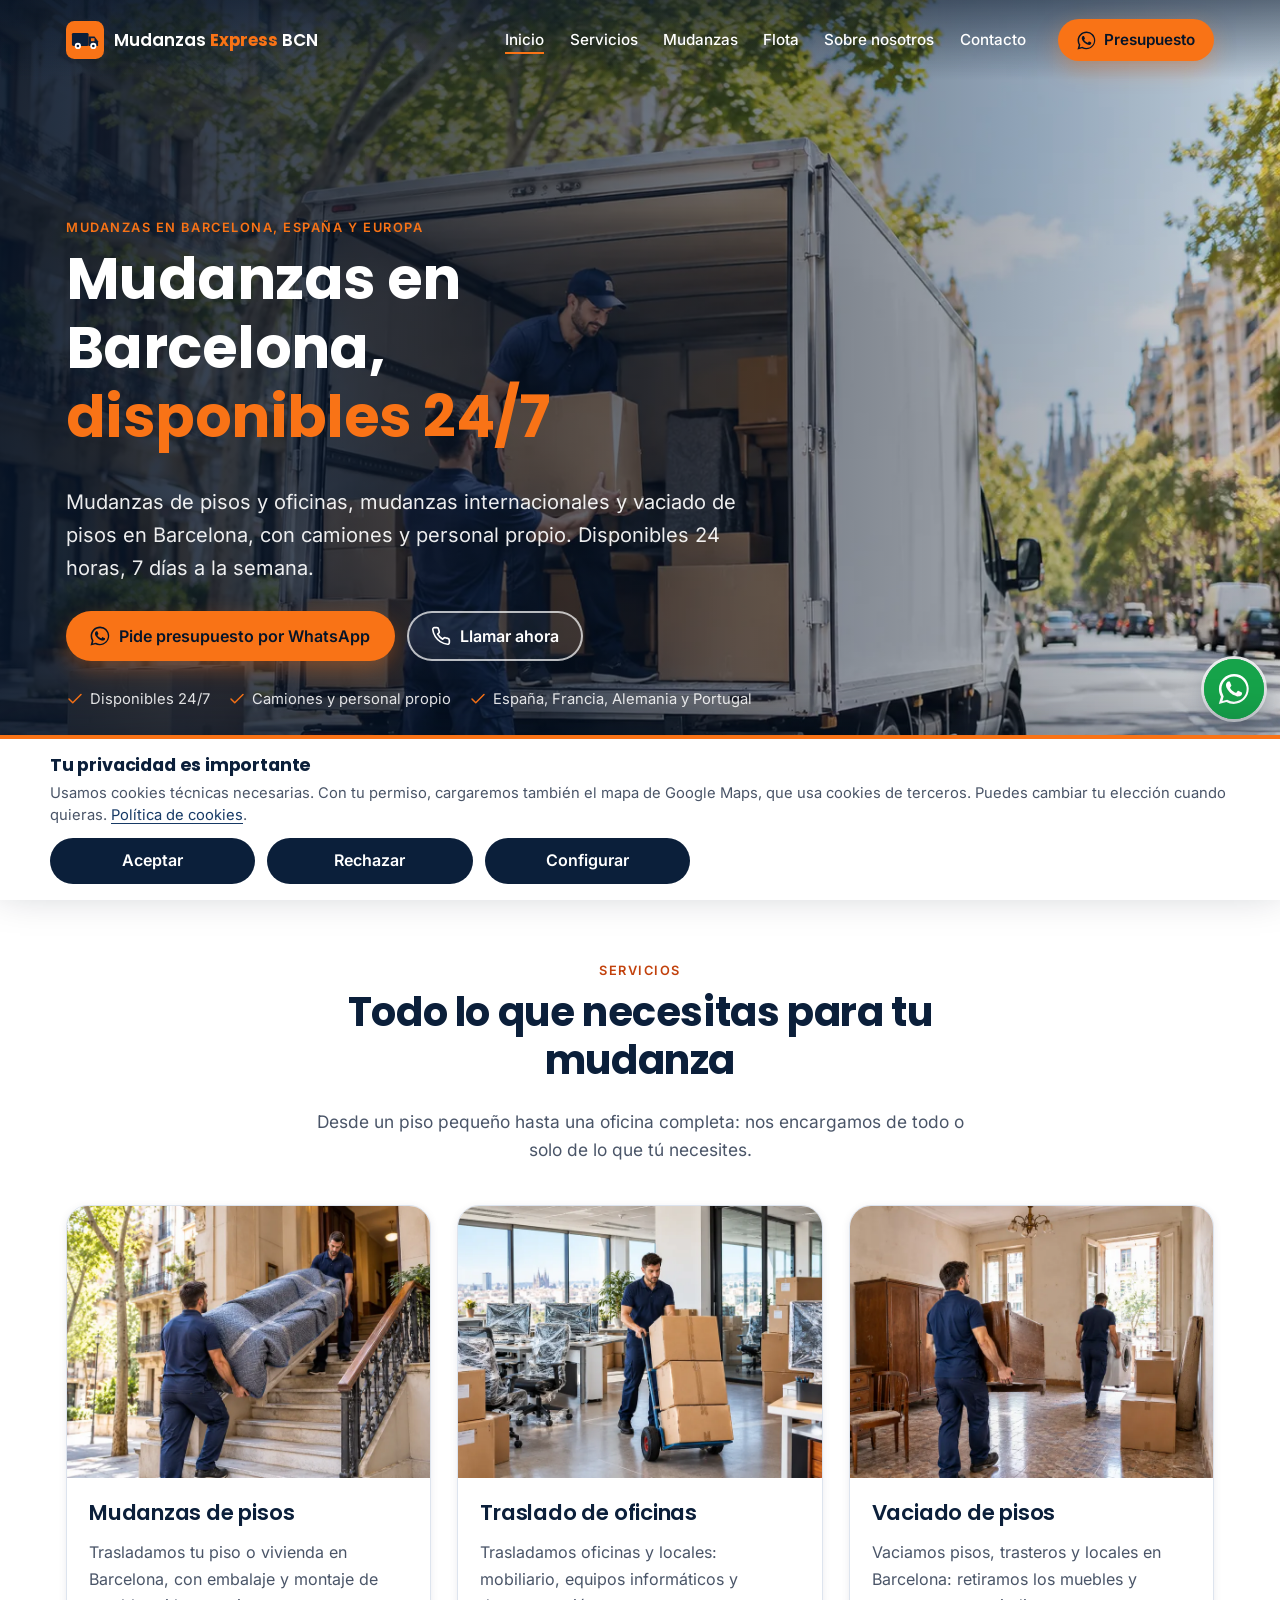
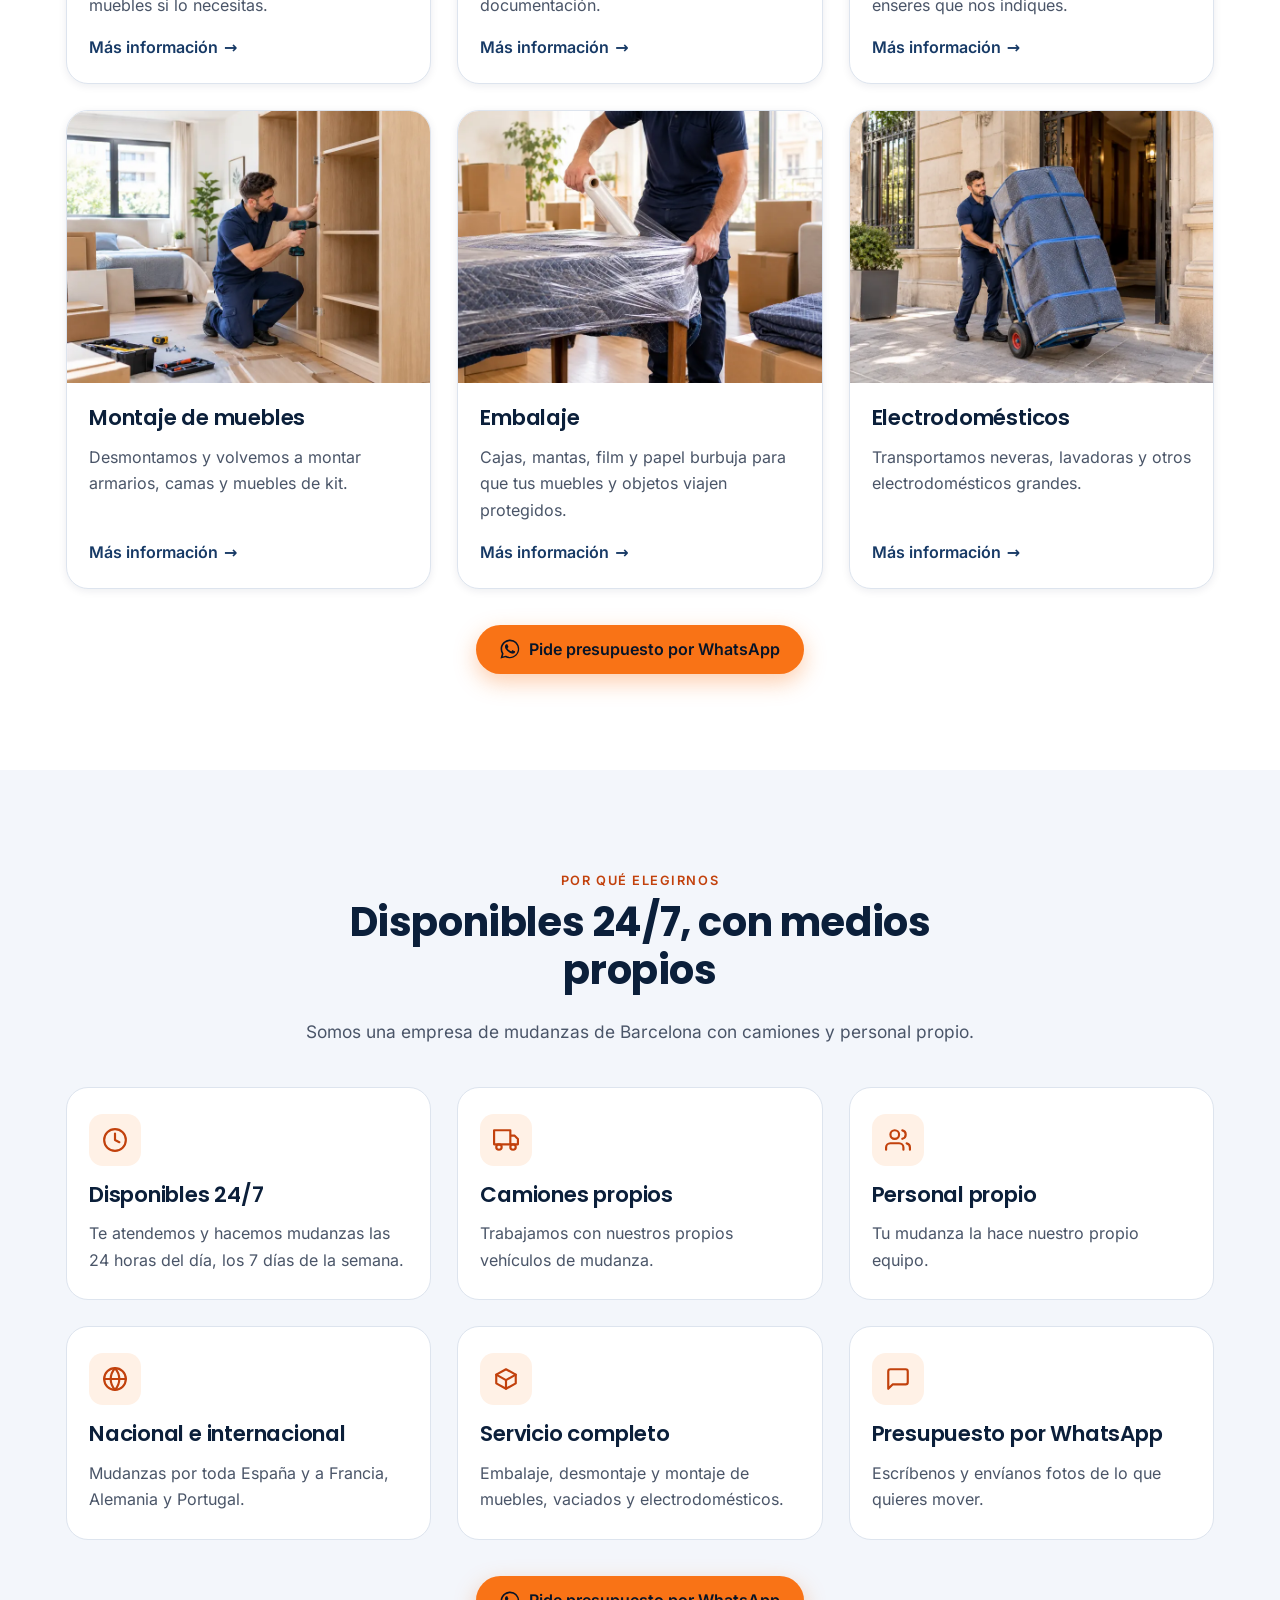
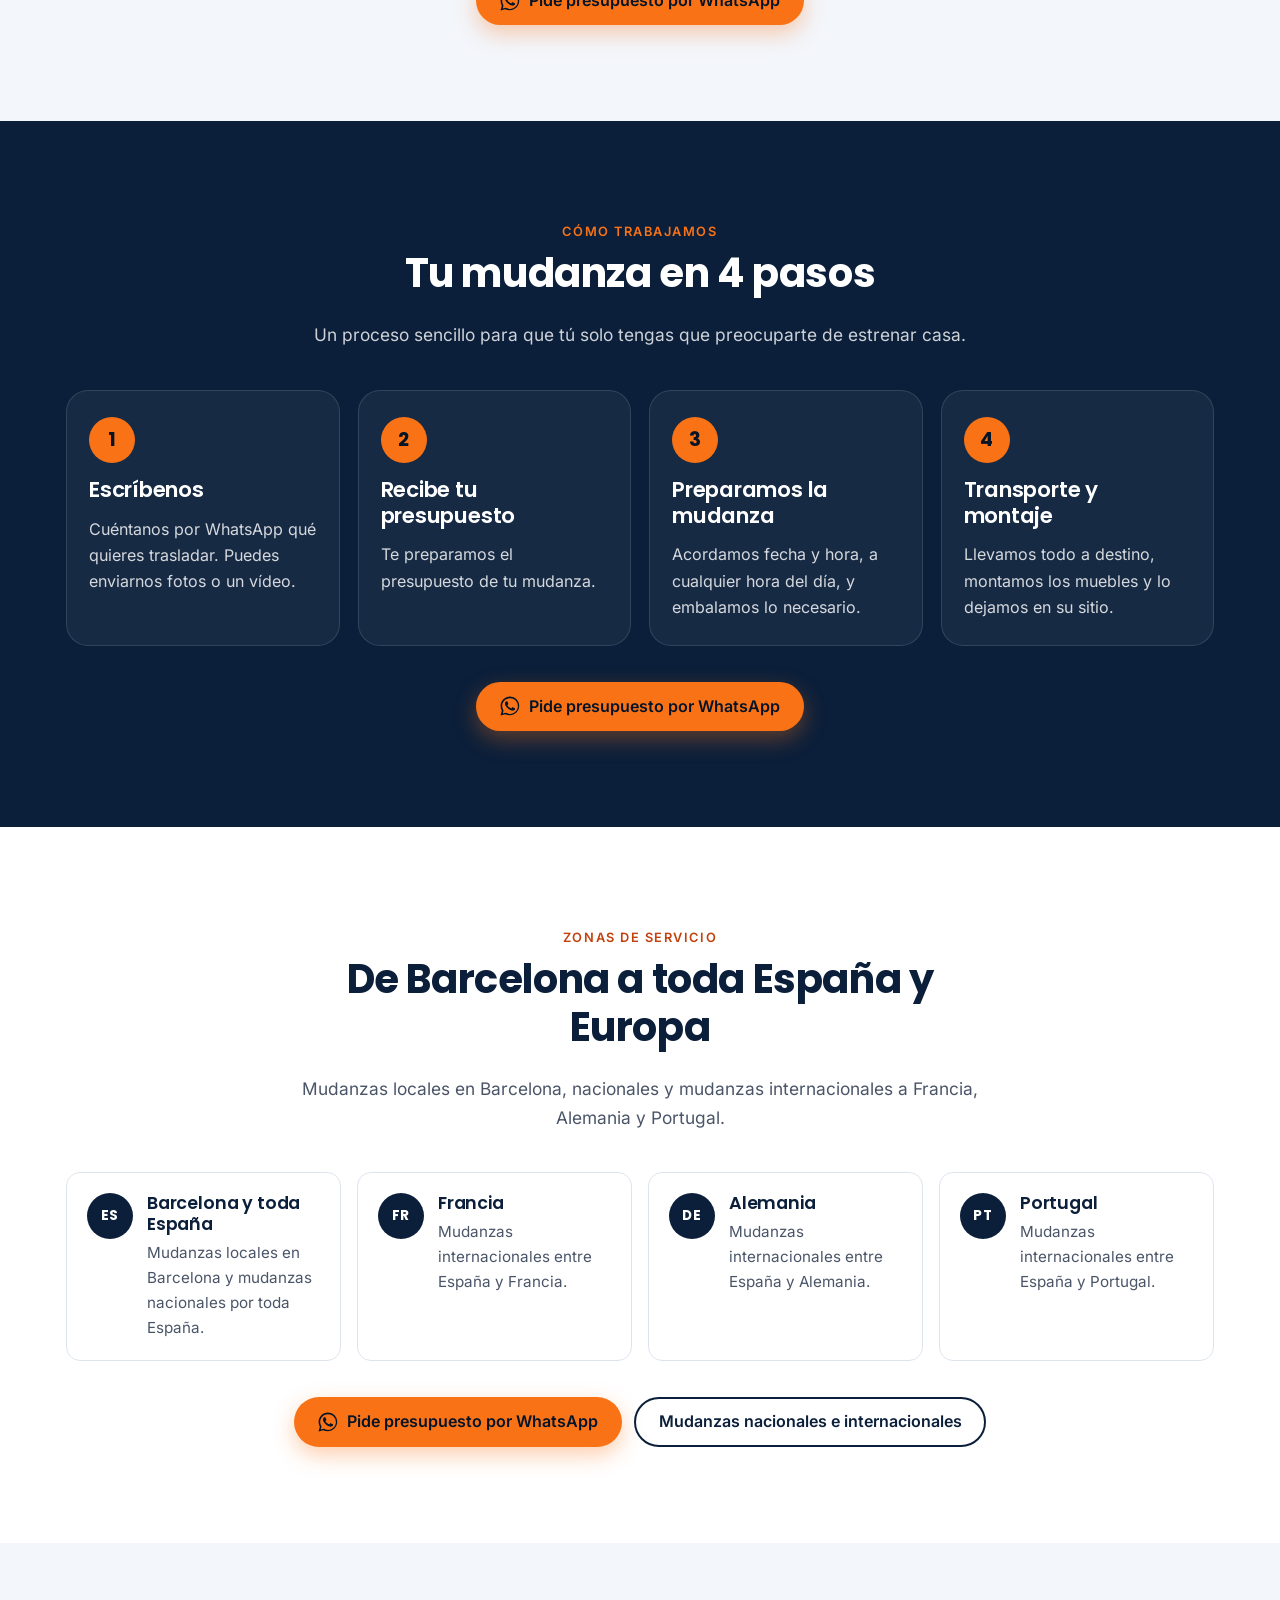
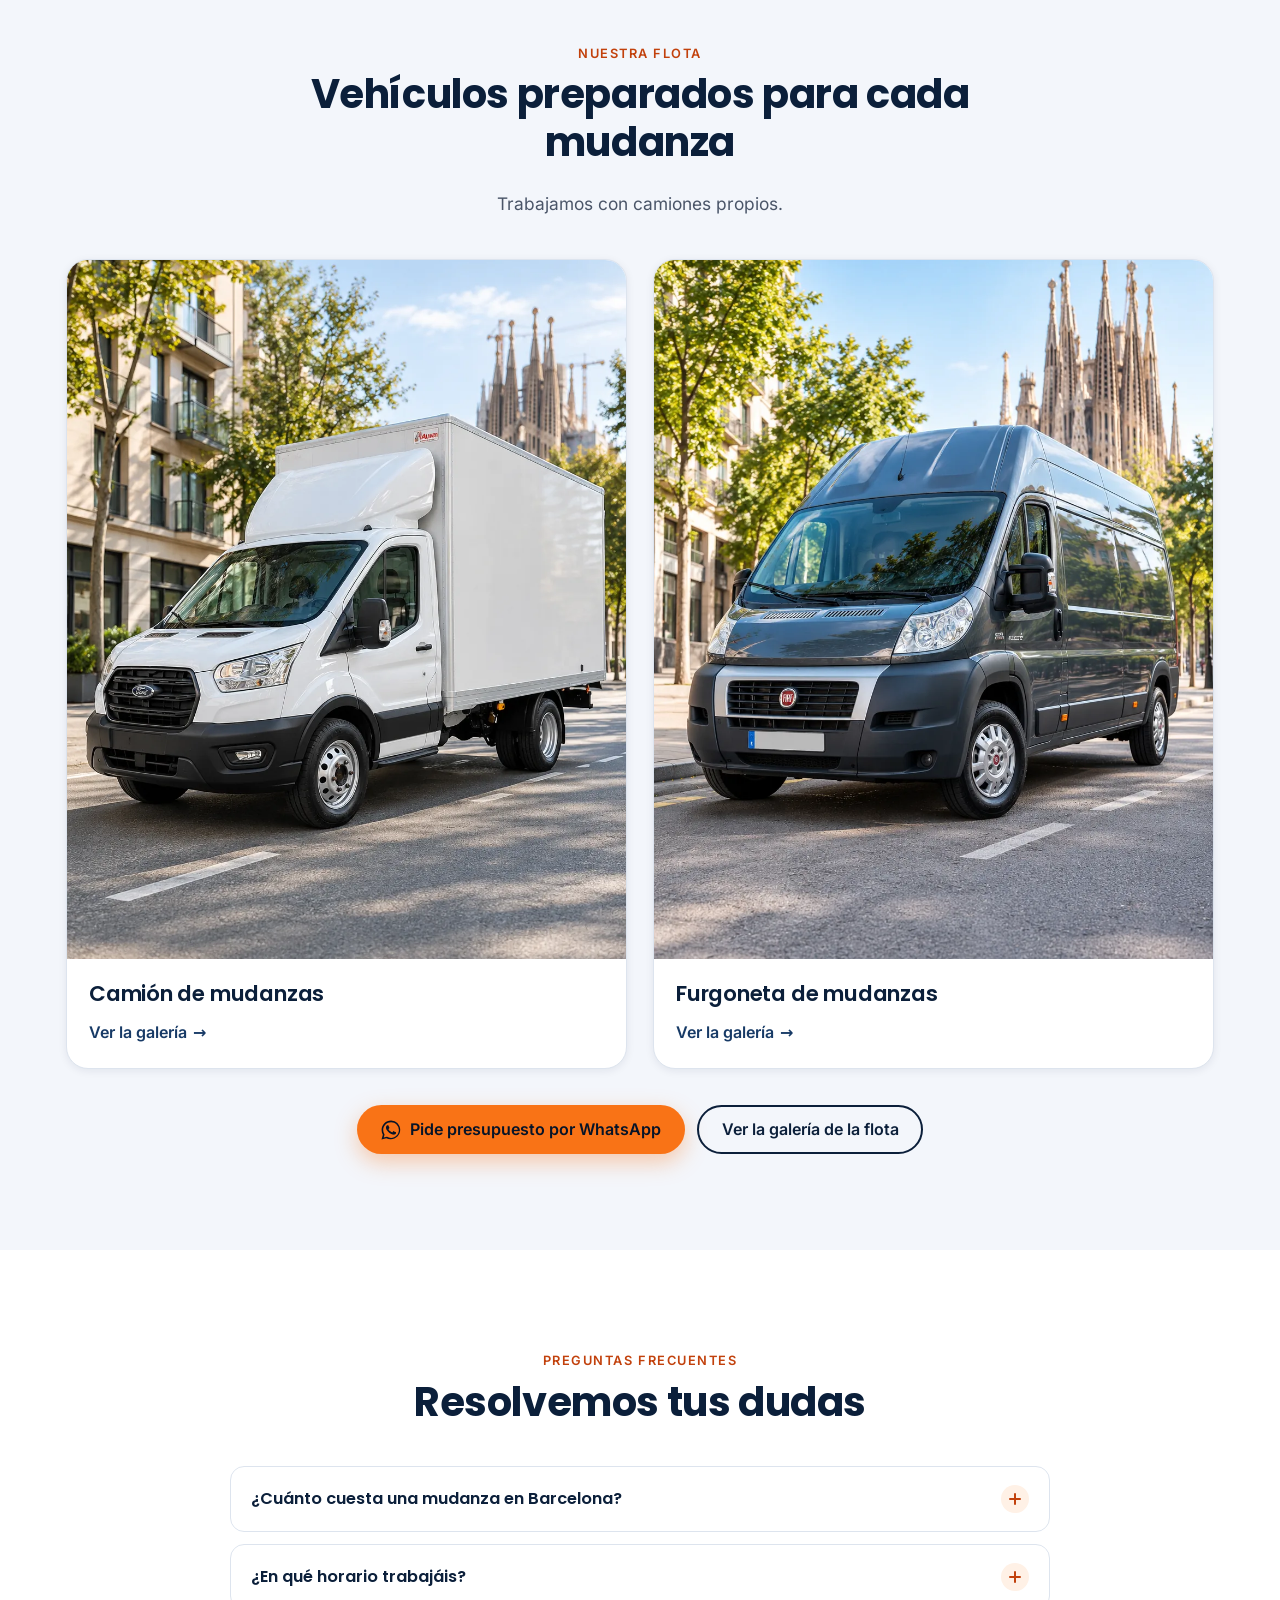
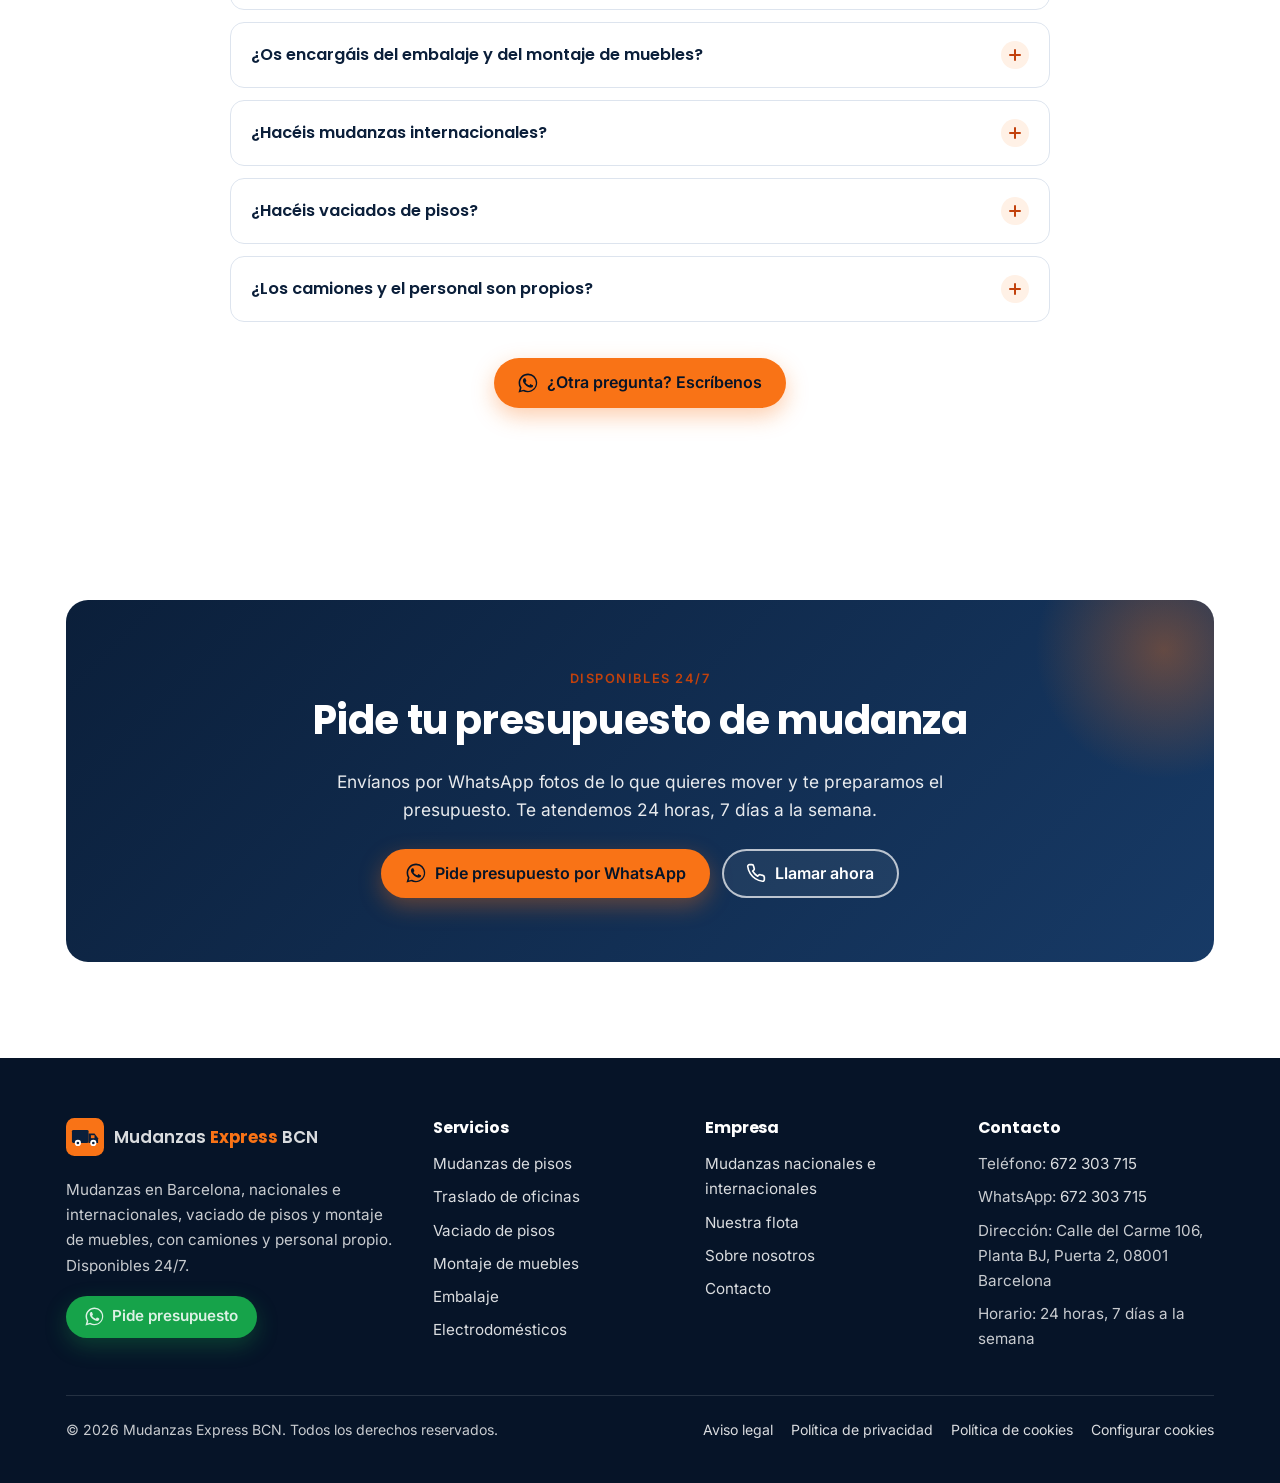
==== index.html @ 592b3f25 "Initial commit" ====
<!DOCTYPE html>
<html lang="es">
<head>
<meta charset="utf-8">
<meta name="viewport" content="width=device-width, initial-scale=1">
<title>Mudanzas en Barcelona | Mudanzas Express BCN – Nacionales e internacionales</title>
<meta name="description" content="Empresa de mudanzas en Barcelona: pisos, oficinas, vaciado de pisos y mudanzas internacionales a Francia, Alemania y Portugal. Disponibles 24/7.">
<meta name="robots" content="index, follow, max-image-preview:large">
<link rel="canonical" href="https://www.mudanzasexpressbcn.es/">
<meta name="theme-color" content="#0b1f3a">
<meta property="og:type" content="website">
<meta property="og:site_name" content="Mudanzas Express BCN">
<meta property="og:locale" content="es_ES">
<meta property="og:title" content="Mudanzas en Barcelona | Mudanzas Express BCN – Nacionales e internacionales">
<meta property="og:description" content="Empresa de mudanzas en Barcelona: pisos, oficinas, vaciado de pisos y mudanzas internacionales a Francia, Alemania y Portugal. Disponibles 24/7.">
<meta property="og:url" content="https://www.mudanzasexpressbcn.es/">
<meta property="og:image" content="https://www.mudanzasexpressbcn.es/img/og-image.jpg">
<meta property="og:image:type" content="image/jpeg">
<meta property="og:image:width" content="1200">
<meta property="og:image:height" content="630">
<meta property="og:image:alt" content="Camión de Mudanzas Express BCN cargando una mudanza en Barcelona">
<meta name="twitter:card" content="summary_large_image">
<link rel="icon" href="favicon.ico" sizes="any">
<link rel="icon" href="favicon.svg" type="image/svg+xml">
<link rel="apple-touch-icon" href="img/apple-touch-icon.png">
<link rel="preload" href="fonts/inter-latin-400-normal.woff2" as="font" type="font/woff2" crossorigin>
<link rel="preload" href="fonts/poppins-latin-700-normal.woff2" as="font" type="font/woff2" crossorigin>
<link rel="stylesheet" href="css/styles.css">
<script>document.documentElement.className+=' js'</script>
<script type="application/ld+json">{"@context":"https://schema.org","@type":"MovingCompany","@id":"https://www.mudanzasexpressbcn.es/#empresa","name":"Mudanzas Express BCN","url":"https://www.mudanzasexpressbcn.es/","logo":"https://www.mudanzasexpressbcn.es/img/icon-512.png","image":["https://www.mudanzasexpressbcn.es/img/og-image.jpg","https://www.mudanzasexpressbcn.es/img/camion1.webp","https://www.mudanzasexpressbcn.es/img/empresa.webp"],"description":"Empresa de mudanzas en Barcelona con camiones y personal propio, disponible 24 horas, 7 días a la semana: mudanzas de pisos y oficinas, mudanzas nacionales e internacionales (Francia, Alemania y Portugal), vaciado de pisos, montaje de muebles y embalaje.","telephone":"+34 672 303 715","openingHoursSpecification":{"@type":"OpeningHoursSpecification","dayOfWeek":["Monday","Tuesday","Wednesday","Thursday","Friday","Saturday","Sunday"],"opens":"00:00","closes":"23:59"},"address":{"@type":"PostalAddress","streetAddress":"Calle del Carme 106, Planta BJ, Puerta 2","postalCode":"08001","addressLocality":"Barcelona","addressRegion":"Cataluña","addressCountry":"ES"},"areaServed":[{"@type":"City","name":"Barcelona"},{"@type":"Country","name":"España"},{"@type":"Country","name":"Francia"},{"@type":"Country","name":"Alemania"},{"@type":"Country","name":"Portugal"}],"contactPoint":{"@type":"ContactPoint","telephone":"+34 672 303 715","contactType":"customer service","availableLanguage":["es"],"hoursAvailable":{"@type":"OpeningHoursSpecification","dayOfWeek":["Monday","Tuesday","Wednesday","Thursday","Friday","Saturday","Sunday"],"opens":"00:00","closes":"23:59"}},"hasOfferCatalog":{"@type":"OfferCatalog","name":"Servicios de mudanza","itemListElement":[{"@type":"Offer","itemOffered":{"@type":"Service","name":"Mudanzas de pisos en Barcelona"}},{"@type":"Offer","itemOffered":{"@type":"Service","name":"Traslado de oficinas"}},{"@type":"Offer","itemOffered":{"@type":"Service","name":"Vaciado de pisos en Barcelona"}},{"@type":"Offer","itemOffered":{"@type":"Service","name":"Montaje y desmontaje de muebles"}},{"@type":"Offer","itemOffered":{"@type":"Service","name":"Embalaje profesional"}},{"@type":"Offer","itemOffered":{"@type":"Service","name":"Transporte de electrodomésticos"}},{"@type":"Offer","itemOffered":{"@type":"Service","name":"Mudanzas nacionales"}},{"@type":"Offer","itemOffered":{"@type":"Service","name":"Mudanzas internacionales"}}]}}</script><script type="application/ld+json">{"@context":"https://schema.org","@type":"FAQPage","mainEntity":[{"@type":"Question","name":"¿Cuánto cuesta una mudanza en Barcelona?","acceptedAnswer":{"@type":"Answer","text":"Depende de lo que haya que trasladar, la distancia, los accesos (planta, ascensor, escaleras) y de si necesitas embalaje o montaje. Escríbenos por WhatsApp con fotos o un vídeo de lo que quieres mover y te preparamos el presupuesto."}},{"@type":"Question","name":"¿En qué horario trabajáis?","acceptedAnswer":{"@type":"Answer","text":"Estamos disponibles las 24 horas del día, los 7 días de la semana. Puedes escribirnos o llamarnos en cualquier momento."}},{"@type":"Question","name":"¿Os encargáis del embalaje y del montaje de muebles?","acceptedAnswer":{"@type":"Answer","text":"Sí. Podemos embalar tus cosas y desmontar y montar los muebles. Tú eliges qué servicios incluir en el presupuesto."}},{"@type":"Question","name":"¿Hacéis mudanzas internacionales?","acceptedAnswer":{"@type":"Answer","text":"Sí. Además de mudanzas por toda España, hacemos mudanzas internacionales a Francia, Alemania y Portugal."}},{"@type":"Question","name":"¿Hacéis vaciados de pisos?","acceptedAnswer":{"@type":"Answer","text":"Sí. Vaciamos pisos, trasteros y locales en Barcelona: retiramos los muebles y enseres que nos indiques y dejamos el espacio vacío."}},{"@type":"Question","name":"¿Los camiones y el personal son propios?","acceptedAnswer":{"@type":"Answer","text":"Sí. Trabajamos con nuestros propios camiones y con personal propio."}}]}</script><script src="js/main.js" defer></script><script src="js/cookies.js" defer></script>
</head>
<body>
<a class="skip-link" href="#main">Saltar al contenido</a>
<header class="site-header">
  <div class="container header-inner">
    <a class="brand" href="index.html" aria-label="Mudanzas Express BCN, ir al inicio"><svg viewBox="0 0 32 32" aria-hidden="true" focusable="false"><rect width="32" height="32" rx="7" fill="#f97316"/><rect x="5" y="10" width="14" height="11" rx="1.2" fill="#0b1f3a"/><path d="M19 13h5l3 4v4h-8z" fill="#0b1f3a"/><path d="M21 14.5h3v2.5h-3z" fill="#f97316"/><circle cx="10" cy="21" r="2.6" fill="#fff"/><circle cx="10" cy="21" r="1.1" fill="#0b1f3a"/><circle cx="23" cy="21" r="2.6" fill="#fff"/><circle cx="23" cy="21" r="1.1" fill="#0b1f3a"/></svg><span>Mudanzas <strong>Express</strong> BCN</span></a>
    <button class="nav-toggle" type="button" aria-expanded="false" aria-controls="site-nav" aria-label="Abrir menú">
      <span class="nav-toggle__bar"></span><span class="nav-toggle__bar"></span><span class="nav-toggle__bar"></span>
    </button>
    <nav id="site-nav" class="site-nav" aria-label="Menú principal">
      <ul><li><a href="index.html" aria-current="page">Inicio</a></li><li><a href="servicios.html">Servicios</a></li><li><a href="mudanzas.html">Mudanzas</a></li><li><a href="flota.html">Flota</a></li><li><a href="sobre-nosotros.html">Sobre nosotros</a></li><li><a href="contacto.html">Contacto</a></li></ul>
      <a class="btn btn--accent btn--sm" href="https://wa.me/34672303715?text=Hola%2C%20quiero%20pedir%20un%20presupuesto%20de%20mudanza" target="_blank" rel="noopener"><svg viewBox="0 0 24 24" fill="currentColor" aria-hidden="true" focusable="false"><path d="M17.47 14.38c-.3-.15-1.76-.87-2.03-.97-.27-.1-.47-.15-.67.15-.2.3-.77.97-.94 1.17-.17.2-.35.22-.65.07-.3-.15-1.26-.46-2.4-1.48-.89-.79-1.49-1.77-1.66-2.07-.17-.3-.02-.46.13-.61.13-.13.3-.35.45-.52.15-.17.2-.3.3-.5.1-.2.05-.37-.02-.52-.08-.15-.67-1.62-.92-2.22-.24-.58-.49-.5-.67-.51h-.57c-.2 0-.52.07-.8.37-.27.3-1.04 1.02-1.04 2.48 0 1.46 1.07 2.88 1.21 3.07.15.2 2.1 3.2 5.08 4.49.71.31 1.26.49 1.7.63.71.23 1.36.2 1.87.12.57-.09 1.76-.72 2.01-1.41.25-.7.25-1.29.17-1.41-.07-.12-.27-.2-.57-.35zM12.05 21.5h-.01a9.4 9.4 0 0 1-4.8-1.31l-.34-.2-3.57.93.95-3.48-.22-.36a9.4 9.4 0 0 1-1.44-5.02c0-5.2 4.23-9.43 9.44-9.43 2.52 0 4.89.98 6.67 2.77a9.37 9.37 0 0 1 2.76 6.67c0 5.2-4.24 9.43-9.44 9.43zm8.03-17.46A11.3 11.3 0 0 0 12.05.72C5.79.72.7 5.8.7 12.06c0 2 .52 3.95 1.52 5.67L.6 23.28l5.68-1.49a11.3 11.3 0 0 0 5.42 1.38h.01c6.25 0 11.34-5.09 11.34-11.34 0-3.03-1.18-5.88-3.32-8.02z"/></svg>Presupuesto<span class="visually-hidden"> (se abre en una nueva pestaña)</span></a>
    </nav>
  </div>
</header>
<main id="main">
<section class="hero">
  <picture class="hero__media">
    <source media="(min-width: 768px)" srcset="img/hero-800.webp 800w, img/hero.webp 1600w" sizes="100vw" width="1600" height="900">
    <img src="img/hero-movil-800.webp" srcset="img/hero-movil-800.webp 450w, img/hero-movil.webp 941w" sizes="100vw" width="941" height="1672" alt="Dos operarios de Mudanzas Express BCN cargan cajas en un camión en una calle del Eixample de Barcelona" fetchpriority="high" decoding="async">
  </picture>
  <div class="container">
    <span class="eyebrow">Mudanzas en Barcelona, España y Europa</span>
    <h1>Mudanzas en Barcelona, <span>disponibles 24/7</span></h1>
    <p class="hero__lead">Mudanzas de pisos y oficinas, mudanzas internacionales y vaciado de pisos en Barcelona, con camiones y personal propio. Disponibles 24 horas, 7 días a la semana.</p>
    <div class="btn-row"><a class="btn btn--accent" href="https://wa.me/34672303715?text=Hola%2C%20quiero%20pedir%20un%20presupuesto%20de%20mudanza" target="_blank" rel="noopener"><svg viewBox="0 0 24 24" fill="currentColor" aria-hidden="true" focusable="false"><path d="M17.47 14.38c-.3-.15-1.76-.87-2.03-.97-.27-.1-.47-.15-.67.15-.2.3-.77.97-.94 1.17-.17.2-.35.22-.65.07-.3-.15-1.26-.46-2.4-1.48-.89-.79-1.49-1.77-1.66-2.07-.17-.3-.02-.46.13-.61.13-.13.3-.35.45-.52.15-.17.2-.3.3-.5.1-.2.05-.37-.02-.52-.08-.15-.67-1.62-.92-2.22-.24-.58-.49-.5-.67-.51h-.57c-.2 0-.52.07-.8.37-.27.3-1.04 1.02-1.04 2.48 0 1.46 1.07 2.88 1.21 3.07.15.2 2.1 3.2 5.08 4.49.71.31 1.26.49 1.7.63.71.23 1.36.2 1.87.12.57-.09 1.76-.72 2.01-1.41.25-.7.25-1.29.17-1.41-.07-.12-.27-.2-.57-.35zM12.05 21.5h-.01a9.4 9.4 0 0 1-4.8-1.31l-.34-.2-3.57.93.95-3.48-.22-.36a9.4 9.4 0 0 1-1.44-5.02c0-5.2 4.23-9.43 9.44-9.43 2.52 0 4.89.98 6.67 2.77a9.37 9.37 0 0 1 2.76 6.67c0 5.2-4.24 9.43-9.44 9.43zm8.03-17.46A11.3 11.3 0 0 0 12.05.72C5.79.72.7 5.8.7 12.06c0 2 .52 3.95 1.52 5.67L.6 23.28l5.68-1.49a11.3 11.3 0 0 0 5.42 1.38h.01c6.25 0 11.34-5.09 11.34-11.34 0-3.03-1.18-5.88-3.32-8.02z"/></svg>Pide presupuesto por WhatsApp<span class="visually-hidden"> (se abre en una nueva pestaña)</span></a><a class="btn btn--ghost" href="tel:+34672303715"><svg viewBox="0 0 24 24" fill="none" stroke="currentColor" stroke-width="2" stroke-linecap="round" stroke-linejoin="round" aria-hidden="true" focusable="false"><path d="M22 16.9v3a2 2 0 0 1-2.2 2 19.8 19.8 0 0 1-8.6-3.1 19.5 19.5 0 0 1-6-6A19.8 19.8 0 0 1 2.1 4.2 2 2 0 0 1 4.1 2h3a2 2 0 0 1 2 1.7c.1.9.4 1.8.7 2.7a2 2 0 0 1-.5 2.1L8 9.8a16 16 0 0 0 6 6l1.3-1.3a2 2 0 0 1 2.1-.4c.9.3 1.8.6 2.7.7a2 2 0 0 1 1.7 2z"/></svg>Llamar ahora</a></div>
    <ul class="hero__badges">
      <li><svg viewBox="0 0 24 24" fill="none" stroke="currentColor" stroke-width="2" stroke-linecap="round" stroke-linejoin="round" aria-hidden="true" focusable="false"><path d="M20 6 9 17l-5-5"/></svg>Disponibles 24/7</li>
      <li><svg viewBox="0 0 24 24" fill="none" stroke="currentColor" stroke-width="2" stroke-linecap="round" stroke-linejoin="round" aria-hidden="true" focusable="false"><path d="M20 6 9 17l-5-5"/></svg>Camiones y personal propio</li>
      <li><svg viewBox="0 0 24 24" fill="none" stroke="currentColor" stroke-width="2" stroke-linecap="round" stroke-linejoin="round" aria-hidden="true" focusable="false"><path d="M20 6 9 17l-5-5"/></svg>España, Francia, Alemania y Portugal</li>
    </ul>
  </div>
</section>
<section class="section" aria-labelledby="servicios-titulo">
  <div class="container">
    <div class="section-head reveal">
      <span class="eyebrow">Servicios</span>
      <h2 id="servicios-titulo">Todo lo que necesitas para tu mudanza</h2>
      <p>Desde un piso pequeño hasta una oficina completa: nos encargamos de todo o solo de lo que tú necesites.</p>
    </div>
    <div class="grid grid--3">
      <article class="card reveal" style="--delay:0.00s">
        <div class="card__media"><img src="img/pisos-800.webp" srcset="img/pisos-800.webp 800w, img/pisos.webp 1448w" sizes="(min-width: 992px) 33vw, (min-width: 640px) 50vw, 100vw" width="1448" height="1086" alt="Dos operarios bajan un sofá protegido con mantas por la escalera de un edificio de Barcelona" loading="lazy" decoding="async"></div>
        <div class="card__body"><h3>Mudanzas de pisos</h3><p>Trasladamos tu piso o vivienda en Barcelona, con embalaje y montaje de muebles si lo necesitas.</p><a class="card__link" href="servicios.html#pisos">Más información<span class="visually-hidden"> sobre mudanzas de pisos</span></a></div>
      </article><article class="card reveal" style="--delay:0.08s">
        <div class="card__media"><img src="img/oficinas-800.webp" srcset="img/oficinas-800.webp 800w, img/oficinas.webp 1448w" sizes="(min-width: 992px) 33vw, (min-width: 640px) 50vw, 100vw" width="1448" height="1086" alt="Operario trasladando cajas con una carretilla en una oficina con los equipos protegidos" loading="lazy" decoding="async"></div>
        <div class="card__body"><h3>Traslado de oficinas</h3><p>Trasladamos oficinas y locales: mobiliario, equipos informáticos y documentación.</p><a class="card__link" href="servicios.html#oficinas">Más información<span class="visually-hidden"> sobre traslado de oficinas</span></a></div>
      </article><article class="card reveal" style="--delay:0.16s">
        <div class="card__media"><img src="img/vaciado-800.webp" srcset="img/vaciado-800.webp 800w, img/vaciado.webp 1448w" sizes="(min-width: 992px) 33vw, (min-width: 640px) 50vw, 100vw" width="1448" height="1086" alt="Dos operarios retiran muebles antiguos durante el vaciado de un piso" loading="lazy" decoding="async"></div>
        <div class="card__body"><h3>Vaciado de pisos</h3><p>Vaciamos pisos, trasteros y locales en Barcelona: retiramos los muebles y enseres que nos indiques.</p><a class="card__link" href="servicios.html#vaciado">Más información<span class="visually-hidden"> sobre vaciado de pisos</span></a></div>
      </article><article class="card reveal" style="--delay:0.00s">
        <div class="card__media"><img src="img/montaje-800.webp" srcset="img/montaje-800.webp 800w, img/montaje.webp 1448w" sizes="(min-width: 992px) 33vw, (min-width: 640px) 50vw, 100vw" width="1448" height="1086" alt="Operario montando un armario con un taladro en un dormitorio" loading="lazy" decoding="async"></div>
        <div class="card__body"><h3>Montaje de muebles</h3><p>Desmontamos y volvemos a montar armarios, camas y muebles de kit.</p><a class="card__link" href="servicios.html#montaje">Más información<span class="visually-hidden"> sobre montaje de muebles</span></a></div>
      </article><article class="card reveal" style="--delay:0.08s">
        <div class="card__media"><img src="img/embalaje-800.webp" srcset="img/embalaje-800.webp 800w, img/embalaje.webp 1448w" sizes="(min-width: 992px) 33vw, (min-width: 640px) 50vw, 100vw" width="1448" height="1086" alt="Operario envolviendo un mueble con mantas y film protector" loading="lazy" decoding="async"></div>
        <div class="card__body"><h3>Embalaje</h3><p>Cajas, mantas, film y papel burbuja para que tus muebles y objetos viajen protegidos.</p><a class="card__link" href="servicios.html#embalaje">Más información<span class="visually-hidden"> sobre embalaje</span></a></div>
      </article><article class="card reveal" style="--delay:0.16s">
        <div class="card__media"><img src="img/electrodomesticos-800.webp" srcset="img/electrodomesticos-800.webp 800w, img/electrodomesticos.webp 1448w" sizes="(min-width: 992px) 33vw, (min-width: 640px) 50vw, 100vw" width="1448" height="1086" alt="Operario sacando un electrodoméstico protegido con una carretilla de un portal" loading="lazy" decoding="async"></div>
        <div class="card__body"><h3>Electrodomésticos</h3><p>Transportamos neveras, lavadoras y otros electrodomésticos grandes.</p><a class="card__link" href="servicios.html#electrodomesticos">Más información<span class="visually-hidden"> sobre electrodomésticos</span></a></div>
      </article>
    </div>
    <div class="section-cta"><a class="btn btn--accent" href="https://wa.me/34672303715?text=Hola%2C%20quiero%20pedir%20un%20presupuesto%20de%20mudanza" target="_blank" rel="noopener"><svg viewBox="0 0 24 24" fill="currentColor" aria-hidden="true" focusable="false"><path d="M17.47 14.38c-.3-.15-1.76-.87-2.03-.97-.27-.1-.47-.15-.67.15-.2.3-.77.97-.94 1.17-.17.2-.35.22-.65.07-.3-.15-1.26-.46-2.4-1.48-.89-.79-1.49-1.77-1.66-2.07-.17-.3-.02-.46.13-.61.13-.13.3-.35.45-.52.15-.17.2-.3.3-.5.1-.2.05-.37-.02-.52-.08-.15-.67-1.62-.92-2.22-.24-.58-.49-.5-.67-.51h-.57c-.2 0-.52.07-.8.37-.27.3-1.04 1.02-1.04 2.48 0 1.46 1.07 2.88 1.21 3.07.15.2 2.1 3.2 5.08 4.49.71.31 1.26.49 1.7.63.71.23 1.36.2 1.87.12.57-.09 1.76-.72 2.01-1.41.25-.7.25-1.29.17-1.41-.07-.12-.27-.2-.57-.35zM12.05 21.5h-.01a9.4 9.4 0 0 1-4.8-1.31l-.34-.2-3.57.93.95-3.48-.22-.36a9.4 9.4 0 0 1-1.44-5.02c0-5.2 4.23-9.43 9.44-9.43 2.52 0 4.89.98 6.67 2.77a9.37 9.37 0 0 1 2.76 6.67c0 5.2-4.24 9.43-9.44 9.43zm8.03-17.46A11.3 11.3 0 0 0 12.05.72C5.79.72.7 5.8.7 12.06c0 2 .52 3.95 1.52 5.67L.6 23.28l5.68-1.49a11.3 11.3 0 0 0 5.42 1.38h.01c6.25 0 11.34-5.09 11.34-11.34 0-3.03-1.18-5.88-3.32-8.02z"/></svg>Pide presupuesto por WhatsApp<span class="visually-hidden"> (se abre en una nueva pestaña)</span></a></div>
  </div>
</section>
<section class="section section--alt" aria-labelledby="porque-titulo">
  <div class="container">
    <div class="section-head reveal">
      <span class="eyebrow">Por qué elegirnos</span>
      <h2 id="porque-titulo">Disponibles 24/7, con medios propios</h2>
      <p>Somos una empresa de mudanzas de Barcelona con camiones y personal propio.</p>
    </div>
    <div class="grid grid--3">
      <div class="feature reveal"><div class="icon-badge"><svg viewBox="0 0 24 24" fill="none" stroke="currentColor" stroke-width="2" stroke-linecap="round" stroke-linejoin="round" aria-hidden="true" focusable="false"><circle cx="12" cy="12" r="10"/><path d="M12 6v6l4 2"/></svg></div><h3>Disponibles 24/7</h3><p>Te atendemos y hacemos mudanzas las 24 horas del día, los 7 días de la semana.</p></div>
      <div class="feature reveal" style="--delay:0.08s"><div class="icon-badge"><svg viewBox="0 0 24 24" fill="none" stroke="currentColor" stroke-width="2" stroke-linecap="round" stroke-linejoin="round" aria-hidden="true" focusable="false"><path d="M1 3h15v13H1zM16 8h4l3 3v5h-7z"/><circle cx="5.5" cy="18.5" r="2.5"/><circle cx="18.5" cy="18.5" r="2.5"/></svg></div><h3>Camiones propios</h3><p>Trabajamos con nuestros propios vehículos de mudanza.</p></div>
      <div class="feature reveal" style="--delay:0.16s"><div class="icon-badge"><svg viewBox="0 0 24 24" fill="none" stroke="currentColor" stroke-width="2" stroke-linecap="round" stroke-linejoin="round" aria-hidden="true" focusable="false"><path d="M17 21v-2a4 4 0 0 0-4-4H5a4 4 0 0 0-4 4v2"/><circle cx="9" cy="7" r="4"/><path d="M23 21v-2a4 4 0 0 0-3-3.9M16 3.1a4 4 0 0 1 0 7.8"/></svg></div><h3>Personal propio</h3><p>Tu mudanza la hace nuestro propio equipo.</p></div>
      <div class="feature reveal"><div class="icon-badge"><svg viewBox="0 0 24 24" fill="none" stroke="currentColor" stroke-width="2" stroke-linecap="round" stroke-linejoin="round" aria-hidden="true" focusable="false"><circle cx="12" cy="12" r="10"/><path d="M2 12h20M12 2a15.3 15.3 0 0 1 4 10 15.3 15.3 0 0 1-4 10 15.3 15.3 0 0 1-4-10 15.3 15.3 0 0 1 4-10z"/></svg></div><h3>Nacional e internacional</h3><p>Mudanzas por toda España y a Francia, Alemania y Portugal.</p></div>
      <div class="feature reveal" style="--delay:0.08s"><div class="icon-badge"><svg viewBox="0 0 24 24" fill="none" stroke="currentColor" stroke-width="2" stroke-linecap="round" stroke-linejoin="round" aria-hidden="true" focusable="false"><path d="M21 8 12 3 3 8v8l9 5 9-5z"/><path d="m3 8 9 5 9-5M12 13v8"/></svg></div><h3>Servicio completo</h3><p>Embalaje, desmontaje y montaje de muebles, vaciados y electrodomésticos.</p></div>
      <div class="feature reveal" style="--delay:0.16s"><div class="icon-badge"><svg viewBox="0 0 24 24" fill="none" stroke="currentColor" stroke-width="2" stroke-linecap="round" stroke-linejoin="round" aria-hidden="true" focusable="false"><path d="M21 15a2 2 0 0 1-2 2H7l-4 4V5a2 2 0 0 1 2-2h14a2 2 0 0 1 2 2z"/></svg></div><h3>Presupuesto por WhatsApp</h3><p>Escríbenos y envíanos fotos de lo que quieres mover.</p></div>
    </div>
    <div class="section-cta"><a class="btn btn--accent" href="https://wa.me/34672303715?text=Hola%2C%20quiero%20pedir%20un%20presupuesto%20de%20mudanza" target="_blank" rel="noopener"><svg viewBox="0 0 24 24" fill="currentColor" aria-hidden="true" focusable="false"><path d="M17.47 14.38c-.3-.15-1.76-.87-2.03-.97-.27-.1-.47-.15-.67.15-.2.3-.77.97-.94 1.17-.17.2-.35.22-.65.07-.3-.15-1.26-.46-2.4-1.48-.89-.79-1.49-1.77-1.66-2.07-.17-.3-.02-.46.13-.61.13-.13.3-.35.45-.52.15-.17.2-.3.3-.5.1-.2.05-.37-.02-.52-.08-.15-.67-1.62-.92-2.22-.24-.58-.49-.5-.67-.51h-.57c-.2 0-.52.07-.8.37-.27.3-1.04 1.02-1.04 2.48 0 1.46 1.07 2.88 1.21 3.07.15.2 2.1 3.2 5.08 4.49.71.31 1.26.49 1.7.63.71.23 1.36.2 1.87.12.57-.09 1.76-.72 2.01-1.41.25-.7.25-1.29.17-1.41-.07-.12-.27-.2-.57-.35zM12.05 21.5h-.01a9.4 9.4 0 0 1-4.8-1.31l-.34-.2-3.57.93.95-3.48-.22-.36a9.4 9.4 0 0 1-1.44-5.02c0-5.2 4.23-9.43 9.44-9.43 2.52 0 4.89.98 6.67 2.77a9.37 9.37 0 0 1 2.76 6.67c0 5.2-4.24 9.43-9.44 9.43zm8.03-17.46A11.3 11.3 0 0 0 12.05.72C5.79.72.7 5.8.7 12.06c0 2 .52 3.95 1.52 5.67L.6 23.28l5.68-1.49a11.3 11.3 0 0 0 5.42 1.38h.01c6.25 0 11.34-5.09 11.34-11.34 0-3.03-1.18-5.88-3.32-8.02z"/></svg>Pide presupuesto por WhatsApp<span class="visually-hidden"> (se abre en una nueva pestaña)</span></a></div>
  </div>
</section>
<section class="section section--dark" aria-labelledby="pasos-titulo">
  <div class="container">
    <div class="section-head reveal">
      <span class="eyebrow">Cómo trabajamos</span>
      <h2 id="pasos-titulo">Tu mudanza en 4 pasos</h2>
      <p>Un proceso sencillo para que tú solo tengas que preocuparte de estrenar casa.</p>
    </div>
    <ol class="steps">
      <li class="step reveal"><h3>Escríbenos</h3><p>Cuéntanos por WhatsApp qué quieres trasladar. Puedes enviarnos fotos o un vídeo.</p></li>
      <li class="step reveal" style="--delay:.08s"><h3>Recibe tu presupuesto</h3><p>Te preparamos el presupuesto de tu mudanza.</p></li>
      <li class="step reveal" style="--delay:.16s"><h3>Preparamos la mudanza</h3><p>Acordamos fecha y hora, a cualquier hora del día, y embalamos lo necesario.</p></li>
      <li class="step reveal" style="--delay:.24s"><h3>Transporte y montaje</h3><p>Llevamos todo a destino, montamos los muebles y lo dejamos en su sitio.</p></li>
    </ol>
    <div class="section-cta"><a class="btn btn--accent" href="https://wa.me/34672303715?text=Hola%2C%20quiero%20pedir%20un%20presupuesto%20de%20mudanza" target="_blank" rel="noopener"><svg viewBox="0 0 24 24" fill="currentColor" aria-hidden="true" focusable="false"><path d="M17.47 14.38c-.3-.15-1.76-.87-2.03-.97-.27-.1-.47-.15-.67.15-.2.3-.77.97-.94 1.17-.17.2-.35.22-.65.07-.3-.15-1.26-.46-2.4-1.48-.89-.79-1.49-1.77-1.66-2.07-.17-.3-.02-.46.13-.61.13-.13.3-.35.45-.52.15-.17.2-.3.3-.5.1-.2.05-.37-.02-.52-.08-.15-.67-1.62-.92-2.22-.24-.58-.49-.5-.67-.51h-.57c-.2 0-.52.07-.8.37-.27.3-1.04 1.02-1.04 2.48 0 1.46 1.07 2.88 1.21 3.07.15.2 2.1 3.2 5.08 4.49.71.31 1.26.49 1.7.63.71.23 1.36.2 1.87.12.57-.09 1.76-.72 2.01-1.41.25-.7.25-1.29.17-1.41-.07-.12-.27-.2-.57-.35zM12.05 21.5h-.01a9.4 9.4 0 0 1-4.8-1.31l-.34-.2-3.57.93.95-3.48-.22-.36a9.4 9.4 0 0 1-1.44-5.02c0-5.2 4.23-9.43 9.44-9.43 2.52 0 4.89.98 6.67 2.77a9.37 9.37 0 0 1 2.76 6.67c0 5.2-4.24 9.43-9.44 9.43zm8.03-17.46A11.3 11.3 0 0 0 12.05.72C5.79.72.7 5.8.7 12.06c0 2 .52 3.95 1.52 5.67L.6 23.28l5.68-1.49a11.3 11.3 0 0 0 5.42 1.38h.01c6.25 0 11.34-5.09 11.34-11.34 0-3.03-1.18-5.88-3.32-8.02z"/></svg>Pide presupuesto por WhatsApp<span class="visually-hidden"> (se abre en una nueva pestaña)</span></a></div>
  </div>
</section>
<section class="section" aria-labelledby="zonas-titulo">
  <div class="container">
    <div class="section-head reveal">
      <span class="eyebrow">Zonas de servicio</span>
      <h2 id="zonas-titulo">De Barcelona a toda España y Europa</h2>
      <p>Mudanzas locales en Barcelona, nacionales y mudanzas internacionales a Francia, Alemania y Portugal.</p>
    </div>
    <div class="zones"><div class="zone reveal" style="--delay:0.00s"><span class="zone__flag" aria-hidden="true">ES</span><div><h3>Barcelona y toda España</h3><p>Mudanzas locales en Barcelona y mudanzas nacionales por toda España.</p></div></div><div class="zone reveal" style="--delay:0.08s"><span class="zone__flag" aria-hidden="true">FR</span><div><h3>Francia</h3><p>Mudanzas internacionales entre España y Francia.</p></div></div><div class="zone reveal" style="--delay:0.16s"><span class="zone__flag" aria-hidden="true">DE</span><div><h3>Alemania</h3><p>Mudanzas internacionales entre España y Alemania.</p></div></div><div class="zone reveal" style="--delay:0.24s"><span class="zone__flag" aria-hidden="true">PT</span><div><h3>Portugal</h3><p>Mudanzas internacionales entre España y Portugal.</p></div></div></div>
    <div class="section-cta"><div class="btn-row" style="justify-content:center"><a class="btn btn--accent" href="https://wa.me/34672303715?text=Hola%2C%20quiero%20pedir%20un%20presupuesto%20de%20mudanza" target="_blank" rel="noopener"><svg viewBox="0 0 24 24" fill="currentColor" aria-hidden="true" focusable="false"><path d="M17.47 14.38c-.3-.15-1.76-.87-2.03-.97-.27-.1-.47-.15-.67.15-.2.3-.77.97-.94 1.17-.17.2-.35.22-.65.07-.3-.15-1.26-.46-2.4-1.48-.89-.79-1.49-1.77-1.66-2.07-.17-.3-.02-.46.13-.61.13-.13.3-.35.45-.52.15-.17.2-.3.3-.5.1-.2.05-.37-.02-.52-.08-.15-.67-1.62-.92-2.22-.24-.58-.49-.5-.67-.51h-.57c-.2 0-.52.07-.8.37-.27.3-1.04 1.02-1.04 2.48 0 1.46 1.07 2.88 1.21 3.07.15.2 2.1 3.2 5.08 4.49.71.31 1.26.49 1.7.63.71.23 1.36.2 1.87.12.57-.09 1.76-.72 2.01-1.41.25-.7.25-1.29.17-1.41-.07-.12-.27-.2-.57-.35zM12.05 21.5h-.01a9.4 9.4 0 0 1-4.8-1.31l-.34-.2-3.57.93.95-3.48-.22-.36a9.4 9.4 0 0 1-1.44-5.02c0-5.2 4.23-9.43 9.44-9.43 2.52 0 4.89.98 6.67 2.77a9.37 9.37 0 0 1 2.76 6.67c0 5.2-4.24 9.43-9.44 9.43zm8.03-17.46A11.3 11.3 0 0 0 12.05.72C5.79.72.7 5.8.7 12.06c0 2 .52 3.95 1.52 5.67L.6 23.28l5.68-1.49a11.3 11.3 0 0 0 5.42 1.38h.01c6.25 0 11.34-5.09 11.34-11.34 0-3.03-1.18-5.88-3.32-8.02z"/></svg>Pide presupuesto por WhatsApp<span class="visually-hidden"> (se abre en una nueva pestaña)</span></a><a class="btn btn--outline" href="mudanzas.html">Mudanzas nacionales e internacionales</a></div></div>
  </div>
</section>
<section class="section section--alt" aria-labelledby="flota-titulo">
  <div class="container">
    <div class="section-head reveal">
      <span class="eyebrow">Nuestra flota</span>
      <h2 id="flota-titulo">Vehículos preparados para cada mudanza</h2>
      <p>Trabajamos con camiones propios.</p>
    </div>
    <div class="grid grid--2"><article class="card fleet-card reveal" style="--delay:0.0s">
  <div class="card__media"><img src="img/camion1-800.webp" srcset="img/camion1-800.webp 533w, img/camion1.webp 1024w" sizes="(min-width: 640px) 50vw, 100vw" width="1024" height="1536" alt="Camión carrozado blanco de Mudanzas Express BCN con la Sagrada Família al fondo" loading="lazy" decoding="async"></div>
  <div class="card__body"><h3>Camión de mudanzas</h3><a class="card__link" href="flota.html">Ver la galería</a></div>
</article><article class="card fleet-card reveal" style="--delay:0.1s">
  <div class="card__media"><img src="img/camion2-800.webp" srcset="img/camion2-800.webp 533w, img/camion2.webp 1024w" sizes="(min-width: 640px) 50vw, 100vw" width="1024" height="1536" alt="Furgoneta gris de gran volumen de Mudanzas Express BCN junto a la Sagrada Família" loading="lazy" decoding="async"></div>
  <div class="card__body"><h3>Furgoneta de mudanzas</h3><a class="card__link" href="flota.html">Ver la galería</a></div>
</article></div>
    <div class="section-cta"><div class="btn-row" style="justify-content:center"><a class="btn btn--accent" href="https://wa.me/34672303715?text=Hola%2C%20quiero%20pedir%20un%20presupuesto%20de%20mudanza" target="_blank" rel="noopener"><svg viewBox="0 0 24 24" fill="currentColor" aria-hidden="true" focusable="false"><path d="M17.47 14.38c-.3-.15-1.76-.87-2.03-.97-.27-.1-.47-.15-.67.15-.2.3-.77.97-.94 1.17-.17.2-.35.22-.65.07-.3-.15-1.26-.46-2.4-1.48-.89-.79-1.49-1.77-1.66-2.07-.17-.3-.02-.46.13-.61.13-.13.3-.35.45-.52.15-.17.2-.3.3-.5.1-.2.05-.37-.02-.52-.08-.15-.67-1.62-.92-2.22-.24-.58-.49-.5-.67-.51h-.57c-.2 0-.52.07-.8.37-.27.3-1.04 1.02-1.04 2.48 0 1.46 1.07 2.88 1.21 3.07.15.2 2.1 3.2 5.08 4.49.71.31 1.26.49 1.7.63.71.23 1.36.2 1.87.12.57-.09 1.76-.72 2.01-1.41.25-.7.25-1.29.17-1.41-.07-.12-.27-.2-.57-.35zM12.05 21.5h-.01a9.4 9.4 0 0 1-4.8-1.31l-.34-.2-3.57.93.95-3.48-.22-.36a9.4 9.4 0 0 1-1.44-5.02c0-5.2 4.23-9.43 9.44-9.43 2.52 0 4.89.98 6.67 2.77a9.37 9.37 0 0 1 2.76 6.67c0 5.2-4.24 9.43-9.44 9.43zm8.03-17.46A11.3 11.3 0 0 0 12.05.72C5.79.72.7 5.8.7 12.06c0 2 .52 3.95 1.52 5.67L.6 23.28l5.68-1.49a11.3 11.3 0 0 0 5.42 1.38h.01c6.25 0 11.34-5.09 11.34-11.34 0-3.03-1.18-5.88-3.32-8.02z"/></svg>Pide presupuesto por WhatsApp<span class="visually-hidden"> (se abre en una nueva pestaña)</span></a><a class="btn btn--outline" href="flota.html">Ver la galería de la flota</a></div></div>
  </div>
</section>
<section class="section" aria-labelledby="faq-titulo">
  <div class="container">
    <div class="section-head reveal">
      <span class="eyebrow">Preguntas frecuentes</span>
      <h2 id="faq-titulo">Resolvemos tus dudas</h2>
    </div>
    <div class="faq reveal"><div class="faq__item">
  <h3><button class="faq__btn" type="button" aria-expanded="false" aria-controls="faq-0" id="faq-btn-0">¿Cuánto cuesta una mudanza en Barcelona?<span class="faq__icon" aria-hidden="true"></span></button></h3>
  <div class="faq__panel" id="faq-0" role="region" aria-labelledby="faq-btn-0"><div><p>Depende de lo que haya que trasladar, la distancia, los accesos (planta, ascensor, escaleras) y de si necesitas embalaje o montaje. Escríbenos por WhatsApp con fotos o un vídeo de lo que quieres mover y te preparamos el presupuesto.</p></div></div>
</div>
<div class="faq__item">
  <h3><button class="faq__btn" type="button" aria-expanded="false" aria-controls="faq-1" id="faq-btn-1">¿En qué horario trabajáis?<span class="faq__icon" aria-hidden="true"></span></button></h3>
  <div class="faq__panel" id="faq-1" role="region" aria-labelledby="faq-btn-1"><div><p>Estamos disponibles las 24 horas del día, los 7 días de la semana. Puedes escribirnos o llamarnos en cualquier momento.</p></div></div>
</div>
<div class="faq__item">
  <h3><button class="faq__btn" type="button" aria-expanded="false" aria-controls="faq-2" id="faq-btn-2">¿Os encargáis del embalaje y del montaje de muebles?<span class="faq__icon" aria-hidden="true"></span></button></h3>
  <div class="faq__panel" id="faq-2" role="region" aria-labelledby="faq-btn-2"><div><p>Sí. Podemos embalar tus cosas y desmontar y montar los muebles. Tú eliges qué servicios incluir en el presupuesto.</p></div></div>
</div>
<div class="faq__item">
  <h3><button class="faq__btn" type="button" aria-expanded="false" aria-controls="faq-3" id="faq-btn-3">¿Hacéis mudanzas internacionales?<span class="faq__icon" aria-hidden="true"></span></button></h3>
  <div class="faq__panel" id="faq-3" role="region" aria-labelledby="faq-btn-3"><div><p>Sí. Además de mudanzas por toda España, hacemos mudanzas internacionales a Francia, Alemania y Portugal.</p></div></div>
</div>
<div class="faq__item">
  <h3><button class="faq__btn" type="button" aria-expanded="false" aria-controls="faq-4" id="faq-btn-4">¿Hacéis vaciados de pisos?<span class="faq__icon" aria-hidden="true"></span></button></h3>
  <div class="faq__panel" id="faq-4" role="region" aria-labelledby="faq-btn-4"><div><p>Sí. Vaciamos pisos, trasteros y locales en Barcelona: retiramos los muebles y enseres que nos indiques y dejamos el espacio vacío.</p></div></div>
</div>
<div class="faq__item">
  <h3><button class="faq__btn" type="button" aria-expanded="false" aria-controls="faq-5" id="faq-btn-5">¿Los camiones y el personal son propios?<span class="faq__icon" aria-hidden="true"></span></button></h3>
  <div class="faq__panel" id="faq-5" role="region" aria-labelledby="faq-btn-5"><div><p>Sí. Trabajamos con nuestros propios camiones y con personal propio.</p></div></div>
</div></div>
    <div class="section-cta"><a class="btn btn--accent" href="https://wa.me/34672303715?text=Hola%2C%20quiero%20pedir%20un%20presupuesto%20de%20mudanza" target="_blank" rel="noopener"><svg viewBox="0 0 24 24" fill="currentColor" aria-hidden="true" focusable="false"><path d="M17.47 14.38c-.3-.15-1.76-.87-2.03-.97-.27-.1-.47-.15-.67.15-.2.3-.77.97-.94 1.17-.17.2-.35.22-.65.07-.3-.15-1.26-.46-2.4-1.48-.89-.79-1.49-1.77-1.66-2.07-.17-.3-.02-.46.13-.61.13-.13.3-.35.45-.52.15-.17.2-.3.3-.5.1-.2.05-.37-.02-.52-.08-.15-.67-1.62-.92-2.22-.24-.58-.49-.5-.67-.51h-.57c-.2 0-.52.07-.8.37-.27.3-1.04 1.02-1.04 2.48 0 1.46 1.07 2.88 1.21 3.07.15.2 2.1 3.2 5.08 4.49.71.31 1.26.49 1.7.63.71.23 1.36.2 1.87.12.57-.09 1.76-.72 2.01-1.41.25-.7.25-1.29.17-1.41-.07-.12-.27-.2-.57-.35zM12.05 21.5h-.01a9.4 9.4 0 0 1-4.8-1.31l-.34-.2-3.57.93.95-3.48-.22-.36a9.4 9.4 0 0 1-1.44-5.02c0-5.2 4.23-9.43 9.44-9.43 2.52 0 4.89.98 6.67 2.77a9.37 9.37 0 0 1 2.76 6.67c0 5.2-4.24 9.43-9.44 9.43zm8.03-17.46A11.3 11.3 0 0 0 12.05.72C5.79.72.7 5.8.7 12.06c0 2 .52 3.95 1.52 5.67L.6 23.28l5.68-1.49a11.3 11.3 0 0 0 5.42 1.38h.01c6.25 0 11.34-5.09 11.34-11.34 0-3.03-1.18-5.88-3.32-8.02z"/></svg>¿Otra pregunta? Escríbenos<span class="visually-hidden"> (se abre en una nueva pestaña)</span></a></div>
  </div>
</section>
<section class="section">
  <div class="container">
    <div class="cta-band reveal">
      <span class="eyebrow">Disponibles 24/7</span>
      <h2>Pide tu presupuesto de mudanza</h2>
      <p>Envíanos por WhatsApp fotos de lo que quieres mover y te preparamos el presupuesto. Te atendemos 24 horas, 7 días a la semana.</p>
      <div class="btn-row"><a class="btn btn--accent" href="https://wa.me/34672303715?text=Hola%2C%20quiero%20pedir%20un%20presupuesto%20de%20mudanza" target="_blank" rel="noopener"><svg viewBox="0 0 24 24" fill="currentColor" aria-hidden="true" focusable="false"><path d="M17.47 14.38c-.3-.15-1.76-.87-2.03-.97-.27-.1-.47-.15-.67.15-.2.3-.77.97-.94 1.17-.17.2-.35.22-.65.07-.3-.15-1.26-.46-2.4-1.48-.89-.79-1.49-1.77-1.66-2.07-.17-.3-.02-.46.13-.61.13-.13.3-.35.45-.52.15-.17.2-.3.3-.5.1-.2.05-.37-.02-.52-.08-.15-.67-1.62-.92-2.22-.24-.58-.49-.5-.67-.51h-.57c-.2 0-.52.07-.8.37-.27.3-1.04 1.02-1.04 2.48 0 1.46 1.07 2.88 1.21 3.07.15.2 2.1 3.2 5.08 4.49.71.31 1.26.49 1.7.63.71.23 1.36.2 1.87.12.57-.09 1.76-.72 2.01-1.41.25-.7.25-1.29.17-1.41-.07-.12-.27-.2-.57-.35zM12.05 21.5h-.01a9.4 9.4 0 0 1-4.8-1.31l-.34-.2-3.57.93.95-3.48-.22-.36a9.4 9.4 0 0 1-1.44-5.02c0-5.2 4.23-9.43 9.44-9.43 2.52 0 4.89.98 6.67 2.77a9.37 9.37 0 0 1 2.76 6.67c0 5.2-4.24 9.43-9.44 9.43zm8.03-17.46A11.3 11.3 0 0 0 12.05.72C5.79.72.7 5.8.7 12.06c0 2 .52 3.95 1.52 5.67L.6 23.28l5.68-1.49a11.3 11.3 0 0 0 5.42 1.38h.01c6.25 0 11.34-5.09 11.34-11.34 0-3.03-1.18-5.88-3.32-8.02z"/></svg>Pide presupuesto por WhatsApp<span class="visually-hidden"> (se abre en una nueva pestaña)</span></a><a class="btn btn--ghost" href="tel:+34672303715"><svg viewBox="0 0 24 24" fill="none" stroke="currentColor" stroke-width="2" stroke-linecap="round" stroke-linejoin="round" aria-hidden="true" focusable="false"><path d="M22 16.9v3a2 2 0 0 1-2.2 2 19.8 19.8 0 0 1-8.6-3.1 19.5 19.5 0 0 1-6-6A19.8 19.8 0 0 1 2.1 4.2 2 2 0 0 1 4.1 2h3a2 2 0 0 1 2 1.7c.1.9.4 1.8.7 2.7a2 2 0 0 1-.5 2.1L8 9.8a16 16 0 0 0 6 6l1.3-1.3a2 2 0 0 1 2.1-.4c.9.3 1.8.6 2.7.7a2 2 0 0 1 1.7 2z"/></svg>Llamar ahora</a></div>
    </div>
  </div>
</section>
</main>
<footer class="site-footer">
  <div class="container">
    <div class="footer-grid">
      <div class="footer-brand">
        <a class="brand" href="index.html" aria-label="Mudanzas Express BCN, ir al inicio"><svg viewBox="0 0 32 32" aria-hidden="true" focusable="false"><rect width="32" height="32" rx="7" fill="#f97316"/><rect x="5" y="10" width="14" height="11" rx="1.2" fill="#0b1f3a"/><path d="M19 13h5l3 4v4h-8z" fill="#0b1f3a"/><path d="M21 14.5h3v2.5h-3z" fill="#f97316"/><circle cx="10" cy="21" r="2.6" fill="#fff"/><circle cx="10" cy="21" r="1.1" fill="#0b1f3a"/><circle cx="23" cy="21" r="2.6" fill="#fff"/><circle cx="23" cy="21" r="1.1" fill="#0b1f3a"/></svg><span>Mudanzas <strong>Express</strong> BCN</span></a>
        <p>Mudanzas en Barcelona, nacionales e internacionales, vaciado de pisos y montaje de muebles, con camiones y personal propio. Disponibles 24/7.</p>
        <a class="btn btn--wa btn--sm" href="https://wa.me/34672303715?text=Hola%2C%20quiero%20pedir%20un%20presupuesto%20de%20mudanza" target="_blank" rel="noopener"><svg viewBox="0 0 24 24" fill="currentColor" aria-hidden="true" focusable="false"><path d="M17.47 14.38c-.3-.15-1.76-.87-2.03-.97-.27-.1-.47-.15-.67.15-.2.3-.77.97-.94 1.17-.17.2-.35.22-.65.07-.3-.15-1.26-.46-2.4-1.48-.89-.79-1.49-1.77-1.66-2.07-.17-.3-.02-.46.13-.61.13-.13.3-.35.45-.52.15-.17.2-.3.3-.5.1-.2.05-.37-.02-.52-.08-.15-.67-1.62-.92-2.22-.24-.58-.49-.5-.67-.51h-.57c-.2 0-.52.07-.8.37-.27.3-1.04 1.02-1.04 2.48 0 1.46 1.07 2.88 1.21 3.07.15.2 2.1 3.2 5.08 4.49.71.31 1.26.49 1.7.63.71.23 1.36.2 1.87.12.57-.09 1.76-.72 2.01-1.41.25-.7.25-1.29.17-1.41-.07-.12-.27-.2-.57-.35zM12.05 21.5h-.01a9.4 9.4 0 0 1-4.8-1.31l-.34-.2-3.57.93.95-3.48-.22-.36a9.4 9.4 0 0 1-1.44-5.02c0-5.2 4.23-9.43 9.44-9.43 2.52 0 4.89.98 6.67 2.77a9.37 9.37 0 0 1 2.76 6.67c0 5.2-4.24 9.43-9.44 9.43zm8.03-17.46A11.3 11.3 0 0 0 12.05.72C5.79.72.7 5.8.7 12.06c0 2 .52 3.95 1.52 5.67L.6 23.28l5.68-1.49a11.3 11.3 0 0 0 5.42 1.38h.01c6.25 0 11.34-5.09 11.34-11.34 0-3.03-1.18-5.88-3.32-8.02z"/></svg>Pide presupuesto<span class="visually-hidden"> (se abre en una nueva pestaña)</span></a>
      </div>
      <div>
        <h2>Servicios</h2>
        <ul><li><a href="servicios.html#pisos">Mudanzas de pisos</a></li><li><a href="servicios.html#oficinas">Traslado de oficinas</a></li><li><a href="servicios.html#vaciado">Vaciado de pisos</a></li><li><a href="servicios.html#montaje">Montaje de muebles</a></li><li><a href="servicios.html#embalaje">Embalaje</a></li><li><a href="servicios.html#electrodomesticos">Electrodomésticos</a></li></ul>
      </div>
      <div>
        <h2>Empresa</h2>
        <ul>
          <li><a href="mudanzas.html">Mudanzas nacionales e internacionales</a></li>
          <li><a href="flota.html">Nuestra flota</a></li>
          <li><a href="sobre-nosotros.html">Sobre nosotros</a></li>
          <li><a href="contacto.html">Contacto</a></li>
        </ul>
      </div>
      <div>
        <h2>Contacto</h2>
        <ul>
          <li>Teléfono: <a href="tel:+34672303715">672 303 715</a></li>
          <li>WhatsApp: <a href="https://wa.me/34672303715?text=Hola%2C%20quiero%20pedir%20un%20presupuesto%20de%20mudanza" target="_blank" rel="noopener">672 303 715<span class="visually-hidden"> (se abre en una nueva pestaña)</span></a></li>
          <li>Dirección: Calle del Carme 106, Planta BJ, Puerta 2, 08001 Barcelona</li>
          <li>Horario: 24 horas, 7 días a la semana</li>
        </ul>
      </div>
    </div>
    <div class="footer-bottom">
      <p>© <span id="year">2026</span> Mudanzas Express BCN. Todos los derechos reservados.</p>
      <ul>
        <li><a href="aviso-legal.html">Aviso legal</a></li>
        <li><a href="privacidad.html">Política de privacidad</a></li>
        <li><a href="cookies.html">Política de cookies</a></li>
        <li><button type="button" class="link-btn" data-cookie-settings>Configurar cookies</button></li>
      </ul>
    </div>
  </div>
</footer>
<a class="wa-float" href="https://wa.me/34672303715?text=Hola%2C%20quiero%20pedir%20un%20presupuesto%20de%20mudanza" target="_blank" rel="noopener" aria-label="Pedir presupuesto por WhatsApp (se abre en una nueva pestaña)"><svg viewBox="0 0 24 24" fill="currentColor" aria-hidden="true" focusable="false"><path d="M17.47 14.38c-.3-.15-1.76-.87-2.03-.97-.27-.1-.47-.15-.67.15-.2.3-.77.97-.94 1.17-.17.2-.35.22-.65.07-.3-.15-1.26-.46-2.4-1.48-.89-.79-1.49-1.77-1.66-2.07-.17-.3-.02-.46.13-.61.13-.13.3-.35.45-.52.15-.17.2-.3.3-.5.1-.2.05-.37-.02-.52-.08-.15-.67-1.62-.92-2.22-.24-.58-.49-.5-.67-.51h-.57c-.2 0-.52.07-.8.37-.27.3-1.04 1.02-1.04 2.48 0 1.46 1.07 2.88 1.21 3.07.15.2 2.1 3.2 5.08 4.49.71.31 1.26.49 1.7.63.71.23 1.36.2 1.87.12.57-.09 1.76-.72 2.01-1.41.25-.7.25-1.29.17-1.41-.07-.12-.27-.2-.57-.35zM12.05 21.5h-.01a9.4 9.4 0 0 1-4.8-1.31l-.34-.2-3.57.93.95-3.48-.22-.36a9.4 9.4 0 0 1-1.44-5.02c0-5.2 4.23-9.43 9.44-9.43 2.52 0 4.89.98 6.67 2.77a9.37 9.37 0 0 1 2.76 6.67c0 5.2-4.24 9.43-9.44 9.43zm8.03-17.46A11.3 11.3 0 0 0 12.05.72C5.79.72.7 5.8.7 12.06c0 2 .52 3.95 1.52 5.67L.6 23.28l5.68-1.49a11.3 11.3 0 0 0 5.42 1.38h.01c6.25 0 11.34-5.09 11.34-11.34 0-3.03-1.18-5.88-3.32-8.02z"/></svg></a>
</body>
</html>
---- css/styles.css ----
/* ==========================================================================
   Mudanzas Express BCN — estilos (mobile-first)
   ========================================================================== */

/* Fuentes alojadas en la propia web (licencia SIL OFL, ver fonts/LICENCIAS-OFL.txt) */
@font-face {
  font-family: "Inter";
  font-style: normal;
  font-weight: 400;
  font-display: swap;
  src: url("../fonts/inter-latin-400-normal.woff2") format("woff2");
}
@font-face {
  font-family: "Inter";
  font-style: normal;
  font-weight: 500;
  font-display: swap;
  src: url("../fonts/inter-latin-500-normal.woff2") format("woff2");
}
@font-face {
  font-family: "Inter";
  font-style: normal;
  font-weight: 600;
  font-display: swap;
  src: url("../fonts/inter-latin-600-normal.woff2") format("woff2");
}
@font-face {
  font-family: "Poppins";
  font-style: normal;
  font-weight: 600;
  font-display: swap;
  src: url("../fonts/poppins-latin-600-normal.woff2") format("woff2");
}
@font-face {
  font-family: "Poppins";
  font-style: normal;
  font-weight: 700;
  font-display: swap;
  src: url("../fonts/poppins-latin-700-normal.woff2") format("woff2");
}

:root {
  --navy-950: #061428;
  --navy-900: #0b1f3a;
  --navy-800: #102b4e;
  --navy-700: #173a66;
  --navy-100: #e4ebf5;
  --navy-50: #f3f6fb;
  --accent: #f97316;
  --accent-hover: #fb8a3c;
  --accent-soft: #fff1e6;
  --wa: #16a34a;
  --wa-hover: #15803d;
  --text: #1c2533;
  --muted: #4a5568;
  --line: #dde4ee;
  --white: #fff;

  --font-body: "Inter", system-ui, -apple-system, "Segoe UI", Roboto, sans-serif;
  --font-head: "Poppins", var(--font-body);

  --radius: 14px;
  --radius-lg: 22px;
  --shadow-sm: 0 2px 8px rgba(11, 31, 58, .08);
  --shadow: 0 10px 30px rgba(11, 31, 58, .12);
  --shadow-lg: 0 20px 50px rgba(11, 31, 58, .18);
  --header-h: 68px;
  --ease: cubic-bezier(.22, .61, .36, 1);
  --gutter: 16px;
}

/* ---------- Base ---------- */
*, *::before, *::after { box-sizing: border-box; }

html {
  -webkit-text-size-adjust: 100%;
  scroll-behavior: smooth;
  scroll-padding-top: calc(var(--header-h) + 12px);
}

body {
  margin: 0;
  font-family: var(--font-body);
  font-size: 1rem;
  line-height: 1.65;
  color: var(--text);
  background: var(--white);
  animation: page-in .45s var(--ease) both;
}

@keyframes page-in { from { opacity: 0; } to { opacity: 1; } }

@view-transition { navigation: auto; }
::view-transition-old(root), ::view-transition-new(root) { animation-duration: .3s; }

img { max-width: 100%; height: auto; display: block; }
a { color: var(--navy-700); text-underline-offset: 3px; }
a:hover { color: var(--navy-900); }

h1, h2, h3, h4 {
  font-family: var(--font-head);
  line-height: 1.2;
  color: var(--navy-900);
  margin: 0 0 .6em;
  letter-spacing: -.01em;
}
h1 { font-size: clamp(2rem, 7vw, 3.6rem); font-weight: 700; }
h2 { font-size: clamp(1.6rem, 4.6vw, 2.5rem); font-weight: 700; }
h3 { font-size: clamp(1.15rem, 2.6vw, 1.35rem); font-weight: 600; }
p { margin: 0 0 1em; }
ul, ol { padding-left: 1.2em; }

:focus-visible {
  outline: 3px solid var(--accent);
  outline-offset: 3px;
  border-radius: 6px;
}

.skip-link {
  position: absolute;
  left: 12px;
  top: -100px;
  z-index: 200;
  padding: .7em 1.1em;
  background: var(--accent);
  color: var(--navy-950);
  font-weight: 600;
  border-radius: 8px;
  transition: top .2s;
}
.skip-link:focus { top: 12px; }

.visually-hidden {
  position: absolute !important;
  width: 1px; height: 1px;
  overflow: hidden;
  clip: rect(0 0 0 0);
  white-space: nowrap;
}

.container {
  width: 100%;
  max-width: 1180px;
  margin-inline: auto;
  padding-inline: var(--gutter);
}

/* ---------- Botones ---------- */
.btn {
  display: inline-flex;
  align-items: center;
  justify-content: center;
  gap: .55em;
  min-height: 48px;
  padding: .8em 1.4em;
  border: 2px solid transparent;
  border-radius: 999px;
  font: 600 1rem/1.2 var(--font-body);
  text-decoration: none;
  text-align: center;
  cursor: pointer;
  transition: transform .25s var(--ease), box-shadow .25s var(--ease), background-color .25s, color .25s, border-color .25s;
}
.btn svg { width: 1.25em; height: 1.25em; flex-shrink: 0; }
.btn:hover { transform: translateY(-2px); }
.btn:active { transform: translateY(0); }

.btn--accent { background: var(--accent); color: var(--navy-950); box-shadow: 0 8px 22px rgba(249, 115, 22, .35); }
.btn--accent:hover { background: var(--accent-hover); color: var(--navy-950); box-shadow: 0 12px 28px rgba(249, 115, 22, .45); }

.btn--wa { background: var(--wa); color: var(--white); box-shadow: 0 8px 22px rgba(22, 163, 74, .3); }
.btn--wa:hover { background: var(--wa-hover); color: var(--white); }

.btn--navy { background: var(--navy-900); color: var(--white); }
.btn--navy:hover { background: var(--navy-700); color: var(--white); }

.btn--ghost { border-color: rgba(255, 255, 255, .7); color: var(--white); background: rgba(255, 255, 255, .06); }
.btn--ghost:hover { background: var(--white); color: var(--navy-900); }

.btn--outline { border-color: var(--navy-900); color: var(--navy-900); background: transparent; }
.btn--outline:hover { background: var(--navy-900); color: var(--white); }

.btn--sm { min-height: 42px; padding: .55em 1.1em; font-size: .95rem; }
.btn--block { width: 100%; }

.btn-row { display: flex; flex-wrap: wrap; gap: 12px; }

/* ---------- Cabecera ---------- */
.site-header {
  position: fixed;
  inset: 0 0 auto;
  z-index: 100;
  height: var(--header-h);
  color: var(--white);
  isolation: isolate;
}
.site-header::before {
  content: "";
  position: absolute;
  inset: 0;
  background: linear-gradient(to bottom, rgba(6, 20, 40, .55), rgba(6, 20, 40, 0));
  transition: opacity .35s;
  pointer-events: none;
}
/* El fondo va en ::after para que backdrop-filter no encierre el menú móvil (position: fixed) */
.site-header::after {
  content: "";
  position: absolute;
  inset: 0;
  z-index: -1;
  background: rgba(11, 31, 58, .96);
  box-shadow: 0 6px 24px rgba(6, 20, 40, .25);
  opacity: 0;
  transition: opacity .35s var(--ease);
}
@supports (backdrop-filter: blur(8px)) {
  .site-header::after { background: rgba(11, 31, 58, .88); backdrop-filter: blur(10px); }
}
.site-header.is-scrolled::after { opacity: 1; }
.site-header.is-scrolled::before { opacity: 0; }

.header-inner {
  position: relative;
  display: flex;
  align-items: center;
  justify-content: space-between;
  height: 100%;
}

.brand {
  display: inline-flex;
  align-items: center;
  gap: 10px;
  color: var(--white);
  text-decoration: none;
  font: 600 1.05rem/1.1 var(--font-head);
}
.site-header .brand { position: relative; z-index: 2; }
.brand:hover { color: var(--white); }
.brand svg { width: 38px; height: 38px; flex-shrink: 0; }
.brand strong { color: var(--accent); font-weight: 700; }

.nav-toggle {
  position: relative;
  z-index: 2;
  display: grid;
  place-items: center;
  width: 48px;
  height: 48px;
  margin-right: -8px;
  padding: 0;
  background: none;
  border: 0;
  color: inherit;
  cursor: pointer;
}
.nav-toggle__bar {
  position: absolute;
  width: 24px;
  height: 2px;
  border-radius: 2px;
  background: currentColor;
  transition: transform .35s var(--ease), opacity .2s;
}
.nav-toggle__bar:nth-child(1) { transform: translateY(-7px); }
.nav-toggle__bar:nth-child(3) { transform: translateY(7px); }
.nav-toggle[aria-expanded="true"] .nav-toggle__bar:nth-child(1) { transform: rotate(45deg); }
.nav-toggle[aria-expanded="true"] .nav-toggle__bar:nth-child(2) { opacity: 0; transform: scaleX(.2); }
.nav-toggle[aria-expanded="true"] .nav-toggle__bar:nth-child(3) { transform: rotate(-45deg); }

.site-nav {
  position: fixed;
  inset: 0;
  z-index: 1;
  display: flex;
  flex-direction: column;
  justify-content: center;
  gap: 28px;
  padding: calc(var(--header-h) + 20px) 28px 40px;
  background: var(--navy-950);
  opacity: 0;
  visibility: hidden;
  transform: translateY(-12px);
  transition: opacity .35s var(--ease), transform .35s var(--ease), visibility 0s linear .35s;
}
.site-nav.is-open {
  opacity: 1;
  visibility: visible;
  transform: none;
  transition-delay: 0s;
}
.site-nav ul { list-style: none; margin: 0; padding: 0; display: grid; gap: 4px; }
.site-nav a:not(.btn) {
  display: block;
  padding: .45em 0;
  color: var(--white);
  font: 600 1.5rem/1.3 var(--font-head);
  text-decoration: none;
  transition: color .2s;
}
.site-nav a:not(.btn):hover,
.site-nav a[aria-current="page"] { color: var(--accent); }

.nav-open { overflow: hidden; }

@media (min-width: 992px) {
  :root { --header-h: 80px; }
  .nav-toggle { display: none; }
  .site-nav {
    position: static;
    flex-direction: row;
    align-items: center;
    gap: 22px;
    padding: 0;
    background: none;
    opacity: 1;
    visibility: visible;
    transform: none;
    transition: none;
  }
  .site-nav ul { display: flex; gap: 4px; }
  .site-nav a:not(.btn) {
    position: relative;
    padding: .5em .7em;
    font: 500 .95rem/1.2 var(--font-body);
  }
  .site-nav a:not(.btn)::after {
    content: "";
    position: absolute;
    left: .7em; right: .7em; bottom: .15em;
    height: 2px;
    background: var(--accent);
    transform: scaleX(0);
    transform-origin: left;
    transition: transform .3s var(--ease);
  }
  .site-nav a:not(.btn):hover { color: var(--white); }
  .site-nav a:not(.btn):hover::after,
  .site-nav a[aria-current="page"]::after { transform: scaleX(1); }
  .site-nav a[aria-current="page"] { color: var(--white); }
}

/* ---------- Hero (portada) ---------- */
.hero {
  position: relative;
  display: flex;
  align-items: flex-end;
  min-height: 100svh;
  padding: calc(var(--header-h) + 40px) 0 56px;
  color: var(--white);
  overflow: hidden;
  isolation: isolate;
}
.hero__media, .hero__media img {
  position: absolute;
  inset: 0;
  width: 100%;
  height: 100%;
  object-fit: cover;
  z-index: -2;
}
.hero::after {
  content: "";
  position: absolute;
  inset: 0;
  z-index: -1;
  background: linear-gradient(to top, rgba(6, 20, 40, .94) 0%, rgba(6, 20, 40, .72) 55%, rgba(6, 20, 40, .35) 100%);
}
.hero h1 { color: var(--white); max-width: 15ch; }
.hero h1 span { color: var(--accent); }
.hero__lead { font-size: clamp(1.05rem, 2.6vw, 1.25rem); max-width: 34em; color: rgba(255, 255, 255, .92); }
.hero .btn-row { margin-top: 26px; }
.hero__badges {
  display: flex;
  flex-wrap: wrap;
  gap: 8px 18px;
  margin: 26px 0 0;
  padding: 0;
  list-style: none;
  font-size: .92rem;
  color: rgba(255, 255, 255, .9);
}
.hero__badges li { display: inline-flex; align-items: center; gap: 6px; }
.hero__badges svg { width: 18px; height: 18px; color: var(--accent); }

@media (min-width: 768px) {
  .hero { align-items: center; min-height: min(100svh, 860px); }
  .hero::after { background: linear-gradient(90deg, rgba(6, 20, 40, .9) 0%, rgba(6, 20, 40, .6) 50%, rgba(6, 20, 40, .15) 100%); }
}

/* ---------- Cabecera de páginas interiores ---------- */
.page-hero {
  position: relative;
  padding: calc(var(--header-h) + 56px) 0 56px;
  color: var(--white);
  background: var(--navy-900);
  overflow: hidden;
  isolation: isolate;
}
.page-hero__media {
  position: absolute;
  inset: 0;
  z-index: -2;
  width: 100%;
  height: 100%;
  object-fit: cover;
}
.page-hero--photo::after {
  content: "";
  position: absolute;
  inset: 0;
  z-index: -1;
  background: linear-gradient(90deg, rgba(6, 20, 40, .92), rgba(6, 20, 40, .55));
}
.page-hero h1 { color: var(--white); font-size: clamp(1.9rem, 6vw, 3rem); max-width: 20ch; }
.page-hero p { max-width: 38em; color: rgba(255, 255, 255, .9); font-size: 1.08rem; }
.page-hero .btn-row { margin-top: 22px; }

.breadcrumb { margin-bottom: 14px; font-size: .9rem; }
.breadcrumb ol { display: flex; flex-wrap: wrap; gap: 6px; margin: 0; padding: 0; list-style: none; }
.breadcrumb li + li::before { content: "/"; margin-right: 6px; opacity: .6; }
.breadcrumb a { color: rgba(255, 255, 255, .85); }
.breadcrumb a:hover { color: var(--white); }

@media (min-width: 768px) {
  .page-hero { padding: calc(var(--header-h) + 90px) 0 90px; }
}

/* ---------- Secciones ---------- */
.section { padding: 64px 0; }
.section--alt { background: var(--navy-50); }
.section--dark { background: var(--navy-900); color: rgba(255, 255, 255, .9); }
.section--dark h2, .section--dark h3 { color: var(--white); }
@media (min-width: 768px) { .section { padding: 96px 0; } }

.section-head { max-width: 680px; margin: 0 auto 40px; text-align: center; }
.section-head--left { margin-inline: 0; text-align: left; }
.section-head p { color: var(--muted); font-size: 1.08rem; }
.section--dark .section-head p { color: rgba(255, 255, 255, .8); }

.eyebrow {
  display: inline-block;
  margin-bottom: 10px;
  color: #c2410c;
  font: 600 .8rem/1 var(--font-body);
  letter-spacing: .12em;
  text-transform: uppercase;
}
.section--dark .eyebrow, .hero .eyebrow, .page-hero .eyebrow { color: var(--accent); }

.section-cta { margin-top: 36px; text-align: center; }

.grid { display: grid; gap: 20px; }
@media (min-width: 640px) { .grid--2, .grid--3, .grid--4 { grid-template-columns: repeat(2, 1fr); } }
@media (min-width: 992px) {
  .grid--3 { grid-template-columns: repeat(3, 1fr); }
  .grid--4 { grid-template-columns: repeat(4, 1fr); }
  .grid { gap: 26px; }
}

/* ---------- Tarjetas ---------- */
.card {
  display: flex;
  flex-direction: column;
  background: var(--white);
  border: 1px solid var(--line);
  border-radius: var(--radius-lg);
  overflow: hidden;
  box-shadow: var(--shadow-sm);
  transition: transform .35s var(--ease), box-shadow .35s var(--ease), border-color .35s;
}
.card:hover { transform: translateY(-6px); box-shadow: var(--shadow); border-color: transparent; }
.card__media { aspect-ratio: 4 / 3; overflow: hidden; background: var(--navy-100); }
.card__media img { width: 100%; height: 100%; object-fit: cover; transition: transform .6s var(--ease); }
.card:hover .card__media img { transform: scale(1.05); }
.card__body { display: flex; flex-direction: column; flex: 1; padding: 22px; }
.card__body p { color: var(--muted); }
.card__link {
  margin-top: auto;
  display: inline-flex;
  align-items: center;
  gap: 6px;
  font-weight: 600;
  text-decoration: none;
}
.card__link::after { content: "→"; transition: transform .25s var(--ease); }
.card__link:hover::after { transform: translateX(4px); }

/* Tarjeta de característica (por qué elegirnos) */
.feature {
  padding: 26px 22px;
  background: var(--white);
  border: 1px solid var(--line);
  border-radius: var(--radius-lg);
  transition: transform .35s var(--ease), box-shadow .35s var(--ease);
}
.feature:hover { transform: translateY(-4px); box-shadow: var(--shadow); }
.feature p { margin: 0; color: var(--muted); }
.icon-badge {
  display: grid;
  place-items: center;
  width: 52px;
  height: 52px;
  margin-bottom: 16px;
  border-radius: 14px;
  background: var(--accent-soft);
  color: #c2410c;
}
.icon-badge svg { width: 26px; height: 26px; }

/* ---------- Pasos ---------- */
.steps { counter-reset: step; display: grid; gap: 18px; padding: 0; list-style: none; margin: 0; }
.step {
  position: relative;
  padding: 26px 22px 24px;
  background: rgba(255, 255, 255, .05);
  border: 1px solid rgba(255, 255, 255, .12);
  border-radius: var(--radius-lg);
  transition: background-color .3s, transform .35s var(--ease);
}
.step:hover { background: rgba(255, 255, 255, .09); transform: translateY(-4px); }
.step::before {
  counter-increment: step;
  content: counter(step);
  display: grid;
  place-items: center;
  width: 46px;
  height: 46px;
  margin-bottom: 14px;
  border-radius: 50%;
  background: var(--accent);
  color: var(--navy-950);
  font: 700 1.2rem/1 var(--font-head);
}
.step p { margin: 0; color: rgba(255, 255, 255, .82); }
@media (min-width: 640px) { .steps { grid-template-columns: repeat(2, 1fr); } }
@media (min-width: 992px) { .steps { grid-template-columns: repeat(4, 1fr); } }

/* ---------- Zonas ---------- */
.zones { display: grid; gap: 16px; }
.zone {
  display: flex;
  gap: 14px;
  align-items: flex-start;
  padding: 20px;
  background: var(--white);
  border: 1px solid var(--line);
  border-radius: var(--radius);
  transition: transform .3s var(--ease), box-shadow .3s var(--ease);
}
.zone:hover { transform: translateY(-3px); box-shadow: var(--shadow-sm); }
.zone__flag {
  flex-shrink: 0;
  display: grid;
  place-items: center;
  width: 46px;
  height: 46px;
  border-radius: 50%;
  background: var(--navy-900);
  color: var(--white);
  font: 700 .85rem/1 var(--font-head);
  letter-spacing: .04em;
}
.zone h3 { margin-bottom: .25em; font-size: 1.1rem; }
.zone p { margin: 0; color: var(--muted); font-size: .95rem; }
@media (min-width: 640px) { .zones { grid-template-columns: repeat(2, 1fr); } }
@media (min-width: 992px) { .zones { grid-template-columns: repeat(4, 1fr); } }

/* ---------- Bloques de servicio / media + texto ---------- */
.split { display: grid; gap: 28px; align-items: center; }
.split__media {
  border-radius: var(--radius-lg);
  overflow: hidden;
  box-shadow: var(--shadow);
}
.split__media img { width: 100%; aspect-ratio: 4 / 3; object-fit: cover; transition: transform .7s var(--ease); }
.split__media:hover img { transform: scale(1.03); }
.split__body p { color: var(--muted); }
.split__body .btn-row { margin-top: 22px; }
@media (min-width: 900px) {
  .split { grid-template-columns: 1fr 1fr; gap: 64px; }
  .split--reverse .split__media { order: 2; }
}

.checklist { list-style: none; padding: 0; margin: 0 0 1em; display: grid; gap: 10px; }
.checklist li { position: relative; padding-left: 32px; }
.checklist li::before {
  content: "";
  position: absolute;
  left: 0; top: .2em;
  width: 22px; height: 22px;
  border-radius: 50%;
  background: var(--accent-soft) url("data:image/svg+xml,%3Csvg xmlns='http://www.w3.org/2000/svg' viewBox='0 0 24 24' fill='none' stroke='%23c2410c' stroke-width='3' stroke-linecap='round' stroke-linejoin='round'%3E%3Cpath d='M5 12l5 5L20 7'/%3E%3C/svg%3E") center / 14px no-repeat;
}

.service-index {
  display: flex;
  gap: 8px;
  padding: 16px 0;
  overflow-x: auto;
  scrollbar-width: thin;
  list-style: none;
  margin: 0;
}
.service-index a {
  display: inline-block;
  white-space: nowrap;
  padding: .5em 1em;
  border: 1px solid var(--line);
  border-radius: 999px;
  background: var(--white);
  color: var(--navy-900);
  font-weight: 500;
  font-size: .92rem;
  text-decoration: none;
  transition: background-color .2s, color .2s, border-color .2s;
}
.service-index a:hover { background: var(--navy-900); border-color: var(--navy-900); color: var(--white); }
.subnav { position: sticky; top: var(--header-h); z-index: 50; background: rgba(243, 246, 251, .96); border-bottom: 1px solid var(--line); transition: top .35s var(--ease); }

/* ---------- Flota ---------- */
.fleet-card .card__media { aspect-ratio: 3 / 4; }
@media (min-width: 640px) { .fleet-card .card__media { aspect-ratio: 4 / 5; } }

.gallery { display: grid; grid-template-columns: repeat(2, 1fr); gap: 12px; padding: 0; margin: 0; list-style: none; }
@media (min-width: 768px) { .gallery { grid-template-columns: repeat(3, 1fr); gap: 18px; } }
.gallery__item {
  position: relative;
  display: block;
  width: 100%;
  padding: 0;
  border: 0;
  border-radius: var(--radius);
  overflow: hidden;
  background: var(--navy-100);
  cursor: zoom-in;
  aspect-ratio: 1;
}
.gallery__item img { width: 100%; height: 100%; object-fit: cover; transition: transform .6s var(--ease); }
.gallery__item::after {
  content: "";
  position: absolute;
  inset: 0;
  background: rgba(6, 20, 40, .35) url("data:image/svg+xml,%3Csvg xmlns='http://www.w3.org/2000/svg' viewBox='0 0 24 24' fill='none' stroke='white' stroke-width='2' stroke-linecap='round'%3E%3Ccircle cx='11' cy='11' r='7'/%3E%3Cpath d='M21 21l-4.3-4.3M11 8v6M8 11h6'/%3E%3C/svg%3E") center / 40px no-repeat;
  opacity: 0;
  transition: opacity .3s;
}
.gallery__item:hover img, .gallery__item:focus-visible img { transform: scale(1.06); }
.gallery__item:hover::after, .gallery__item:focus-visible::after { opacity: 1; }
.gallery__caption { margin-top: 8px; font-size: .9rem; color: var(--muted); }

.lightbox {
  width: 100%;
  max-width: none;
  height: 100%;
  max-height: none;
  margin: 0;
  padding: 0;
  border: 0;
  background: rgba(4, 12, 26, .95);
  color: var(--white);
}
.lightbox[open] { display: grid; place-items: center; animation: fade-in .3s var(--ease); }
.lightbox::backdrop { background: transparent; }
.lightbox__figure { margin: 0; padding: 64px 16px 24px; text-align: center; max-width: 1200px; }
.lightbox__img {
  max-width: 100%;
  max-height: calc(100svh - 160px);
  margin: 0 auto;
  border-radius: 10px;
  object-fit: contain;
  animation: zoom-in .35s var(--ease);
}
.lightbox__caption { margin-top: 14px; color: rgba(255, 255, 255, .85); font-size: .95rem; }
.lightbox__btn {
  position: absolute;
  display: grid;
  place-items: center;
  width: 48px;
  height: 48px;
  border: 0;
  border-radius: 50%;
  background: rgba(255, 255, 255, .12);
  color: var(--white);
  cursor: pointer;
  transition: background-color .2s;
}
.lightbox__btn:hover { background: rgba(255, 255, 255, .25); }
.lightbox__btn svg { width: 24px; height: 24px; }
.lightbox__close { top: 12px; right: 12px; }
.lightbox__prev { left: 10px; top: 50%; transform: translateY(-50%); }
.lightbox__next { right: 10px; top: 50%; transform: translateY(-50%); }
@keyframes fade-in { from { opacity: 0; } }
@keyframes zoom-in { from { opacity: 0; transform: scale(.96); } }

/* ---------- FAQ (acordeón) ---------- */
.faq { max-width: 820px; margin: 0 auto; display: grid; gap: 12px; }
.faq__item {
  background: var(--white);
  border: 1px solid var(--line);
  border-radius: var(--radius);
  transition: box-shadow .3s, border-color .3s;
}
.faq__item.is-open { border-color: var(--navy-100); box-shadow: var(--shadow-sm); }
.faq__item h3 { margin: 0; font-size: 1.02rem; }
.faq__btn {
  display: flex;
  align-items: center;
  justify-content: space-between;
  gap: 16px;
  width: 100%;
  padding: 18px 20px;
  border: 0;
  background: none;
  color: var(--navy-900);
  font: 600 1.02rem/1.4 var(--font-head);
  text-align: left;
  cursor: pointer;
}
.faq__icon {
  position: relative;
  flex-shrink: 0;
  width: 28px;
  height: 28px;
  border-radius: 50%;
  background: var(--accent-soft);
  transition: background-color .3s, transform .35s var(--ease);
}
.faq__icon::before, .faq__icon::after {
  content: "";
  position: absolute;
  left: 50%; top: 50%;
  width: 12px; height: 2px;
  margin: -1px 0 0 -6px;
  background: #c2410c;
  border-radius: 2px;
  transition: transform .35s var(--ease);
}
.faq__icon::after { transform: rotate(90deg); }
.faq__btn[aria-expanded="true"] .faq__icon { transform: rotate(180deg); background: var(--accent); }
.faq__btn[aria-expanded="true"] .faq__icon::before,
.faq__btn[aria-expanded="true"] .faq__icon::after { background: var(--navy-950); }
.faq__btn[aria-expanded="true"] .faq__icon::after { transform: rotate(0); }
.faq__panel {
  display: grid;
  grid-template-rows: 1fr;
  transition: grid-template-rows .35s var(--ease);
}
.faq__panel > div { overflow: hidden; transition: visibility .35s; }
.faq__panel p { margin: 0; padding: 0 20px 20px; color: var(--muted); }
.js .faq__item:not(.is-open) .faq__panel { grid-template-rows: 0fr; }
.js .faq__item:not(.is-open) .faq__panel > div { visibility: hidden; }

/* ---------- Banda de llamada a la acción ---------- */
.cta-band {
  position: relative;
  padding: 44px 24px;
  border-radius: var(--radius-lg);
  background: linear-gradient(135deg, var(--navy-900), var(--navy-700));
  color: rgba(255, 255, 255, .9);
  text-align: center;
  overflow: hidden;
  isolation: isolate;
}
.cta-band::before {
  content: "";
  position: absolute;
  right: -80px; top: -80px;
  width: 260px; height: 260px;
  border-radius: 50%;
  background: radial-gradient(circle, rgba(249, 115, 22, .35), transparent 70%);
  z-index: -1;
}
.cta-band h2 { color: var(--white); }
.cta-band p { max-width: 36em; margin-inline: auto; font-size: 1.08rem; }
.cta-band .btn-row { justify-content: center; margin-top: 24px; }
@media (min-width: 768px) { .cta-band { padding: 64px 48px; } }

/* ---------- Estadísticas / valores ---------- */
.values { display: grid; gap: 16px; margin: 0; padding: 0; list-style: none; }
@media (min-width: 640px) { .values { grid-template-columns: repeat(2, 1fr); } }

/* ---------- Contacto ---------- */
.contact-cards { display: grid; gap: 16px; }
@media (min-width: 768px) { .contact-cards { grid-template-columns: repeat(3, 1fr); } }
.contact-card {
  display: flex;
  flex-direction: column;
  gap: 8px;
  padding: 26px 22px;
  background: var(--white);
  border: 1px solid var(--line);
  border-radius: var(--radius-lg);
  transition: transform .35s var(--ease), box-shadow .35s var(--ease);
}
.contact-card:hover { transform: translateY(-4px); box-shadow: var(--shadow); }
.contact-card h2 { margin: 0; font-size: 1.15rem; }
.contact-card p { color: var(--muted); margin: 0 0 12px; }
.contact-card .btn { margin-top: auto; }

.info-list { list-style: none; padding: 0; margin: 0; display: grid; gap: 14px; }
.info-list li { display: flex; gap: 12px; align-items: flex-start; }
.info-list svg { width: 22px; height: 22px; flex-shrink: 0; margin-top: 2px; color: #c2410c; }
.info-list strong { display: block; color: var(--navy-900); }

.map {
  position: relative;
  min-height: 340px;
  border-radius: var(--radius-lg);
  overflow: hidden;
  background: var(--navy-100);
  border: 1px solid var(--line);
}
.map iframe { position: absolute; inset: 0; width: 100%; height: 100%; border: 0; }
.map__placeholder {
  display: flex;
  flex-direction: column;
  align-items: center;
  justify-content: center;
  gap: 12px;
  min-height: 340px;
  padding: 28px 22px;
  text-align: center;
  background: repeating-linear-gradient(45deg, var(--navy-50), var(--navy-50) 14px, var(--navy-100) 14px, var(--navy-100) 28px);
}
.map__placeholder p { max-width: 30em; margin: 0; color: var(--text); }
.map__placeholder svg { width: 40px; height: 40px; color: var(--navy-700); }

/* ---------- Textos legales ---------- */
.legal { max-width: 820px; margin: 0 auto; }
.legal h2 { margin-top: 2em; font-size: clamp(1.3rem, 3.4vw, 1.6rem); }
.legal h3 { margin-top: 1.5em; }
.legal li { margin-bottom: .4em; }
.legal .updated { color: var(--muted); font-size: .95rem; }
.table-wrap { overflow-x: auto; margin: 1em 0 1.5em; border: 1px solid var(--line); border-radius: var(--radius); }
.legal table { width: 100%; min-width: 560px; border-collapse: collapse; font-size: .94rem; }
.legal th, .legal td { padding: 12px 14px; text-align: left; vertical-align: top; border-bottom: 1px solid var(--line); }
.legal th { background: var(--navy-50); color: var(--navy-900); font-weight: 600; }
.legal tr:last-child td { border-bottom: 0; }
.notice {
  padding: 16px 18px;
  border-left: 4px solid var(--accent);
  background: var(--accent-soft);
  border-radius: 0 var(--radius) var(--radius) 0;
}

/* ---------- 404 ---------- */
.error-page {
  display: grid;
  place-items: center;
  min-height: 100svh;
  padding: calc(var(--header-h) + 40px) 0 60px;
  background: var(--navy-900);
  color: rgba(255, 255, 255, .9);
  text-align: center;
}
.error-page h1 { color: var(--white); }
.error-page__code {
  display: block;
  font: 700 clamp(5rem, 22vw, 9rem)/1 var(--font-head);
  color: var(--accent);
  letter-spacing: -.04em;
}
.error-page .btn-row { justify-content: center; margin-top: 26px; }
.error-page__links { margin-top: 34px; display: flex; flex-wrap: wrap; gap: 8px 18px; justify-content: center; padding: 0; list-style: none; }
.error-page__links a { color: var(--white); }

/* ---------- Footer ---------- */
.site-footer {
  padding: 60px 0 calc(28px + env(safe-area-inset-bottom));
  background: var(--navy-950);
  color: rgba(255, 255, 255, .78);
  font-size: .95rem;
}
.site-footer h2 { color: var(--white); font-size: 1rem; margin-bottom: 14px; }
.site-footer a { color: rgba(255, 255, 255, .85); text-decoration: none; }
.site-footer a:hover { color: var(--accent); text-decoration: underline; }
.site-footer ul { list-style: none; margin: 0; padding: 0; display: grid; gap: 8px; }
.footer-grid { display: grid; gap: 36px; }
@media (min-width: 640px) { .footer-grid { grid-template-columns: repeat(2, 1fr); } }
@media (min-width: 992px) { .footer-grid { grid-template-columns: 1.4fr 1fr 1fr 1fr; } }
.footer-brand p { margin: 14px 0 18px; max-width: 30em; }
.footer-bottom {
  display: flex;
  flex-wrap: wrap;
  gap: 10px 24px;
  justify-content: space-between;
  margin-top: 44px;
  padding-top: 22px;
  border-top: 1px solid rgba(255, 255, 255, .12);
  font-size: .88rem;
}
.footer-bottom ul { display: flex; flex-wrap: wrap; gap: 8px 18px; }
.link-btn {
  padding: 0;
  border: 0;
  background: none;
  color: rgba(255, 255, 255, .85);
  font: inherit;
  cursor: pointer;
}
.link-btn:hover { color: var(--accent); text-decoration: underline; }

/* ---------- WhatsApp flotante ---------- */
.wa-float {
  position: fixed;
  right: 16px;
  bottom: calc(16px + env(safe-area-inset-bottom));
  z-index: 90;
  display: grid;
  place-items: center;
  width: 60px;
  height: 60px;
  border-radius: 50%;
  background: var(--wa);
  color: var(--white);
  box-shadow: 0 10px 28px rgba(6, 20, 40, .3), 0 0 0 3px rgba(255, 255, 255, .9);
  transition: transform .3s var(--ease), background-color .3s, bottom .4s var(--ease);
}
.wa-float:hover { transform: scale(1.08); background: var(--wa-hover); color: var(--white); }
.wa-float svg { width: 32px; height: 32px; }
.wa-float::before {
  content: "";
  position: absolute;
  inset: 0;
  border-radius: 50%;
  background: var(--wa);
  z-index: -1;
  animation: wa-pulse 2.8s ease-out infinite;
}
@keyframes wa-pulse {
  0% { transform: scale(1); opacity: .5; }
  70%, 100% { transform: scale(1.6); opacity: 0; }
}
.has-cookie-banner .wa-float { bottom: calc(var(--cookie-h, 0px) + 16px); }

/* ---------- Banner de cookies ---------- */
.cookie-banner {
  position: fixed;
  left: 0; right: 0; bottom: 0;
  z-index: 150;
  padding: 16px var(--gutter) calc(16px + env(safe-area-inset-bottom));
  background: var(--white);
  color: var(--text);
  border-top: 4px solid var(--accent);
  box-shadow: 0 -10px 40px rgba(6, 20, 40, .25);
  max-height: 90svh;
  overflow-y: auto;
  animation: slide-up .45s var(--ease);
}
.cookie-banner[hidden] { display: none; }
@keyframes slide-up { from { transform: translateY(100%); } }
.cookie-banner__inner { max-width: 1180px; margin: 0 auto; }
.cookie-banner h2 { font-size: 1.1rem; margin-bottom: .3em; }
.cookie-banner p { margin: 0; font-size: .92rem; line-height: 1.5; color: var(--muted); }
.cookie-actions { display: grid; grid-template-columns: repeat(3, 1fr); gap: 8px; margin-top: 12px; max-width: 640px; }
.cookie-actions .btn { min-height: 46px; padding: .6em .4em; font-size: .92rem; }
@media (min-width: 640px) { .cookie-actions { gap: 12px; } .cookie-actions .btn { font-size: 1rem; } }
.cookie-prefs { margin-top: 16px; padding-top: 16px; border-top: 1px solid var(--line); display: grid; gap: 12px; }
.cookie-prefs[hidden] { display: none; }
.cookie-option {
  display: flex;
  justify-content: space-between;
  align-items: flex-start;
  gap: 16px;
  padding: 14px 16px;
  border: 1px solid var(--line);
  border-radius: var(--radius);
}
.cookie-option strong { display: block; color: var(--navy-900); }
.cookie-option span { font-size: .9rem; color: var(--muted); }

.switch { position: relative; flex-shrink: 0; width: 52px; height: 30px; }
.switch input { position: absolute; inset: 0; width: 100%; height: 100%; margin: 0; opacity: 0; cursor: pointer; z-index: 1; }
.switch__track {
  position: absolute;
  inset: 0;
  border-radius: 999px;
  background: #94a3b8;
  transition: background-color .25s;
}
.switch__track::after {
  content: "";
  position: absolute;
  top: 3px; left: 3px;
  width: 24px; height: 24px;
  border-radius: 50%;
  background: var(--white);
  box-shadow: 0 1px 3px rgba(0, 0, 0, .25);
  transition: transform .25s var(--ease);
}
.switch input:checked + .switch__track { background: var(--navy-700); }
.switch input:checked + .switch__track::after { transform: translateX(22px); }
.switch input:disabled { cursor: not-allowed; }
.switch input:disabled + .switch__track { opacity: .6; }
.switch input:focus-visible + .switch__track { outline: 3px solid var(--accent); outline-offset: 2px; }

/* ---------- Animaciones al hacer scroll ---------- */
.js .reveal {
  opacity: 0;
  transform: translateY(24px);
  transition: opacity .7s var(--ease), transform .7s var(--ease);
  transition-delay: var(--delay, 0s);
}
.js .reveal.is-visible { opacity: 1; transform: none; }

/* ---------- Movimiento reducido ---------- */
@media (prefers-reduced-motion: reduce) {
  *, *::before, *::after {
    animation-duration: .01ms !important;
    animation-iteration-count: 1 !important;
    transition-duration: .01ms !important;
    transition-delay: 0s !important;
    scroll-behavior: auto !important;
  }
  html { scroll-behavior: auto; }
  .js .reveal { opacity: 1; transform: none; }
  .wa-float::before { display: none; }
  ::view-transition-group(*), ::view-transition-old(*), ::view-transition-new(*) { animation: none !important; }
}
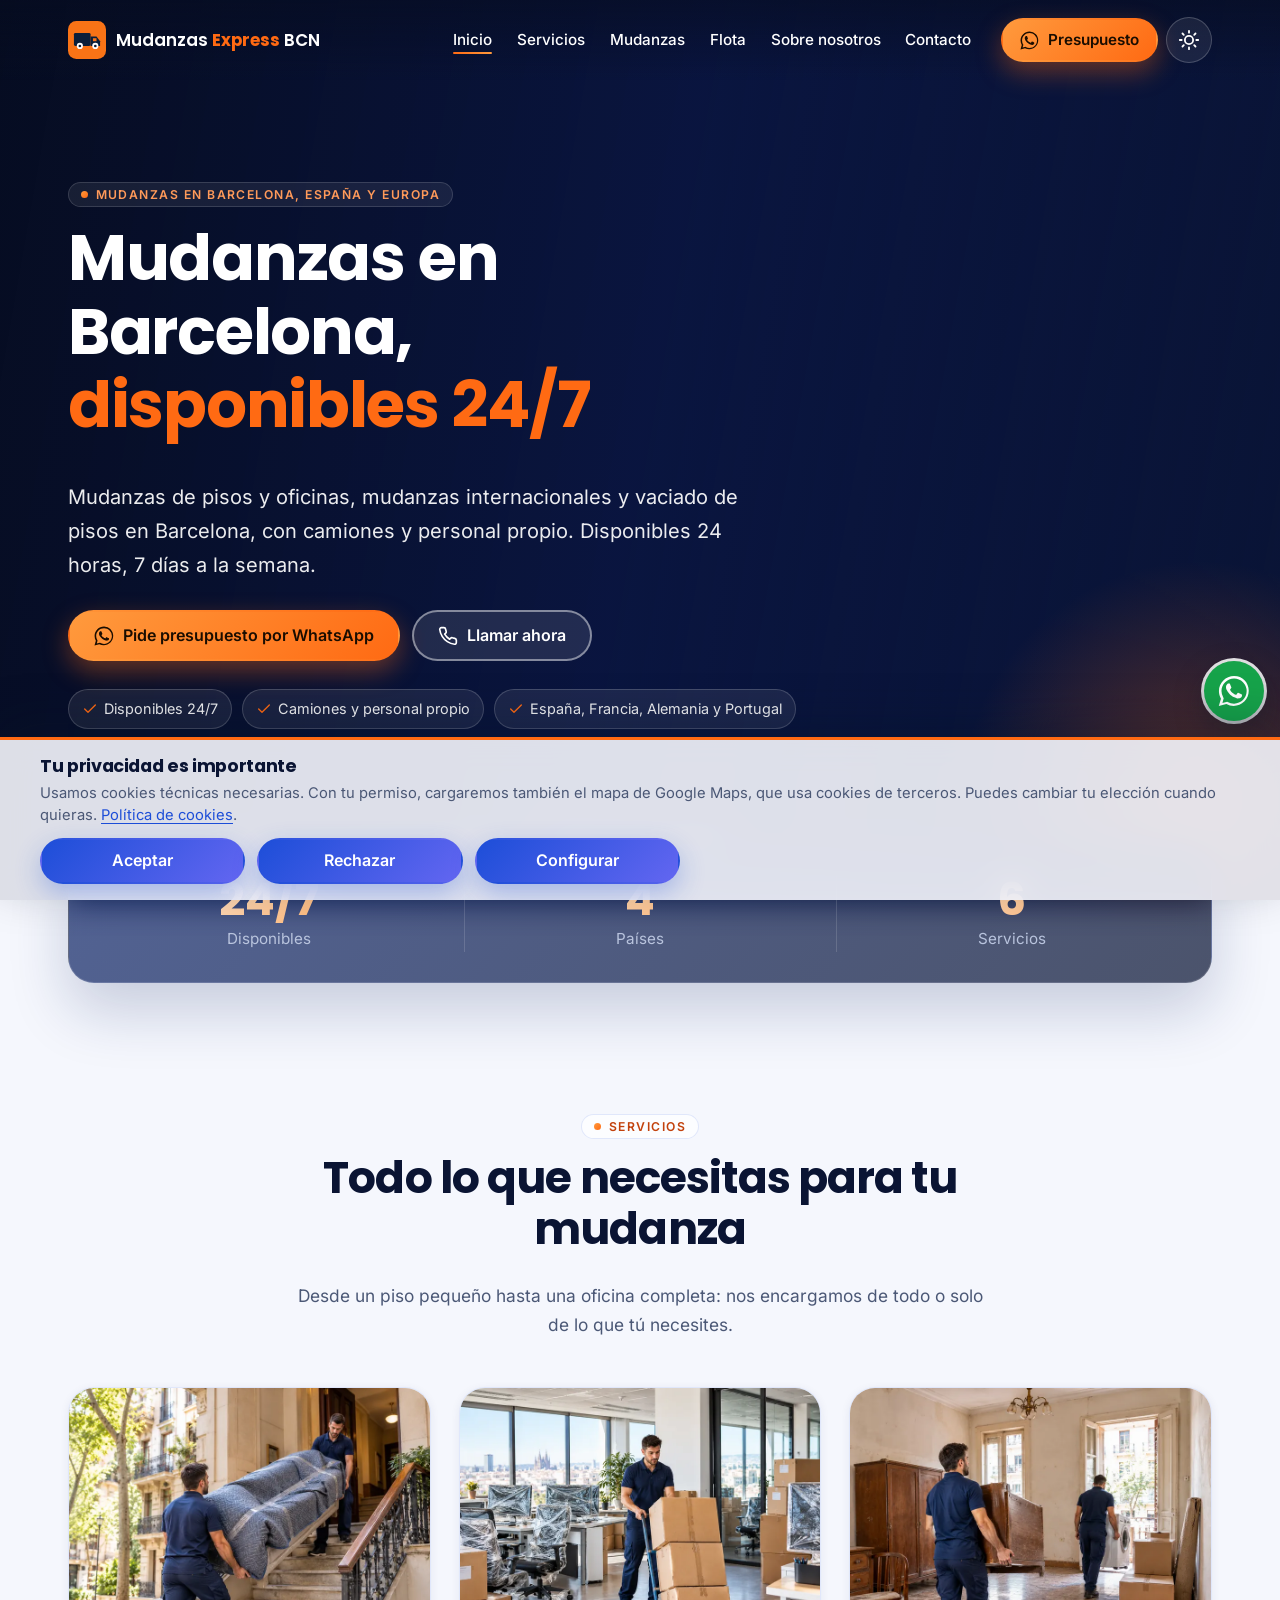
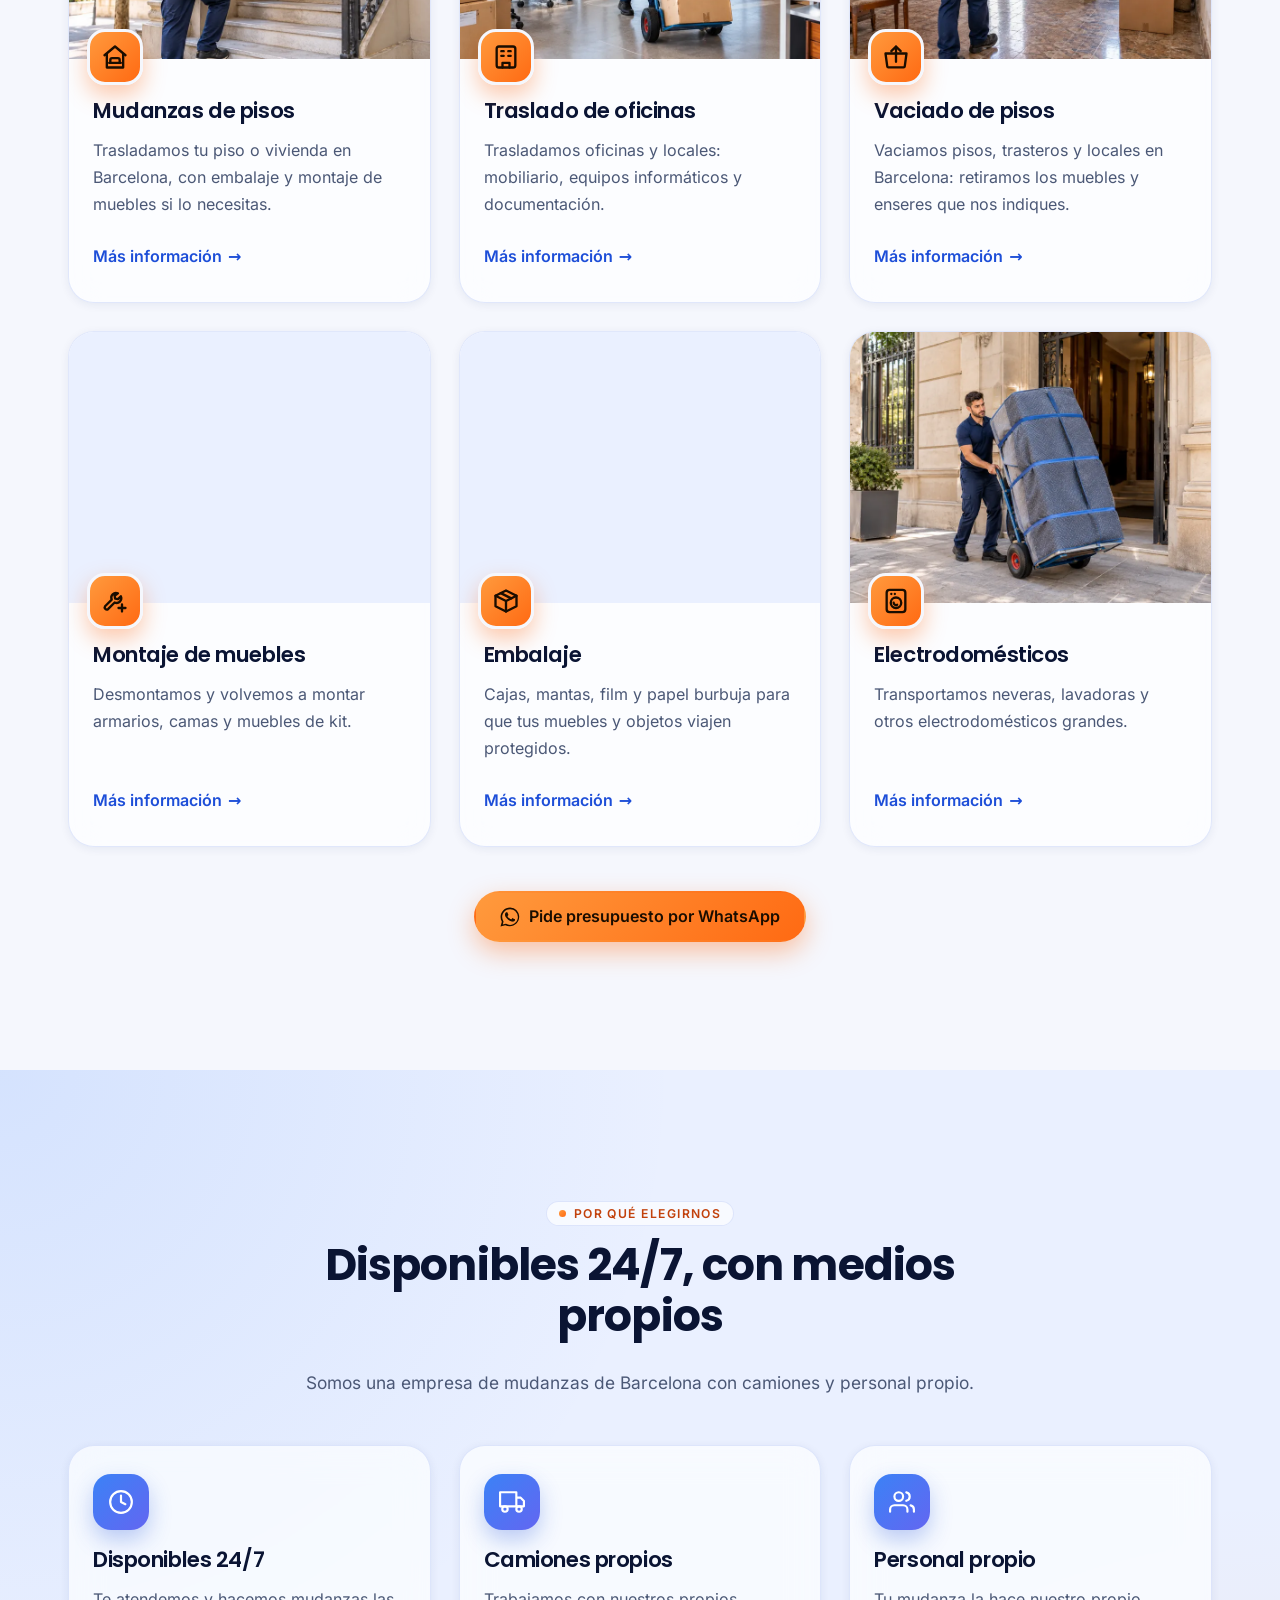
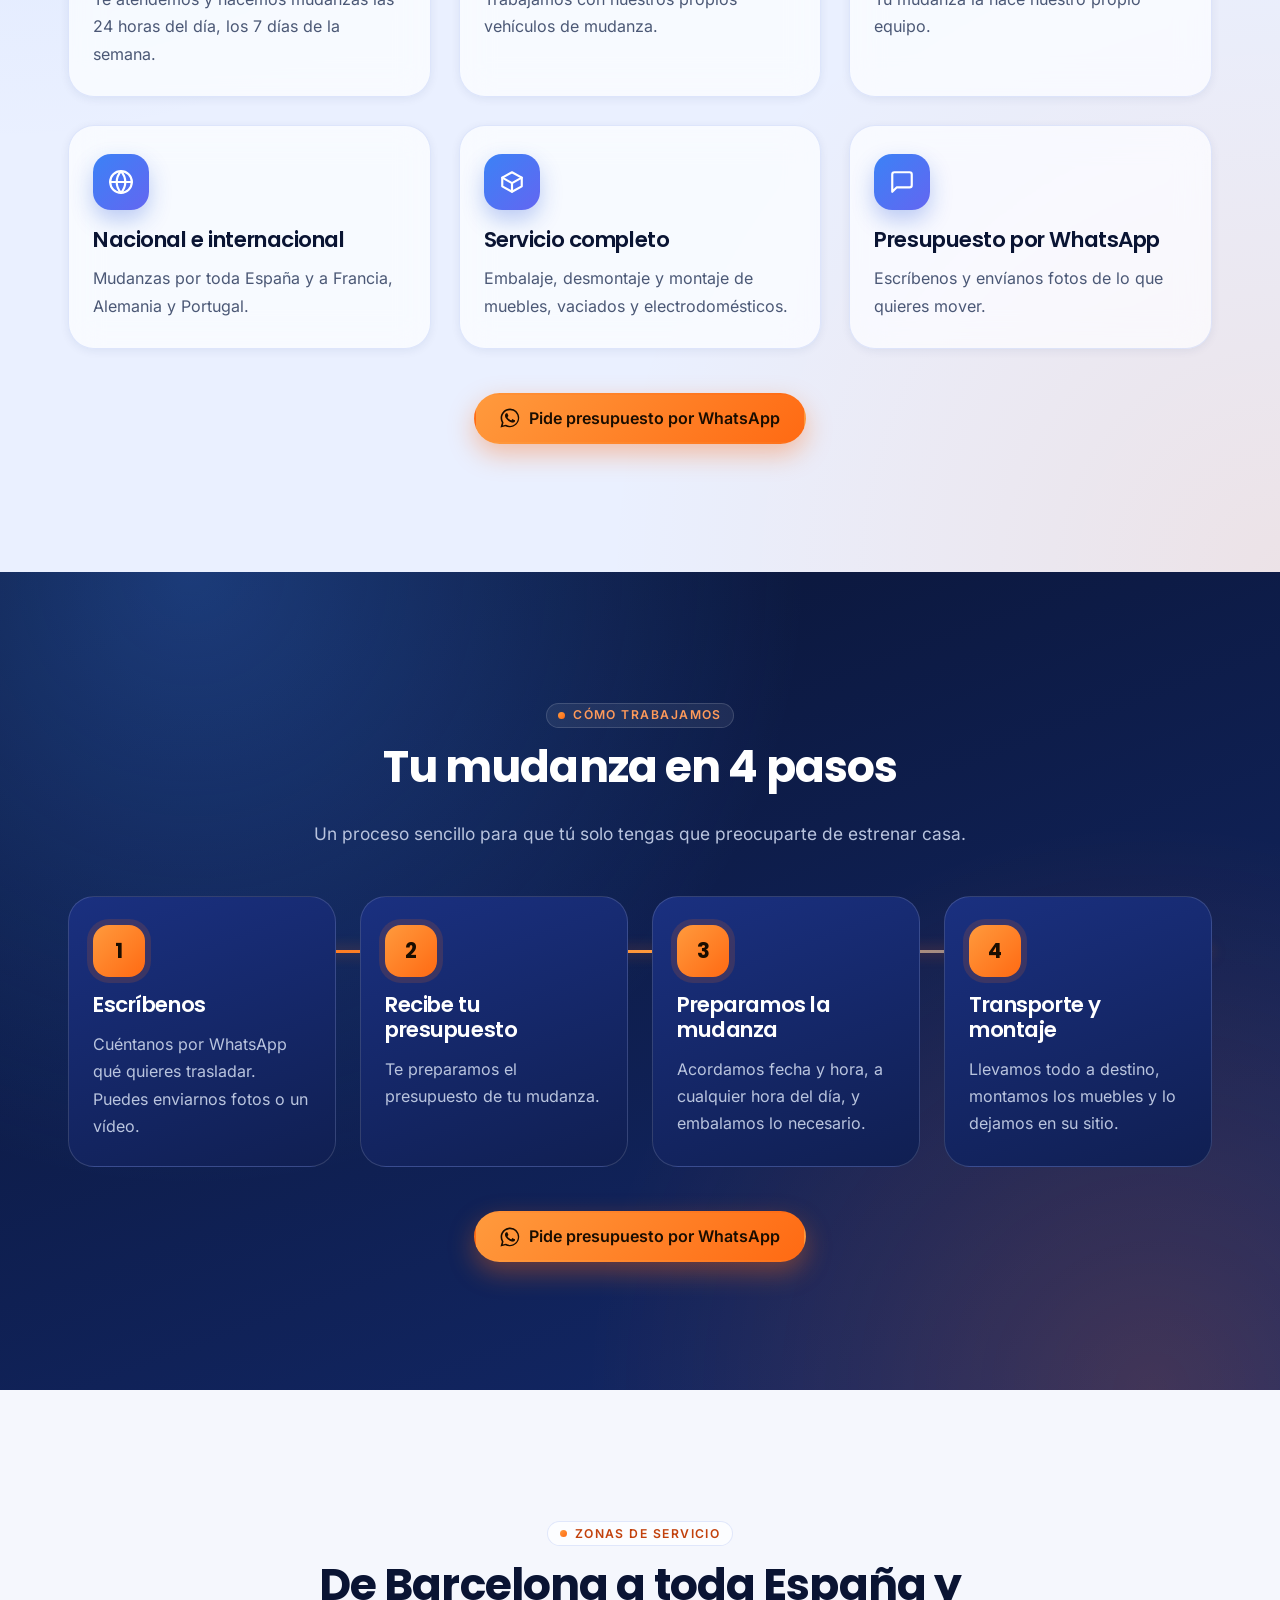
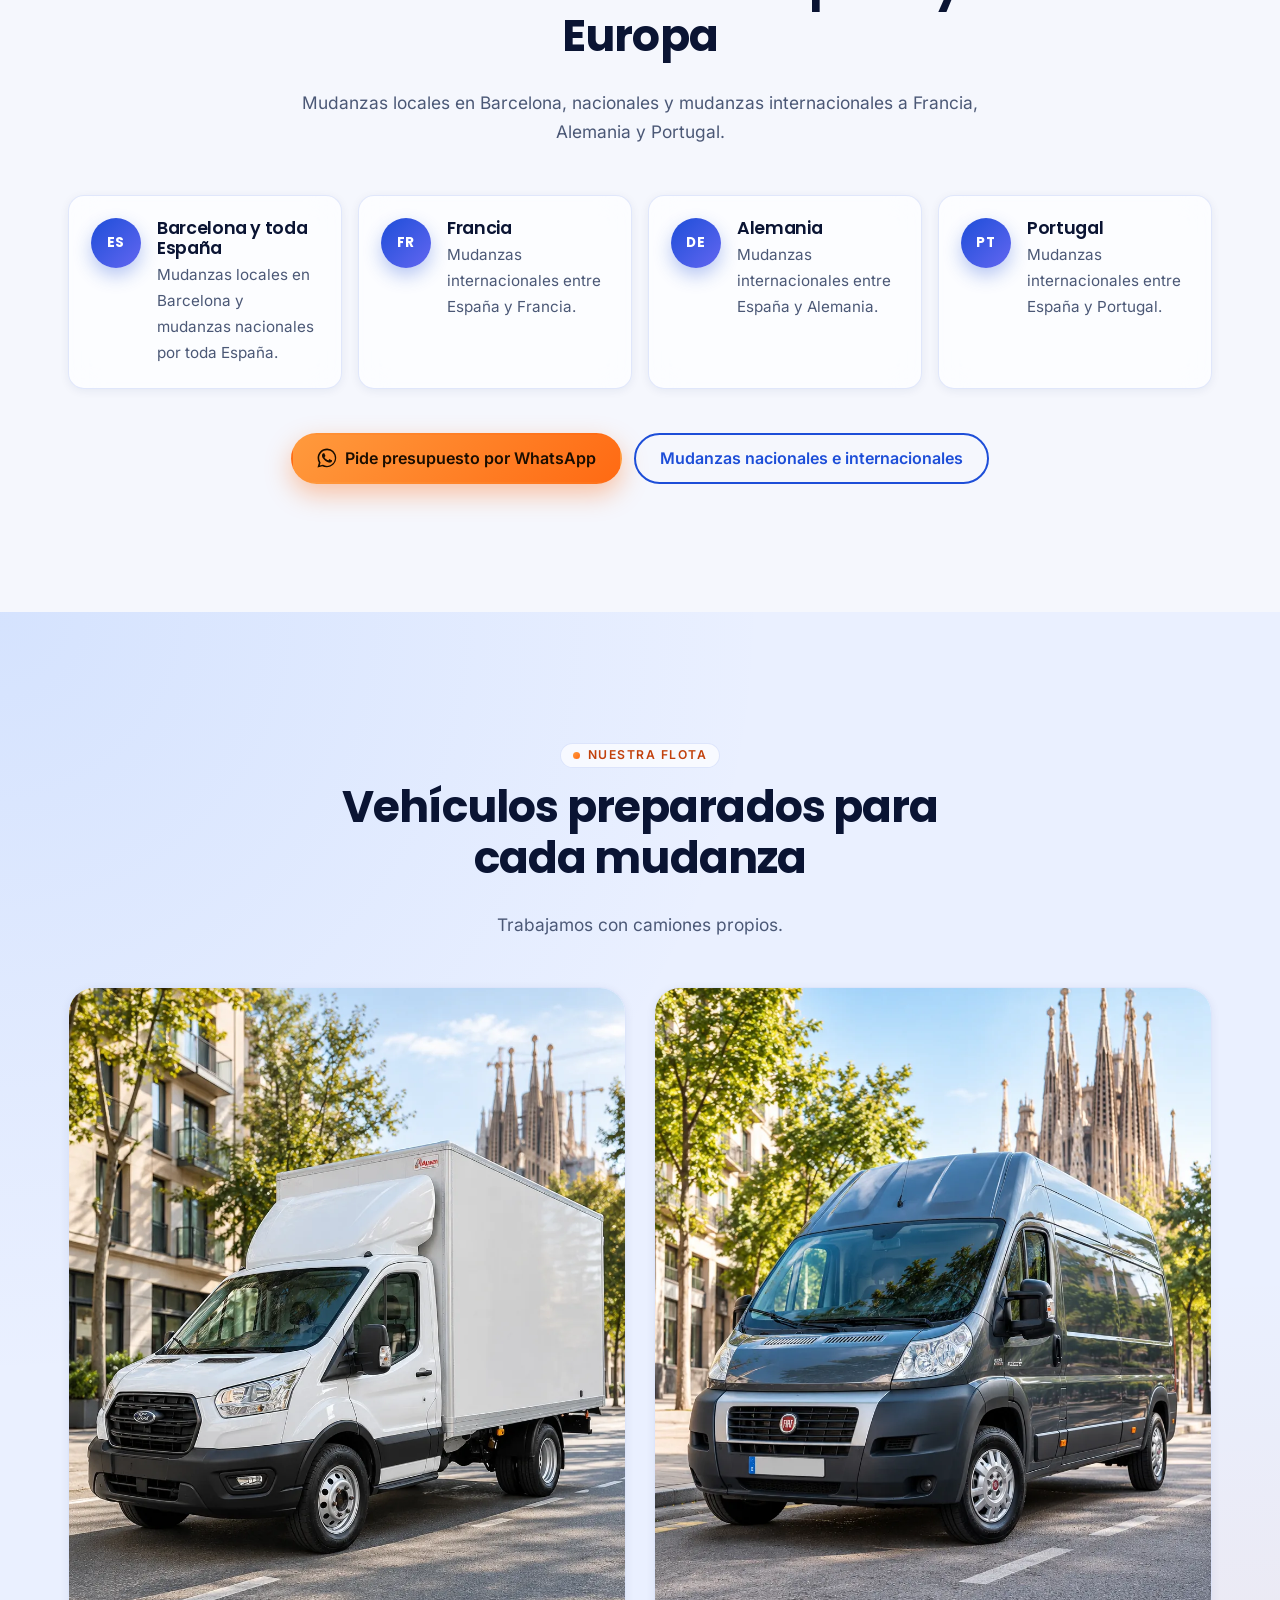
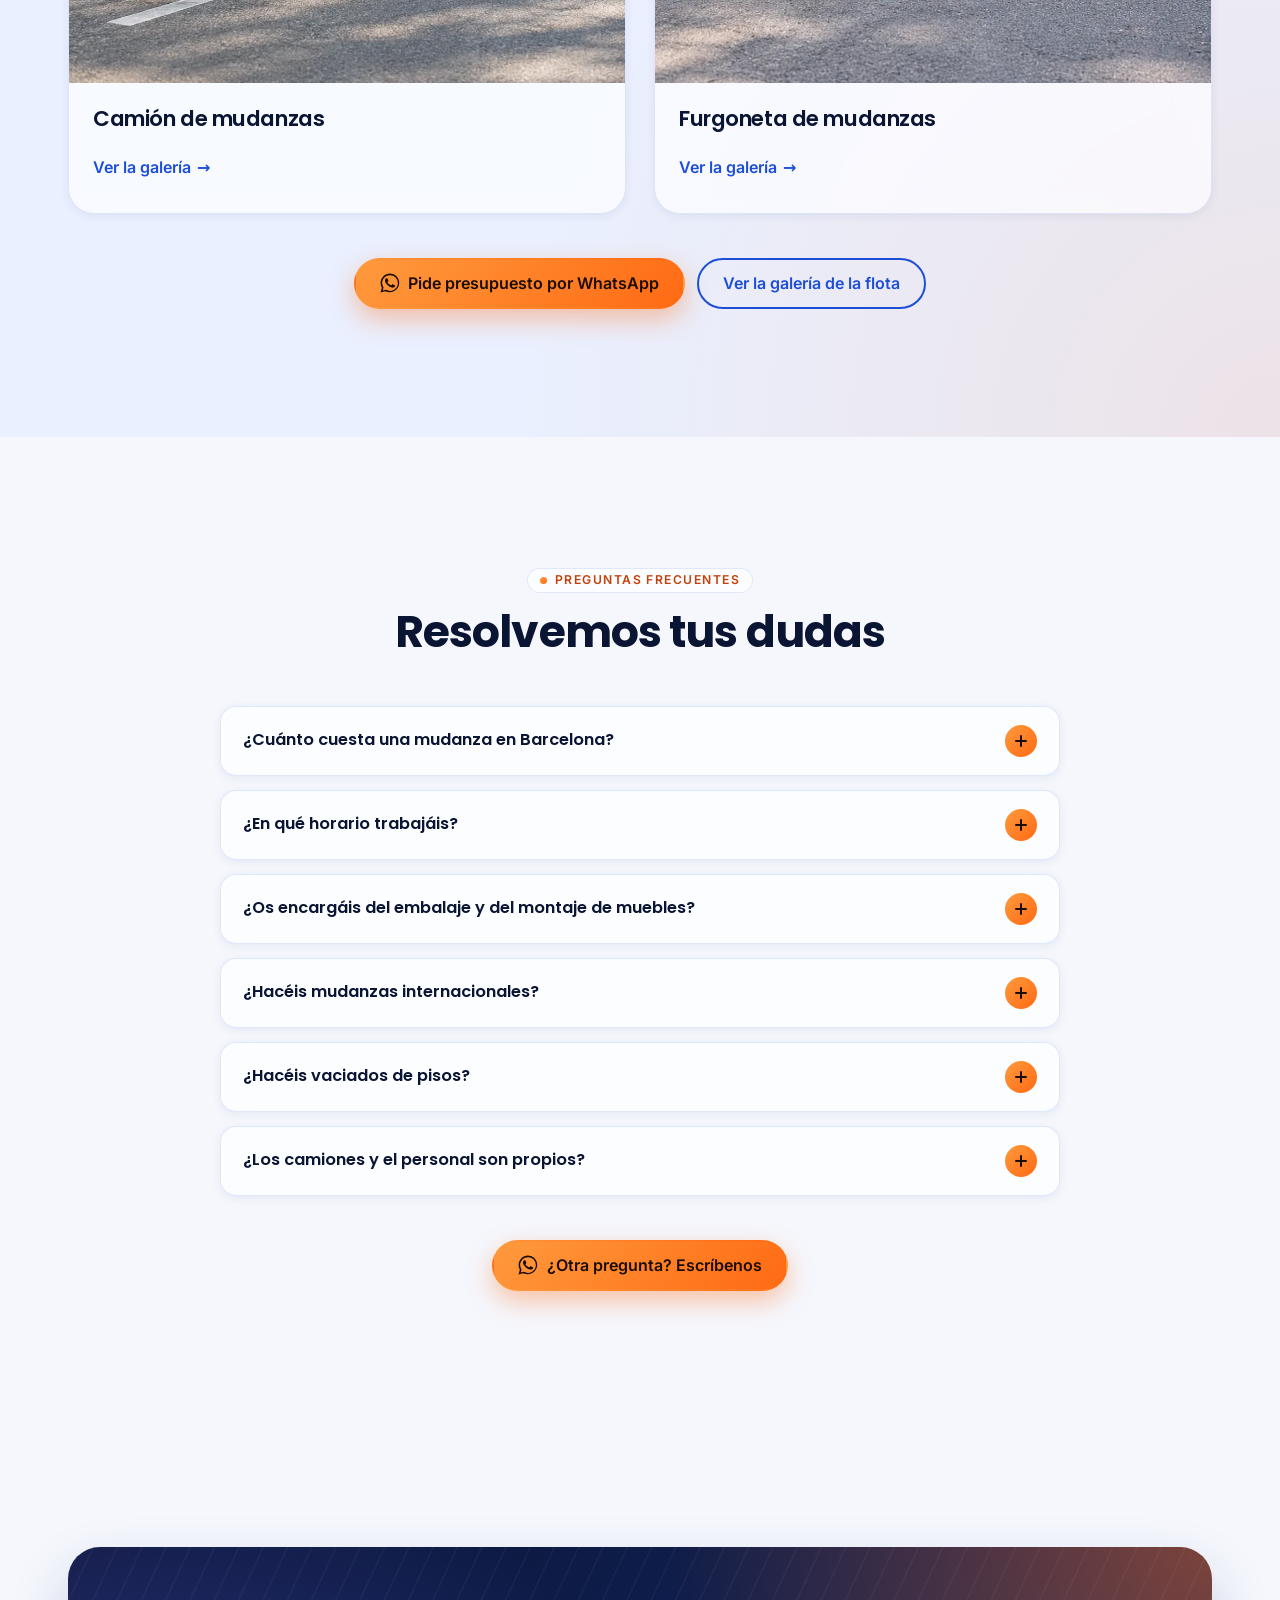
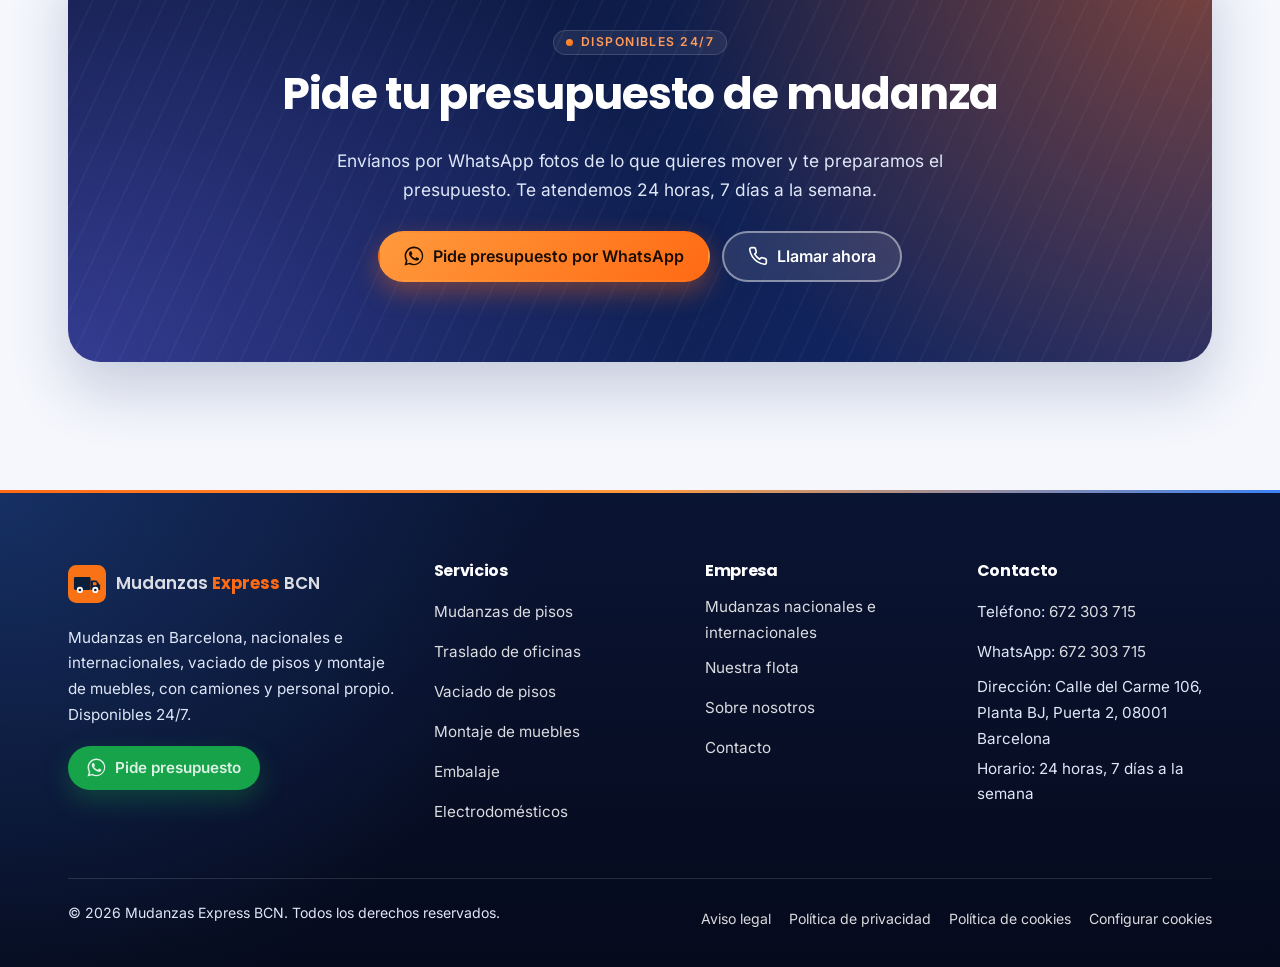
==== commit 88af37d9: "web definitiva" ====
--- a/index.html
+++ b/index.html
@@ -6,15 +6,15 @@
 <title>Mudanzas en Barcelona | Mudanzas Express BCN – Nacionales e internacionales</title>
 <meta name="description" content="Empresa de mudanzas en Barcelona: pisos, oficinas, vaciado de pisos y mudanzas internacionales a Francia, Alemania y Portugal. Disponibles 24/7.">
 <meta name="robots" content="index, follow, max-image-preview:large">
-<link rel="canonical" href="https://www.mudanzasexpressbcn.es/">
-<meta name="theme-color" content="#0b1f3a">
+<link rel="canonical" href="https://mudanzasexpressbcn.com/">
+<meta name="theme-color" content="#0a1433">
 <meta property="og:type" content="website">
 <meta property="og:site_name" content="Mudanzas Express BCN">
 <meta property="og:locale" content="es_ES">
 <meta property="og:title" content="Mudanzas en Barcelona | Mudanzas Express BCN – Nacionales e internacionales">
 <meta property="og:description" content="Empresa de mudanzas en Barcelona: pisos, oficinas, vaciado de pisos y mudanzas internacionales a Francia, Alemania y Portugal. Disponibles 24/7.">
-<meta property="og:url" content="https://www.mudanzasexpressbcn.es/">
-<meta property="og:image" content="https://www.mudanzasexpressbcn.es/img/og-image.jpg">
+<meta property="og:url" content="https://mudanzasexpressbcn.com/">
+<meta property="og:image" content="https://mudanzasexpressbcn.com/img/og-image.jpg">
 <meta property="og:image:type" content="image/jpeg">
 <meta property="og:image:width" content="1200">
 <meta property="og:image:height" content="630">
@@ -26,21 +26,24 @@
 <link rel="preload" href="fonts/inter-latin-400-normal.woff2" as="font" type="font/woff2" crossorigin>
 <link rel="preload" href="fonts/poppins-latin-700-normal.woff2" as="font" type="font/woff2" crossorigin>
 <link rel="stylesheet" href="css/styles.css">
-<script>document.documentElement.className+=' js'</script>
-<script type="application/ld+json">{"@context":"https://schema.org","@type":"MovingCompany","@id":"https://www.mudanzasexpressbcn.es/#empresa","name":"Mudanzas Express BCN","url":"https://www.mudanzasexpressbcn.es/","logo":"https://www.mudanzasexpressbcn.es/img/icon-512.png","image":["https://www.mudanzasexpressbcn.es/img/og-image.jpg","https://www.mudanzasexpressbcn.es/img/camion1.webp","https://www.mudanzasexpressbcn.es/img/empresa.webp"],"description":"Empresa de mudanzas en Barcelona con camiones y personal propio, disponible 24 horas, 7 días a la semana: mudanzas de pisos y oficinas, mudanzas nacionales e internacionales (Francia, Alemania y Portugal), vaciado de pisos, montaje de muebles y embalaje.","telephone":"+34 672 303 715","openingHoursSpecification":{"@type":"OpeningHoursSpecification","dayOfWeek":["Monday","Tuesday","Wednesday","Thursday","Friday","Saturday","Sunday"],"opens":"00:00","closes":"23:59"},"address":{"@type":"PostalAddress","streetAddress":"Calle del Carme 106, Planta BJ, Puerta 2","postalCode":"08001","addressLocality":"Barcelona","addressRegion":"Cataluña","addressCountry":"ES"},"areaServed":[{"@type":"City","name":"Barcelona"},{"@type":"Country","name":"España"},{"@type":"Country","name":"Francia"},{"@type":"Country","name":"Alemania"},{"@type":"Country","name":"Portugal"}],"contactPoint":{"@type":"ContactPoint","telephone":"+34 672 303 715","contactType":"customer service","availableLanguage":["es"],"hoursAvailable":{"@type":"OpeningHoursSpecification","dayOfWeek":["Monday","Tuesday","Wednesday","Thursday","Friday","Saturday","Sunday"],"opens":"00:00","closes":"23:59"}},"hasOfferCatalog":{"@type":"OfferCatalog","name":"Servicios de mudanza","itemListElement":[{"@type":"Offer","itemOffered":{"@type":"Service","name":"Mudanzas de pisos en Barcelona"}},{"@type":"Offer","itemOffered":{"@type":"Service","name":"Traslado de oficinas"}},{"@type":"Offer","itemOffered":{"@type":"Service","name":"Vaciado de pisos en Barcelona"}},{"@type":"Offer","itemOffered":{"@type":"Service","name":"Montaje y desmontaje de muebles"}},{"@type":"Offer","itemOffered":{"@type":"Service","name":"Embalaje profesional"}},{"@type":"Offer","itemOffered":{"@type":"Service","name":"Transporte de electrodomésticos"}},{"@type":"Offer","itemOffered":{"@type":"Service","name":"Mudanzas nacionales"}},{"@type":"Offer","itemOffered":{"@type":"Service","name":"Mudanzas internacionales"}}]}}</script><script type="application/ld+json">{"@context":"https://schema.org","@type":"FAQPage","mainEntity":[{"@type":"Question","name":"¿Cuánto cuesta una mudanza en Barcelona?","acceptedAnswer":{"@type":"Answer","text":"Depende de lo que haya que trasladar, la distancia, los accesos (planta, ascensor, escaleras) y de si necesitas embalaje o montaje. Escríbenos por WhatsApp con fotos o un vídeo de lo que quieres mover y te preparamos el presupuesto."}},{"@type":"Question","name":"¿En qué horario trabajáis?","acceptedAnswer":{"@type":"Answer","text":"Estamos disponibles las 24 horas del día, los 7 días de la semana. Puedes escribirnos o llamarnos en cualquier momento."}},{"@type":"Question","name":"¿Os encargáis del embalaje y del montaje de muebles?","acceptedAnswer":{"@type":"Answer","text":"Sí. Podemos embalar tus cosas y desmontar y montar los muebles. Tú eliges qué servicios incluir en el presupuesto."}},{"@type":"Question","name":"¿Hacéis mudanzas internacionales?","acceptedAnswer":{"@type":"Answer","text":"Sí. Además de mudanzas por toda España, hacemos mudanzas internacionales a Francia, Alemania y Portugal."}},{"@type":"Question","name":"¿Hacéis vaciados de pisos?","acceptedAnswer":{"@type":"Answer","text":"Sí. Vaciamos pisos, trasteros y locales en Barcelona: retiramos los muebles y enseres que nos indiques y dejamos el espacio vacío."}},{"@type":"Question","name":"¿Los camiones y el personal son propios?","acceptedAnswer":{"@type":"Answer","text":"Sí. Trabajamos con nuestros propios camiones y con personal propio."}}]}</script><script src="js/main.js" defer></script><script src="js/cookies.js" defer></script>
+<script>(function(d){d.className+=' js'+('CSSViewTransitionRule' in window?'':' no-vt');var t;try{t=localStorage.getItem('mebcn_theme')}catch(e){}d.setAttribute('data-theme',t==='dark'||t==='light'?t:(matchMedia('(prefers-color-scheme: dark)').matches?'dark':'light'));try{var r=document.referrer&&new URL(document.referrer).origin===location.origin;if(!r&&!matchMedia('(prefers-reduced-motion: reduce)').matches)d.className+=' show-loader'}catch(e){}})(document.documentElement)</script>
+<script type="application/ld+json">{"@context":"https://schema.org","@type":"MovingCompany","@id":"https://mudanzasexpressbcn.com/#empresa","name":"Mudanzas Express BCN","url":"https://mudanzasexpressbcn.com/","logo":"https://mudanzasexpressbcn.com/img/icon-512.png","image":["https://mudanzasexpressbcn.com/img/og-image.jpg","https://mudanzasexpressbcn.com/img/camion1.webp","https://mudanzasexpressbcn.com/img/empresa.webp"],"description":"Empresa de mudanzas en Barcelona con camiones y personal propio, disponible 24 horas, 7 días a la semana: mudanzas de pisos y oficinas, mudanzas nacionales e internacionales (Francia, Alemania y Portugal), vaciado de pisos, montaje de muebles y embalaje.","telephone":"+34 672 303 715","openingHoursSpecification":{"@type":"OpeningHoursSpecification","dayOfWeek":["Monday","Tuesday","Wednesday","Thursday","Friday","Saturday","Sunday"],"opens":"00:00","closes":"23:59"},"address":{"@type":"PostalAddress","streetAddress":"Calle del Carme 106, Planta BJ, Puerta 2","postalCode":"08001","addressLocality":"Barcelona","addressRegion":"Cataluña","addressCountry":"ES"},"areaServed":[{"@type":"City","name":"Barcelona"},{"@type":"Country","name":"España"},{"@type":"Country","name":"Francia"},{"@type":"Country","name":"Alemania"},{"@type":"Country","name":"Portugal"}],"contactPoint":{"@type":"ContactPoint","telephone":"+34 672 303 715","contactType":"customer service","availableLanguage":["es"],"hoursAvailable":{"@type":"OpeningHoursSpecification","dayOfWeek":["Monday","Tuesday","Wednesday","Thursday","Friday","Saturday","Sunday"],"opens":"00:00","closes":"23:59"}},"hasOfferCatalog":{"@type":"OfferCatalog","name":"Servicios de mudanza","itemListElement":[{"@type":"Offer","itemOffered":{"@type":"Service","name":"Mudanzas de pisos en Barcelona"}},{"@type":"Offer","itemOffered":{"@type":"Service","name":"Traslado de oficinas"}},{"@type":"Offer","itemOffered":{"@type":"Service","name":"Vaciado de pisos en Barcelona"}},{"@type":"Offer","itemOffered":{"@type":"Service","name":"Montaje y desmontaje de muebles"}},{"@type":"Offer","itemOffered":{"@type":"Service","name":"Embalaje profesional"}},{"@type":"Offer","itemOffered":{"@type":"Service","name":"Transporte de electrodomésticos"}},{"@type":"Offer","itemOffered":{"@type":"Service","name":"Mudanzas nacionales"}},{"@type":"Offer","itemOffered":{"@type":"Service","name":"Mudanzas internacionales"}}]}}</script><script type="application/ld+json">{"@context":"https://schema.org","@type":"FAQPage","mainEntity":[{"@type":"Question","name":"¿Cuánto cuesta una mudanza en Barcelona?","acceptedAnswer":{"@type":"Answer","text":"Depende de lo que haya que trasladar, la distancia, los accesos (planta, ascensor, escaleras) y de si necesitas embalaje o montaje. Escríbenos por WhatsApp con fotos o un vídeo de lo que quieres mover y te preparamos el presupuesto."}},{"@type":"Question","name":"¿En qué horario trabajáis?","acceptedAnswer":{"@type":"Answer","text":"Estamos disponibles las 24 horas del día, los 7 días de la semana. Puedes escribirnos o llamarnos en cualquier momento."}},{"@type":"Question","name":"¿Os encargáis del embalaje y del montaje de muebles?","acceptedAnswer":{"@type":"Answer","text":"Sí. Podemos embalar tus cosas y desmontar y montar los muebles. Tú eliges qué servicios incluir en el presupuesto."}},{"@type":"Question","name":"¿Hacéis mudanzas internacionales?","acceptedAnswer":{"@type":"Answer","text":"Sí. Además de mudanzas por toda España, hacemos mudanzas internacionales a Francia, Alemania y Portugal."}},{"@type":"Question","name":"¿Hacéis vaciados de pisos?","acceptedAnswer":{"@type":"Answer","text":"Sí. Vaciamos pisos, trasteros y locales en Barcelona: retiramos los muebles y enseres que nos indiques y dejamos el espacio vacío."}},{"@type":"Question","name":"¿Los camiones y el personal son propios?","acceptedAnswer":{"@type":"Answer","text":"Sí. Trabajamos con nuestros propios camiones y con personal propio."}}]}</script><script src="js/main.js" defer></script><script src="js/cookies.js" defer></script>
 </head>
 <body>
+<div class="loader" aria-hidden="true"><div class="loader__inner"><svg viewBox="0 0 32 32" aria-hidden="true" focusable="false"><rect width="32" height="32" rx="7" fill="#f97316"/><rect x="5" y="10" width="14" height="11" rx="1.2" fill="#0b1f3a"/><path d="M19 13h5l3 4v4h-8z" fill="#0b1f3a"/><path d="M21 14.5h3v2.5h-3z" fill="#f97316"/><circle cx="10" cy="21" r="2.6" fill="#fff"/><circle cx="10" cy="21" r="1.1" fill="#0b1f3a"/><circle cx="23" cy="21" r="2.6" fill="#fff"/><circle cx="23" cy="21" r="1.1" fill="#0b1f3a"/></svg><div class="loader__name"><span>Mudanzas <strong>Express</strong> BCN</span></div><div class="loader__bar"></div></div></div>
+<div class="progress" aria-hidden="true"></div>
 <a class="skip-link" href="#main">Saltar al contenido</a>
 <header class="site-header">
   <div class="container header-inner">
     <a class="brand" href="index.html" aria-label="Mudanzas Express BCN, ir al inicio"><svg viewBox="0 0 32 32" aria-hidden="true" focusable="false"><rect width="32" height="32" rx="7" fill="#f97316"/><rect x="5" y="10" width="14" height="11" rx="1.2" fill="#0b1f3a"/><path d="M19 13h5l3 4v4h-8z" fill="#0b1f3a"/><path d="M21 14.5h3v2.5h-3z" fill="#f97316"/><circle cx="10" cy="21" r="2.6" fill="#fff"/><circle cx="10" cy="21" r="1.1" fill="#0b1f3a"/><circle cx="23" cy="21" r="2.6" fill="#fff"/><circle cx="23" cy="21" r="1.1" fill="#0b1f3a"/></svg><span>Mudanzas <strong>Express</strong> BCN</span></a>
-    <button class="nav-toggle" type="button" aria-expanded="false" aria-controls="site-nav" aria-label="Abrir menú">
+    <nav id="site-nav" class="site-nav" aria-label="Menú principal">
+      <ul><li style="--i:0"><a href="index.html" aria-current="page">Inicio</a></li><li style="--i:1"><a href="servicios.html">Servicios</a></li><li style="--i:2"><a href="mudanzas.html">Mudanzas</a></li><li style="--i:3"><a href="flota.html">Flota</a></li><li style="--i:4"><a href="sobre-nosotros.html">Sobre nosotros</a></li><li style="--i:5"><a href="contacto.html">Contacto</a></li></ul>
+      <a style="--i:6" class="btn btn--accent btn--sm" href="https://wa.me/34672303715?text=Hola%2C%20quiero%20pedir%20un%20presupuesto%20de%20mudanza" target="_blank" rel="noopener"><svg viewBox="0 0 24 24" fill="currentColor" aria-hidden="true" focusable="false"><path d="M17.47 14.38c-.3-.15-1.76-.87-2.03-.97-.27-.1-.47-.15-.67.15-.2.3-.77.97-.94 1.17-.17.2-.35.22-.65.07-.3-.15-1.26-.46-2.4-1.48-.89-.79-1.49-1.77-1.66-2.07-.17-.3-.02-.46.13-.61.13-.13.3-.35.45-.52.15-.17.2-.3.3-.5.1-.2.05-.37-.02-.52-.08-.15-.67-1.62-.92-2.22-.24-.58-.49-.5-.67-.51h-.57c-.2 0-.52.07-.8.37-.27.3-1.04 1.02-1.04 2.48 0 1.46 1.07 2.88 1.21 3.07.15.2 2.1 3.2 5.08 4.49.71.31 1.26.49 1.7.63.71.23 1.36.2 1.87.12.57-.09 1.76-.72 2.01-1.41.25-.7.25-1.29.17-1.41-.07-.12-.27-.2-.57-.35zM12.05 21.5h-.01a9.4 9.4 0 0 1-4.8-1.31l-.34-.2-3.57.93.95-3.48-.22-.36a9.4 9.4 0 0 1-1.44-5.02c0-5.2 4.23-9.43 9.44-9.43 2.52 0 4.89.98 6.67 2.77a9.37 9.37 0 0 1 2.76 6.67c0 5.2-4.24 9.43-9.44 9.43zm8.03-17.46A11.3 11.3 0 0 0 12.05.72C5.79.72.7 5.8.7 12.06c0 2 .52 3.95 1.52 5.67L.6 23.28l5.68-1.49a11.3 11.3 0 0 0 5.42 1.38h.01c6.25 0 11.34-5.09 11.34-11.34 0-3.03-1.18-5.88-3.32-8.02z"/></svg>Presupuesto<span class="visually-hidden"> (se abre en una nueva pestaña)</span></a>
+    </nav>
+    <button class="icon-btn theme-toggle" type="button" aria-pressed="false" aria-label="Modo oscuro"><svg viewBox="0 0 24 24" fill="none" stroke="currentColor" stroke-width="2" stroke-linecap="round" stroke-linejoin="round" aria-hidden="true" focusable="false" class="icon-sun"><circle cx="12" cy="12" r="4.5"/><path d="M12 2v2M12 20v2M4.9 4.9l1.4 1.4M17.7 17.7l1.4 1.4M2 12h2M20 12h2M4.9 19.1l1.4-1.4M17.7 6.3l1.4-1.4"/></svg><svg viewBox="0 0 24 24" fill="none" stroke="currentColor" stroke-width="2" stroke-linecap="round" stroke-linejoin="round" aria-hidden="true" focusable="false" class="icon-moon"><path d="M21 12.8A9 9 0 1 1 11.2 3a7 7 0 0 0 9.8 9.8z"/></svg></button>
+    <button class="icon-btn nav-toggle" type="button" aria-expanded="false" aria-controls="site-nav" aria-label="Abrir menú">
       <span class="nav-toggle__bar"></span><span class="nav-toggle__bar"></span><span class="nav-toggle__bar"></span>
     </button>
-    <nav id="site-nav" class="site-nav" aria-label="Menú principal">
-      <ul><li><a href="index.html" aria-current="page">Inicio</a></li><li><a href="servicios.html">Servicios</a></li><li><a href="mudanzas.html">Mudanzas</a></li><li><a href="flota.html">Flota</a></li><li><a href="sobre-nosotros.html">Sobre nosotros</a></li><li><a href="contacto.html">Contacto</a></li></ul>
-      <a class="btn btn--accent btn--sm" href="https://wa.me/34672303715?text=Hola%2C%20quiero%20pedir%20un%20presupuesto%20de%20mudanza" target="_blank" rel="noopener"><svg viewBox="0 0 24 24" fill="currentColor" aria-hidden="true" focusable="false"><path d="M17.47 14.38c-.3-.15-1.76-.87-2.03-.97-.27-.1-.47-.15-.67.15-.2.3-.77.97-.94 1.17-.17.2-.35.22-.65.07-.3-.15-1.26-.46-2.4-1.48-.89-.79-1.49-1.77-1.66-2.07-.17-.3-.02-.46.13-.61.13-.13.3-.35.45-.52.15-.17.2-.3.3-.5.1-.2.05-.37-.02-.52-.08-.15-.67-1.62-.92-2.22-.24-.58-.49-.5-.67-.51h-.57c-.2 0-.52.07-.8.37-.27.3-1.04 1.02-1.04 2.48 0 1.46 1.07 2.88 1.21 3.07.15.2 2.1 3.2 5.08 4.49.71.31 1.26.49 1.7.63.71.23 1.36.2 1.87.12.57-.09 1.76-.72 2.01-1.41.25-.7.25-1.29.17-1.41-.07-.12-.27-.2-.57-.35zM12.05 21.5h-.01a9.4 9.4 0 0 1-4.8-1.31l-.34-.2-3.57.93.95-3.48-.22-.36a9.4 9.4 0 0 1-1.44-5.02c0-5.2 4.23-9.43 9.44-9.43 2.52 0 4.89.98 6.67 2.77a9.37 9.37 0 0 1 2.76 6.67c0 5.2-4.24 9.43-9.44 9.43zm8.03-17.46A11.3 11.3 0 0 0 12.05.72C5.79.72.7 5.8.7 12.06c0 2 .52 3.95 1.52 5.67L.6 23.28l5.68-1.49a11.3 11.3 0 0 0 5.42 1.38h.01c6.25 0 11.34-5.09 11.34-11.34 0-3.03-1.18-5.88-3.32-8.02z"/></svg>Presupuesto<span class="visually-hidden"> (se abre en una nueva pestaña)</span></a>
-    </nav>
   </div>
 </header>
 <main id="main">
@@ -51,17 +54,27 @@
   </picture>
   <div class="container">
     <span class="eyebrow">Mudanzas en Barcelona, España y Europa</span>
-    <h1>Mudanzas en Barcelona, <span>disponibles 24/7</span></h1>
+    <h1><span class="word" style="--w:0">Mudanzas</span> <span class="word" style="--w:1">en</span> <span class="word" style="--w:2">Barcelona,</span> <span><span class="word" style="--w:3">disponibles</span> <span class="word" style="--w:4">24/7</span></span></h1>
     <p class="hero__lead">Mudanzas de pisos y oficinas, mudanzas internacionales y vaciado de pisos en Barcelona, con camiones y personal propio. Disponibles 24 horas, 7 días a la semana.</p>
-    <div class="btn-row"><a class="btn btn--accent" href="https://wa.me/34672303715?text=Hola%2C%20quiero%20pedir%20un%20presupuesto%20de%20mudanza" target="_blank" rel="noopener"><svg viewBox="0 0 24 24" fill="currentColor" aria-hidden="true" focusable="false"><path d="M17.47 14.38c-.3-.15-1.76-.87-2.03-.97-.27-.1-.47-.15-.67.15-.2.3-.77.97-.94 1.17-.17.2-.35.22-.65.07-.3-.15-1.26-.46-2.4-1.48-.89-.79-1.49-1.77-1.66-2.07-.17-.3-.02-.46.13-.61.13-.13.3-.35.45-.52.15-.17.2-.3.3-.5.1-.2.05-.37-.02-.52-.08-.15-.67-1.62-.92-2.22-.24-.58-.49-.5-.67-.51h-.57c-.2 0-.52.07-.8.37-.27.3-1.04 1.02-1.04 2.48 0 1.46 1.07 2.88 1.21 3.07.15.2 2.1 3.2 5.08 4.49.71.31 1.26.49 1.7.63.71.23 1.36.2 1.87.12.57-.09 1.76-.72 2.01-1.41.25-.7.25-1.29.17-1.41-.07-.12-.27-.2-.57-.35zM12.05 21.5h-.01a9.4 9.4 0 0 1-4.8-1.31l-.34-.2-3.57.93.95-3.48-.22-.36a9.4 9.4 0 0 1-1.44-5.02c0-5.2 4.23-9.43 9.44-9.43 2.52 0 4.89.98 6.67 2.77a9.37 9.37 0 0 1 2.76 6.67c0 5.2-4.24 9.43-9.44 9.43zm8.03-17.46A11.3 11.3 0 0 0 12.05.72C5.79.72.7 5.8.7 12.06c0 2 .52 3.95 1.52 5.67L.6 23.28l5.68-1.49a11.3 11.3 0 0 0 5.42 1.38h.01c6.25 0 11.34-5.09 11.34-11.34 0-3.03-1.18-5.88-3.32-8.02z"/></svg>Pide presupuesto por WhatsApp<span class="visually-hidden"> (se abre en una nueva pestaña)</span></a><a class="btn btn--ghost" href="tel:+34672303715"><svg viewBox="0 0 24 24" fill="none" stroke="currentColor" stroke-width="2" stroke-linecap="round" stroke-linejoin="round" aria-hidden="true" focusable="false"><path d="M22 16.9v3a2 2 0 0 1-2.2 2 19.8 19.8 0 0 1-8.6-3.1 19.5 19.5 0 0 1-6-6A19.8 19.8 0 0 1 2.1 4.2 2 2 0 0 1 4.1 2h3a2 2 0 0 1 2 1.7c.1.9.4 1.8.7 2.7a2 2 0 0 1-.5 2.1L8 9.8a16 16 0 0 0 6 6l1.3-1.3a2 2 0 0 1 2.1-.4c.9.3 1.8.6 2.7.7a2 2 0 0 1 1.7 2z"/></svg>Llamar ahora</a></div>
+    <div class="btn-row"><a class="btn btn--accent btn--shine" href="https://wa.me/34672303715?text=Hola%2C%20quiero%20pedir%20un%20presupuesto%20de%20mudanza" target="_blank" rel="noopener"><svg viewBox="0 0 24 24" fill="currentColor" aria-hidden="true" focusable="false"><path d="M17.47 14.38c-.3-.15-1.76-.87-2.03-.97-.27-.1-.47-.15-.67.15-.2.3-.77.97-.94 1.17-.17.2-.35.22-.65.07-.3-.15-1.26-.46-2.4-1.48-.89-.79-1.49-1.77-1.66-2.07-.17-.3-.02-.46.13-.61.13-.13.3-.35.45-.52.15-.17.2-.3.3-.5.1-.2.05-.37-.02-.52-.08-.15-.67-1.62-.92-2.22-.24-.58-.49-.5-.67-.51h-.57c-.2 0-.52.07-.8.37-.27.3-1.04 1.02-1.04 2.48 0 1.46 1.07 2.88 1.21 3.07.15.2 2.1 3.2 5.08 4.49.71.31 1.26.49 1.7.63.71.23 1.36.2 1.87.12.57-.09 1.76-.72 2.01-1.41.25-.7.25-1.29.17-1.41-.07-.12-.27-.2-.57-.35zM12.05 21.5h-.01a9.4 9.4 0 0 1-4.8-1.31l-.34-.2-3.57.93.95-3.48-.22-.36a9.4 9.4 0 0 1-1.44-5.02c0-5.2 4.23-9.43 9.44-9.43 2.52 0 4.89.98 6.67 2.77a9.37 9.37 0 0 1 2.76 6.67c0 5.2-4.24 9.43-9.44 9.43zm8.03-17.46A11.3 11.3 0 0 0 12.05.72C5.79.72.7 5.8.7 12.06c0 2 .52 3.95 1.52 5.67L.6 23.28l5.68-1.49a11.3 11.3 0 0 0 5.42 1.38h.01c6.25 0 11.34-5.09 11.34-11.34 0-3.03-1.18-5.88-3.32-8.02z"/></svg>Pide presupuesto por WhatsApp<span class="visually-hidden"> (se abre en una nueva pestaña)</span></a><a class="btn btn--ghost" href="tel:+34672303715"><svg viewBox="0 0 24 24" fill="none" stroke="currentColor" stroke-width="2" stroke-linecap="round" stroke-linejoin="round" aria-hidden="true" focusable="false"><path d="M22 16.9v3a2 2 0 0 1-2.2 2 19.8 19.8 0 0 1-8.6-3.1 19.5 19.5 0 0 1-6-6A19.8 19.8 0 0 1 2.1 4.2 2 2 0 0 1 4.1 2h3a2 2 0 0 1 2 1.7c.1.9.4 1.8.7 2.7a2 2 0 0 1-.5 2.1L8 9.8a16 16 0 0 0 6 6l1.3-1.3a2 2 0 0 1 2.1-.4c.9.3 1.8.6 2.7.7a2 2 0 0 1 1.7 2z"/></svg>Llamar ahora</a></div>
     <ul class="hero__badges">
       <li><svg viewBox="0 0 24 24" fill="none" stroke="currentColor" stroke-width="2" stroke-linecap="round" stroke-linejoin="round" aria-hidden="true" focusable="false"><path d="M20 6 9 17l-5-5"/></svg>Disponibles 24/7</li>
       <li><svg viewBox="0 0 24 24" fill="none" stroke="currentColor" stroke-width="2" stroke-linecap="round" stroke-linejoin="round" aria-hidden="true" focusable="false"><path d="M20 6 9 17l-5-5"/></svg>Camiones y personal propio</li>
       <li><svg viewBox="0 0 24 24" fill="none" stroke="currentColor" stroke-width="2" stroke-linecap="round" stroke-linejoin="round" aria-hidden="true" focusable="false"><path d="M20 6 9 17l-5-5"/></svg>España, Francia, Alemania y Portugal</li>
     </ul>
   </div>
-</section>
-<section class="section" aria-labelledby="servicios-titulo">
+  <a class="scroll-cue" href="#servicios">Desliza hacia abajo<svg viewBox="0 0 24 24" fill="none" stroke="currentColor" stroke-width="2" stroke-linecap="round" stroke-linejoin="round" aria-hidden="true" focusable="false"><path d="m6 9 6 6 6-6"/></svg></a>
+</section>
+<section class="stats-band" aria-label="Mudanzas Express BCN en cifras">
+  <div class="container">
+    <ul class="stats reveal reveal--scale">
+      <li class="stat"><span class="stat__num" data-count="24" data-suffix="/7" aria-hidden="true">24/7</span><span class="stat__label"><span class="visually-hidden">24/7: </span>Disponibles</span></li>
+      <li class="stat"><span class="stat__num" data-count="4" aria-hidden="true">4</span><span class="stat__label"><span class="visually-hidden">4 </span>Países</span></li>
+      <li class="stat"><span class="stat__num" data-count="6" aria-hidden="true">6</span><span class="stat__label"><span class="visually-hidden">6 </span>Servicios</span></li>
+    </ul>
+  </div>
+</section>
+<section class="section" id="servicios" aria-labelledby="servicios-titulo">
   <div class="container">
     <div class="section-head reveal">
       <span class="eyebrow">Servicios</span>
@@ -69,23 +82,23 @@
       <p>Desde un piso pequeño hasta una oficina completa: nos encargamos de todo o solo de lo que tú necesites.</p>
     </div>
     <div class="grid grid--3">
-      <article class="card reveal" style="--delay:0.00s">
-        <div class="card__media"><img src="img/pisos-800.webp" srcset="img/pisos-800.webp 800w, img/pisos.webp 1448w" sizes="(min-width: 992px) 33vw, (min-width: 640px) 50vw, 100vw" width="1448" height="1086" alt="Dos operarios bajan un sofá protegido con mantas por la escalera de un edificio de Barcelona" loading="lazy" decoding="async"></div>
+      <article class="card card--service reveal reveal--scale" style="--delay:0.00s">
+        <div class="card__media"><div class="card__clip"><img src="img/pisos-800.webp" srcset="img/pisos-800.webp 800w, img/pisos.webp 1448w" sizes="(min-width: 992px) 33vw, (min-width: 640px) 50vw, 100vw" width="1448" height="1086" alt="Dos operarios bajan un sofá protegido con mantas por la escalera de un edificio de Barcelona" loading="lazy" decoding="async"></div><span class="card__icon"><svg viewBox="0 0 24 24" fill="none" stroke="currentColor" stroke-width="2" stroke-linecap="round" stroke-linejoin="round" aria-hidden="true" focusable="false"><path d="M3 10.5 12 3l9 7.5"/><path d="M5 9.5V21h14V9.5"/><path d="M8 17v-2.5A1.5 1.5 0 0 1 9.5 13h5a1.5 1.5 0 0 1 1.5 1.5V17"/><path d="M7 17h10"/></svg></span></div>
         <div class="card__body"><h3>Mudanzas de pisos</h3><p>Trasladamos tu piso o vivienda en Barcelona, con embalaje y montaje de muebles si lo necesitas.</p><a class="card__link" href="servicios.html#pisos">Más información<span class="visually-hidden"> sobre mudanzas de pisos</span></a></div>
-      </article><article class="card reveal" style="--delay:0.08s">
-        <div class="card__media"><img src="img/oficinas-800.webp" srcset="img/oficinas-800.webp 800w, img/oficinas.webp 1448w" sizes="(min-width: 992px) 33vw, (min-width: 640px) 50vw, 100vw" width="1448" height="1086" alt="Operario trasladando cajas con una carretilla en una oficina con los equipos protegidos" loading="lazy" decoding="async"></div>
+      </article><article class="card card--service reveal reveal--scale" style="--delay:0.08s">
+        <div class="card__media"><div class="card__clip"><img src="img/oficinas-800.webp" srcset="img/oficinas-800.webp 800w, img/oficinas.webp 1448w" sizes="(min-width: 992px) 33vw, (min-width: 640px) 50vw, 100vw" width="1448" height="1086" alt="Operario trasladando cajas con una carretilla en una oficina con los equipos protegidos" loading="lazy" decoding="async"></div><span class="card__icon"><svg viewBox="0 0 24 24" fill="none" stroke="currentColor" stroke-width="2" stroke-linecap="round" stroke-linejoin="round" aria-hidden="true" focusable="false"><rect x="4" y="3" width="16" height="18" rx="2"/><path d="M9 21v-4h6v4"/><path d="M8 7h2M14 7h2M8 11h2M14 11h2"/></svg></span></div>
         <div class="card__body"><h3>Traslado de oficinas</h3><p>Trasladamos oficinas y locales: mobiliario, equipos informáticos y documentación.</p><a class="card__link" href="servicios.html#oficinas">Más información<span class="visually-hidden"> sobre traslado de oficinas</span></a></div>
-      </article><article class="card reveal" style="--delay:0.16s">
-        <div class="card__media"><img src="img/vaciado-800.webp" srcset="img/vaciado-800.webp 800w, img/vaciado.webp 1448w" sizes="(min-width: 992px) 33vw, (min-width: 640px) 50vw, 100vw" width="1448" height="1086" alt="Dos operarios retiran muebles antiguos durante el vaciado de un piso" loading="lazy" decoding="async"></div>
+      </article><article class="card card--service reveal reveal--scale" style="--delay:0.16s">
+        <div class="card__media"><div class="card__clip"><img src="img/vaciado-800.webp" srcset="img/vaciado-800.webp 800w, img/vaciado.webp 1448w" sizes="(min-width: 992px) 33vw, (min-width: 640px) 50vw, 100vw" width="1448" height="1086" alt="Dos operarios retiran muebles antiguos durante el vaciado de un piso" loading="lazy" decoding="async"></div><span class="card__icon"><svg viewBox="0 0 24 24" fill="none" stroke="currentColor" stroke-width="2" stroke-linecap="round" stroke-linejoin="round" aria-hidden="true" focusable="false"><path d="M3 9h18l-1.5 11a1 1 0 0 1-1 .9h-13a1 1 0 0 1-1-.9z"/><path d="M12 16V3M8 7l4-4 4 4"/></svg></span></div>
         <div class="card__body"><h3>Vaciado de pisos</h3><p>Vaciamos pisos, trasteros y locales en Barcelona: retiramos los muebles y enseres que nos indiques.</p><a class="card__link" href="servicios.html#vaciado">Más información<span class="visually-hidden"> sobre vaciado de pisos</span></a></div>
-      </article><article class="card reveal" style="--delay:0.00s">
-        <div class="card__media"><img src="img/montaje-800.webp" srcset="img/montaje-800.webp 800w, img/montaje.webp 1448w" sizes="(min-width: 992px) 33vw, (min-width: 640px) 50vw, 100vw" width="1448" height="1086" alt="Operario montando un armario con un taladro en un dormitorio" loading="lazy" decoding="async"></div>
+      </article><article class="card card--service reveal reveal--scale" style="--delay:0.00s">
+        <div class="card__media"><div class="card__clip"><img src="img/montaje-800.webp" srcset="img/montaje-800.webp 800w, img/montaje.webp 1448w" sizes="(min-width: 992px) 33vw, (min-width: 640px) 50vw, 100vw" width="1448" height="1086" alt="Operario montando un armario con un taladro en un dormitorio" loading="lazy" decoding="async"></div><span class="card__icon"><svg viewBox="0 0 24 24" fill="none" stroke="currentColor" stroke-width="2" stroke-linecap="round" stroke-linejoin="round" aria-hidden="true" focusable="false"><path d="M14.5 5.5a4 4 0 0 0-5.3 5.3L3.5 16.5a1.8 1.8 0 0 0 2.5 2.5l5.7-5.7a4 4 0 0 0 5.3-5.3l-2.4 2.4-2.5-.4-.4-2.5z"/><path d="M18 15v6M15 18h6"/></svg></span></div>
         <div class="card__body"><h3>Montaje de muebles</h3><p>Desmontamos y volvemos a montar armarios, camas y muebles de kit.</p><a class="card__link" href="servicios.html#montaje">Más información<span class="visually-hidden"> sobre montaje de muebles</span></a></div>
-      </article><article class="card reveal" style="--delay:0.08s">
-        <div class="card__media"><img src="img/embalaje-800.webp" srcset="img/embalaje-800.webp 800w, img/embalaje.webp 1448w" sizes="(min-width: 992px) 33vw, (min-width: 640px) 50vw, 100vw" width="1448" height="1086" alt="Operario envolviendo un mueble con mantas y film protector" loading="lazy" decoding="async"></div>
+      </article><article class="card card--service reveal reveal--scale" style="--delay:0.08s">
+        <div class="card__media"><div class="card__clip"><img src="img/embalaje-800.webp" srcset="img/embalaje-800.webp 800w, img/embalaje.webp 1448w" sizes="(min-width: 992px) 33vw, (min-width: 640px) 50vw, 100vw" width="1448" height="1086" alt="Operario envolviendo un mueble con mantas y film protector" loading="lazy" decoding="async"></div><span class="card__icon"><svg viewBox="0 0 24 24" fill="none" stroke="currentColor" stroke-width="2" stroke-linecap="round" stroke-linejoin="round" aria-hidden="true" focusable="false"><path d="M3 7.5 12 3l9 4.5v9L12 21l-9-4.5z"/><path d="m3 7.5 9 4.5 9-4.5M12 12v9"/><path d="m7.5 5.25 9 4.5"/></svg></span></div>
         <div class="card__body"><h3>Embalaje</h3><p>Cajas, mantas, film y papel burbuja para que tus muebles y objetos viajen protegidos.</p><a class="card__link" href="servicios.html#embalaje">Más información<span class="visually-hidden"> sobre embalaje</span></a></div>
-      </article><article class="card reveal" style="--delay:0.16s">
-        <div class="card__media"><img src="img/electrodomesticos-800.webp" srcset="img/electrodomesticos-800.webp 800w, img/electrodomesticos.webp 1448w" sizes="(min-width: 992px) 33vw, (min-width: 640px) 50vw, 100vw" width="1448" height="1086" alt="Operario sacando un electrodoméstico protegido con una carretilla de un portal" loading="lazy" decoding="async"></div>
+      </article><article class="card card--service reveal reveal--scale" style="--delay:0.16s">
+        <div class="card__media"><div class="card__clip"><img src="img/electrodomesticos-800.webp" srcset="img/electrodomesticos-800.webp 800w, img/electrodomesticos.webp 1448w" sizes="(min-width: 992px) 33vw, (min-width: 640px) 50vw, 100vw" width="1448" height="1086" alt="Operario sacando un electrodoméstico protegido con una carretilla de un portal" loading="lazy" decoding="async"></div><span class="card__icon"><svg viewBox="0 0 24 24" fill="none" stroke="currentColor" stroke-width="2" stroke-linecap="round" stroke-linejoin="round" aria-hidden="true" focusable="false"><rect x="4" y="2.5" width="16" height="19" rx="2.5"/><circle cx="12" cy="13.5" r="4.5"/><path d="M8 6h.01M11 6h.01"/><path d="M10 13.5a2 2 0 0 0 3 1.7"/></svg></span></div>
         <div class="card__body"><h3>Electrodomésticos</h3><p>Transportamos neveras, lavadoras y otros electrodomésticos grandes.</p><a class="card__link" href="servicios.html#electrodomesticos">Más información<span class="visually-hidden"> sobre electrodomésticos</span></a></div>
       </article>
     </div>
@@ -100,12 +113,12 @@
       <p>Somos una empresa de mudanzas de Barcelona con camiones y personal propio.</p>
     </div>
     <div class="grid grid--3">
-      <div class="feature reveal"><div class="icon-badge"><svg viewBox="0 0 24 24" fill="none" stroke="currentColor" stroke-width="2" stroke-linecap="round" stroke-linejoin="round" aria-hidden="true" focusable="false"><circle cx="12" cy="12" r="10"/><path d="M12 6v6l4 2"/></svg></div><h3>Disponibles 24/7</h3><p>Te atendemos y hacemos mudanzas las 24 horas del día, los 7 días de la semana.</p></div>
-      <div class="feature reveal" style="--delay:0.08s"><div class="icon-badge"><svg viewBox="0 0 24 24" fill="none" stroke="currentColor" stroke-width="2" stroke-linecap="round" stroke-linejoin="round" aria-hidden="true" focusable="false"><path d="M1 3h15v13H1zM16 8h4l3 3v5h-7z"/><circle cx="5.5" cy="18.5" r="2.5"/><circle cx="18.5" cy="18.5" r="2.5"/></svg></div><h3>Camiones propios</h3><p>Trabajamos con nuestros propios vehículos de mudanza.</p></div>
-      <div class="feature reveal" style="--delay:0.16s"><div class="icon-badge"><svg viewBox="0 0 24 24" fill="none" stroke="currentColor" stroke-width="2" stroke-linecap="round" stroke-linejoin="round" aria-hidden="true" focusable="false"><path d="M17 21v-2a4 4 0 0 0-4-4H5a4 4 0 0 0-4 4v2"/><circle cx="9" cy="7" r="4"/><path d="M23 21v-2a4 4 0 0 0-3-3.9M16 3.1a4 4 0 0 1 0 7.8"/></svg></div><h3>Personal propio</h3><p>Tu mudanza la hace nuestro propio equipo.</p></div>
-      <div class="feature reveal"><div class="icon-badge"><svg viewBox="0 0 24 24" fill="none" stroke="currentColor" stroke-width="2" stroke-linecap="round" stroke-linejoin="round" aria-hidden="true" focusable="false"><circle cx="12" cy="12" r="10"/><path d="M2 12h20M12 2a15.3 15.3 0 0 1 4 10 15.3 15.3 0 0 1-4 10 15.3 15.3 0 0 1-4-10 15.3 15.3 0 0 1 4-10z"/></svg></div><h3>Nacional e internacional</h3><p>Mudanzas por toda España y a Francia, Alemania y Portugal.</p></div>
-      <div class="feature reveal" style="--delay:0.08s"><div class="icon-badge"><svg viewBox="0 0 24 24" fill="none" stroke="currentColor" stroke-width="2" stroke-linecap="round" stroke-linejoin="round" aria-hidden="true" focusable="false"><path d="M21 8 12 3 3 8v8l9 5 9-5z"/><path d="m3 8 9 5 9-5M12 13v8"/></svg></div><h3>Servicio completo</h3><p>Embalaje, desmontaje y montaje de muebles, vaciados y electrodomésticos.</p></div>
-      <div class="feature reveal" style="--delay:0.16s"><div class="icon-badge"><svg viewBox="0 0 24 24" fill="none" stroke="currentColor" stroke-width="2" stroke-linecap="round" stroke-linejoin="round" aria-hidden="true" focusable="false"><path d="M21 15a2 2 0 0 1-2 2H7l-4 4V5a2 2 0 0 1 2-2h14a2 2 0 0 1 2 2z"/></svg></div><h3>Presupuesto por WhatsApp</h3><p>Escríbenos y envíanos fotos de lo que quieres mover.</p></div>
+      <div class="feature reveal reveal--scale"><div class="icon-badge"><svg viewBox="0 0 24 24" fill="none" stroke="currentColor" stroke-width="2" stroke-linecap="round" stroke-linejoin="round" aria-hidden="true" focusable="false"><circle cx="12" cy="12" r="10"/><path d="M12 6v6l4 2"/></svg></div><h3>Disponibles 24/7</h3><p>Te atendemos y hacemos mudanzas las 24 horas del día, los 7 días de la semana.</p></div>
+      <div class="feature reveal reveal--scale" style="--delay:0.08s"><div class="icon-badge"><svg viewBox="0 0 24 24" fill="none" stroke="currentColor" stroke-width="2" stroke-linecap="round" stroke-linejoin="round" aria-hidden="true" focusable="false"><path d="M1 3h15v13H1zM16 8h4l3 3v5h-7z"/><circle cx="5.5" cy="18.5" r="2.5"/><circle cx="18.5" cy="18.5" r="2.5"/></svg></div><h3>Camiones propios</h3><p>Trabajamos con nuestros propios vehículos de mudanza.</p></div>
+      <div class="feature reveal reveal--scale" style="--delay:0.16s"><div class="icon-badge"><svg viewBox="0 0 24 24" fill="none" stroke="currentColor" stroke-width="2" stroke-linecap="round" stroke-linejoin="round" aria-hidden="true" focusable="false"><path d="M17 21v-2a4 4 0 0 0-4-4H5a4 4 0 0 0-4 4v2"/><circle cx="9" cy="7" r="4"/><path d="M23 21v-2a4 4 0 0 0-3-3.9M16 3.1a4 4 0 0 1 0 7.8"/></svg></div><h3>Personal propio</h3><p>Tu mudanza la hace nuestro propio equipo.</p></div>
+      <div class="feature reveal reveal--scale"><div class="icon-badge"><svg viewBox="0 0 24 24" fill="none" stroke="currentColor" stroke-width="2" stroke-linecap="round" stroke-linejoin="round" aria-hidden="true" focusable="false"><circle cx="12" cy="12" r="10"/><path d="M2 12h20M12 2a15.3 15.3 0 0 1 4 10 15.3 15.3 0 0 1-4 10 15.3 15.3 0 0 1-4-10 15.3 15.3 0 0 1 4-10z"/></svg></div><h3>Nacional e internacional</h3><p>Mudanzas por toda España y a Francia, Alemania y Portugal.</p></div>
+      <div class="feature reveal reveal--scale" style="--delay:0.08s"><div class="icon-badge"><svg viewBox="0 0 24 24" fill="none" stroke="currentColor" stroke-width="2" stroke-linecap="round" stroke-linejoin="round" aria-hidden="true" focusable="false"><path d="M21 8 12 3 3 8v8l9 5 9-5z"/><path d="m3 8 9 5 9-5M12 13v8"/></svg></div><h3>Servicio completo</h3><p>Embalaje, desmontaje y montaje de muebles, vaciados y electrodomésticos.</p></div>
+      <div class="feature reveal reveal--scale" style="--delay:0.16s"><div class="icon-badge"><svg viewBox="0 0 24 24" fill="none" stroke="currentColor" stroke-width="2" stroke-linecap="round" stroke-linejoin="round" aria-hidden="true" focusable="false"><path d="M21 15a2 2 0 0 1-2 2H7l-4 4V5a2 2 0 0 1 2-2h14a2 2 0 0 1 2 2z"/></svg></div><h3>Presupuesto por WhatsApp</h3><p>Escríbenos y envíanos fotos de lo que quieres mover.</p></div>
     </div>
     <div class="section-cta"><a class="btn btn--accent" href="https://wa.me/34672303715?text=Hola%2C%20quiero%20pedir%20un%20presupuesto%20de%20mudanza" target="_blank" rel="noopener"><svg viewBox="0 0 24 24" fill="currentColor" aria-hidden="true" focusable="false"><path d="M17.47 14.38c-.3-.15-1.76-.87-2.03-.97-.27-.1-.47-.15-.67.15-.2.3-.77.97-.94 1.17-.17.2-.35.22-.65.07-.3-.15-1.26-.46-2.4-1.48-.89-.79-1.49-1.77-1.66-2.07-.17-.3-.02-.46.13-.61.13-.13.3-.35.45-.52.15-.17.2-.3.3-.5.1-.2.05-.37-.02-.52-.08-.15-.67-1.62-.92-2.22-.24-.58-.49-.5-.67-.51h-.57c-.2 0-.52.07-.8.37-.27.3-1.04 1.02-1.04 2.48 0 1.46 1.07 2.88 1.21 3.07.15.2 2.1 3.2 5.08 4.49.71.31 1.26.49 1.7.63.71.23 1.36.2 1.87.12.57-.09 1.76-.72 2.01-1.41.25-.7.25-1.29.17-1.41-.07-.12-.27-.2-.57-.35zM12.05 21.5h-.01a9.4 9.4 0 0 1-4.8-1.31l-.34-.2-3.57.93.95-3.48-.22-.36a9.4 9.4 0 0 1-1.44-5.02c0-5.2 4.23-9.43 9.44-9.43 2.52 0 4.89.98 6.67 2.77a9.37 9.37 0 0 1 2.76 6.67c0 5.2-4.24 9.43-9.44 9.43zm8.03-17.46A11.3 11.3 0 0 0 12.05.72C5.79.72.7 5.8.7 12.06c0 2 .52 3.95 1.52 5.67L.6 23.28l5.68-1.49a11.3 11.3 0 0 0 5.42 1.38h.01c6.25 0 11.34-5.09 11.34-11.34 0-3.03-1.18-5.88-3.32-8.02z"/></svg>Pide presupuesto por WhatsApp<span class="visually-hidden"> (se abre en una nueva pestaña)</span></a></div>
   </div>
@@ -144,10 +157,10 @@
       <h2 id="flota-titulo">Vehículos preparados para cada mudanza</h2>
       <p>Trabajamos con camiones propios.</p>
     </div>
-    <div class="grid grid--2"><article class="card fleet-card reveal" style="--delay:0.0s">
+    <div class="grid grid--2"><article class="card fleet-card reveal reveal--scale" style="--delay:0.0s">
   <div class="card__media"><img src="img/camion1-800.webp" srcset="img/camion1-800.webp 533w, img/camion1.webp 1024w" sizes="(min-width: 640px) 50vw, 100vw" width="1024" height="1536" alt="Camión carrozado blanco de Mudanzas Express BCN con la Sagrada Família al fondo" loading="lazy" decoding="async"></div>
   <div class="card__body"><h3>Camión de mudanzas</h3><a class="card__link" href="flota.html">Ver la galería</a></div>
-</article><article class="card fleet-card reveal" style="--delay:0.1s">
+</article><article class="card fleet-card reveal reveal--scale" style="--delay:0.1s">
   <div class="card__media"><img src="img/camion2-800.webp" srcset="img/camion2-800.webp 533w, img/camion2.webp 1024w" sizes="(min-width: 640px) 50vw, 100vw" width="1024" height="1536" alt="Furgoneta gris de gran volumen de Mudanzas Express BCN junto a la Sagrada Família" loading="lazy" decoding="async"></div>
   <div class="card__body"><h3>Furgoneta de mudanzas</h3><a class="card__link" href="flota.html">Ver la galería</a></div>
 </article></div>
@@ -189,7 +202,7 @@
 </section>
 <section class="section">
   <div class="container">
-    <div class="cta-band reveal">
+    <div class="cta-band reveal reveal--scale">
       <span class="eyebrow">Disponibles 24/7</span>
       <h2>Pide tu presupuesto de mudanza</h2>
       <p>Envíanos por WhatsApp fotos de lo que quieres mover y te preparamos el presupuesto. Te atendemos 24 horas, 7 días a la semana.</p>
@@ -241,5 +254,7 @@
   </div>
 </footer>
 <a class="wa-float" href="https://wa.me/34672303715?text=Hola%2C%20quiero%20pedir%20un%20presupuesto%20de%20mudanza" target="_blank" rel="noopener" aria-label="Pedir presupuesto por WhatsApp (se abre en una nueva pestaña)"><svg viewBox="0 0 24 24" fill="currentColor" aria-hidden="true" focusable="false"><path d="M17.47 14.38c-.3-.15-1.76-.87-2.03-.97-.27-.1-.47-.15-.67.15-.2.3-.77.97-.94 1.17-.17.2-.35.22-.65.07-.3-.15-1.26-.46-2.4-1.48-.89-.79-1.49-1.77-1.66-2.07-.17-.3-.02-.46.13-.61.13-.13.3-.35.45-.52.15-.17.2-.3.3-.5.1-.2.05-.37-.02-.52-.08-.15-.67-1.62-.92-2.22-.24-.58-.49-.5-.67-.51h-.57c-.2 0-.52.07-.8.37-.27.3-1.04 1.02-1.04 2.48 0 1.46 1.07 2.88 1.21 3.07.15.2 2.1 3.2 5.08 4.49.71.31 1.26.49 1.7.63.71.23 1.36.2 1.87.12.57-.09 1.76-.72 2.01-1.41.25-.7.25-1.29.17-1.41-.07-.12-.27-.2-.57-.35zM12.05 21.5h-.01a9.4 9.4 0 0 1-4.8-1.31l-.34-.2-3.57.93.95-3.48-.22-.36a9.4 9.4 0 0 1-1.44-5.02c0-5.2 4.23-9.43 9.44-9.43 2.52 0 4.89.98 6.67 2.77a9.37 9.37 0 0 1 2.76 6.67c0 5.2-4.24 9.43-9.44 9.43zm8.03-17.46A11.3 11.3 0 0 0 12.05.72C5.79.72.7 5.8.7 12.06c0 2 .52 3.95 1.52 5.67L.6 23.28l5.68-1.49a11.3 11.3 0 0 0 5.42 1.38h.01c6.25 0 11.34-5.09 11.34-11.34 0-3.03-1.18-5.88-3.32-8.02z"/></svg></a>
+<div class="wa-bubble"><a href="https://wa.me/34672303715?text=Hola%2C%20quiero%20pedir%20un%20presupuesto%20de%20mudanza" target="_blank" rel="noopener">¿Te ayudamos?<span class="visually-hidden"> (se abre en una nueva pestaña)</span></a><button type="button" aria-label="Cerrar mensaje"><svg viewBox="0 0 24 24" fill="none" stroke="currentColor" stroke-width="2" stroke-linecap="round" stroke-linejoin="round" aria-hidden="true" focusable="false"><path d="M18 6 6 18M6 6l12 12"/></svg></button></div>
+<button type="button" class="back-to-top" aria-label="Volver arriba"><svg viewBox="0 0 24 24" fill="none" stroke="currentColor" stroke-width="2" stroke-linecap="round" stroke-linejoin="round" aria-hidden="true" focusable="false"><path d="m18 15-6-6-6 6"/></svg></button>
 </body>
 </html>
--- a/css/styles.css
+++ b/css/styles.css
@@ -1,5 +1,6 @@
 /* ==========================================================================
-   Mudanzas Express BCN — estilos (mobile-first)
+   Mudanzas Express BCN — estilos (mobile-first, tema claro/oscuro)
+   Las animaciones usan solo transform y opacity.
    ========================================================================== */
 
 /* Fuentes alojadas en la propia web (licencia SIL OFL, ver fonts/LICENCIAS-OFL.txt) */
@@ -39,34 +40,90 @@
   src: url("../fonts/poppins-latin-700-normal.woff2") format("woff2");
 }
 
+/* ---------- Tema claro (por defecto) ---------- */
 :root {
-  --navy-950: #061428;
-  --navy-900: #0b1f3a;
-  --navy-800: #102b4e;
-  --navy-700: #173a66;
-  --navy-100: #e4ebf5;
-  --navy-50: #f3f6fb;
-  --accent: #f97316;
-  --accent-hover: #fb8a3c;
-  --accent-soft: #fff1e6;
+  color-scheme: light;
+  --primary: #1d4ed8;
+  --primary-2: #3b82f6;
+  --primary-3: #6366f1;
+  --accent: #ff6a13;
+  --accent-2: #ff9a3d;
+  --on-accent: #1a0d00;
   --wa: #16a34a;
   --wa-hover: #15803d;
-  --text: #1c2533;
-  --muted: #4a5568;
-  --line: #dde4ee;
-  --white: #fff;
+
+  --bg: #f5f7fd;
+  --bg-alt: #eaf0ff;
+  --card-bg: rgba(255, 255, 255, .92);
+  --card-border: rgba(29, 78, 216, .12);
+  --heading: #0a1433;
+  --text: #1b2540;
+  --muted: #4b5876;
+  --link: #1d4ed8;
+  --accent-text: #c2410c;
+  --line: rgba(15, 35, 90, .12);
+
+  --dark-1: #0a1433;
+  --dark-2: #13296b;
 
   --font-body: "Inter", system-ui, -apple-system, "Segoe UI", Roboto, sans-serif;
   --font-head: "Poppins", var(--font-body);
 
-  --radius: 14px;
-  --radius-lg: 22px;
-  --shadow-sm: 0 2px 8px rgba(11, 31, 58, .08);
-  --shadow: 0 10px 30px rgba(11, 31, 58, .12);
-  --shadow-lg: 0 20px 50px rgba(11, 31, 58, .18);
+  --radius: 16px;
+  --radius-lg: 26px;
+  --shadow-sm: 0 2px 10px rgba(16, 36, 94, .07);
+  --shadow: 0 14px 40px rgba(16, 36, 94, .12);
+  --shadow-lg: 0 28px 60px rgba(16, 36, 94, .2);
   --header-h: 68px;
+  --header-shift: -5px;
+  --header-scale: .853;
+  --header-h-scrolled: 58px;
   --ease: cubic-bezier(.22, .61, .36, 1);
+  --ease-out-back: cubic-bezier(.34, 1.56, .64, 1);
   --gutter: 16px;
+  --intro: 0s;
+}
+
+/* ---------- Tema oscuro ---------- */
+:root[data-theme="dark"] {
+  color-scheme: dark;
+  --primary: #3b82f6;
+  --primary-2: #60a5fa;
+  --bg: #060b1a;
+  --bg-alt: #0b1430;
+  --card-bg: rgba(19, 30, 64, .9);
+  --card-border: rgba(148, 178, 255, .14);
+  --heading: #f3f6ff;
+  --text: #dbe3f4;
+  --muted: #a6b3cf;
+  --link: #8db4ff;
+  --accent-text: #ff9a5a;
+  --line: rgba(148, 178, 255, .16);
+  --dark-1: #0b1638;
+  --dark-2: #172f7a;
+  --shadow-sm: 0 2px 10px rgba(0, 0, 0, .3);
+  --shadow: 0 14px 40px rgba(0, 0, 0, .4);
+  --shadow-lg: 0 28px 60px rgba(0, 0, 0, .55);
+}
+
+/* Zonas oscuras (en ambos temas): portada, secciones oscuras, banda final y pie */
+.hero, .page-hero, .section--dark, .stats-band, .cta-band, .site-footer, .error-page, .site-nav {
+  --heading: #fff;
+  --text: #dfe6f7;
+  --muted: #b9c4de;
+  --link: #a5c4ff;
+  --accent-text: #ff9a5a;
+  --card-bg: rgba(255, 255, 255, .07);
+  --card-border: rgba(255, 255, 255, .14);
+  --line: rgba(255, 255, 255, .14);
+  color: var(--text);
+}
+
+@media (min-width: 992px) {
+  :root { --header-h: 80px; --header-shift: -8px; --header-scale: .8; --header-h-scrolled: 64px; }
+  /* Efecto cristal solo en ordenador: en móvil el desenfoque es costoso */
+  :root { --card-bg: rgba(255, 255, 255, .68); }
+  :root[data-theme="dark"] { --card-bg: rgba(255, 255, 255, .05); }
 }
 
 /* ---------- Base ---------- */
@@ -82,33 +139,29 @@
   margin: 0;
   font-family: var(--font-body);
   font-size: 1rem;
-  line-height: 1.65;
+  line-height: 1.7;
   color: var(--text);
-  background: var(--white);
-  animation: page-in .45s var(--ease) both;
-}
-
-@keyframes page-in { from { opacity: 0; } to { opacity: 1; } }
-
-@view-transition { navigation: auto; }
-::view-transition-old(root), ::view-transition-new(root) { animation-duration: .3s; }
+  background: var(--bg);
+  -webkit-tap-highlight-color: transparent;
+}
 
 img { max-width: 100%; height: auto; display: block; }
-a { color: var(--navy-700); text-underline-offset: 3px; }
-a:hover { color: var(--navy-900); }
+a { color: var(--link); text-underline-offset: 3px; }
+a:hover { color: var(--heading); }
 
 h1, h2, h3, h4 {
   font-family: var(--font-head);
-  line-height: 1.2;
-  color: var(--navy-900);
+  line-height: 1.15;
+  color: var(--heading);
   margin: 0 0 .6em;
-  letter-spacing: -.01em;
-}
-h1 { font-size: clamp(2rem, 7vw, 3.6rem); font-weight: 700; }
-h2 { font-size: clamp(1.6rem, 4.6vw, 2.5rem); font-weight: 700; }
+  letter-spacing: -.02em;
+}
+h1 { font-size: clamp(2.1rem, 8vw, 4rem); font-weight: 700; }
+h2 { font-size: clamp(1.7rem, 5vw, 2.75rem); font-weight: 700; }
 h3 { font-size: clamp(1.15rem, 2.6vw, 1.35rem); font-weight: 600; }
 p { margin: 0 0 1em; }
 ul, ol { padding-left: 1.2em; }
+strong { color: var(--heading); }
 
 :focus-visible {
   outline: 3px solid var(--accent);
@@ -119,16 +172,17 @@
 .skip-link {
   position: absolute;
   left: 12px;
-  top: -100px;
-  z-index: 200;
+  top: 12px;
+  z-index: 400;
   padding: .7em 1.1em;
   background: var(--accent);
-  color: var(--navy-950);
+  color: var(--on-accent);
   font-weight: 600;
-  border-radius: 8px;
-  transition: top .2s;
-}
-.skip-link:focus { top: 12px; }
+  border-radius: 10px;
+  transform: translateY(-160%);
+  transition: transform .2s var(--ease);
+}
+.skip-link:focus { transform: none; }
 
 .visually-hidden {
   position: absolute !important;
@@ -140,50 +194,144 @@
 
 .container {
   width: 100%;
-  max-width: 1180px;
+  max-width: 1200px;
   margin-inline: auto;
   padding-inline: var(--gutter);
 }
+@media (min-width: 768px) { :root { --gutter: 28px; } }
+
+/* ---------- Pantalla de carga (máx. 1 s, solo al entrar en la web) ---------- */
+.loader { display: none; }
+.show-loader { --intro: .75s; }
+.show-loader .loader {
+  position: fixed;
+  inset: 0;
+  z-index: 500;
+  display: grid;
+  place-items: center;
+  background: radial-gradient(circle at 50% 40%, var(--dark-2), var(--dark-1) 70%);
+  animation: loader-out .3s var(--ease) .7s forwards;
+  pointer-events: none;
+}
+.loader__inner { display: grid; justify-items: center; gap: 14px; }
+.loader svg { width: 64px; height: 64px; animation: loader-logo .55s var(--ease-out-back) both; }
+.loader__name {
+  overflow: hidden;
+  color: #fff;
+  font: 700 1.2rem/1.2 var(--font-head);
+  letter-spacing: -.01em;
+}
+.loader__name span { display: inline-block; animation: loader-text .5s var(--ease) .15s both; }
+.loader__name strong { color: var(--accent); }
+.loader__bar {
+  width: 140px;
+  height: 3px;
+  border-radius: 3px;
+  background: linear-gradient(90deg, var(--accent), var(--accent-2));
+  transform-origin: left;
+  animation: loader-bar .6s var(--ease) .1s both;
+}
+@keyframes loader-logo { from { opacity: 0; transform: scale(.4) rotate(-12deg); } }
+@keyframes loader-text { from { transform: translateY(110%); } }
+@keyframes loader-bar { from { transform: scaleX(0); } }
+@keyframes loader-out { to { opacity: 0; visibility: hidden; } }
+
+/* ---------- Transición entre páginas ---------- */
+@view-transition { navigation: auto; }
+::view-transition-old(root), ::view-transition-new(root) { animation-duration: .35s; animation-timing-function: var(--ease); }
+.no-vt body { animation: page-in .45s var(--ease) both; }
+@keyframes page-in { from { opacity: 0; } }
+body::after {
+  content: "";
+  position: fixed;
+  inset: 0;
+  z-index: 450;
+  background: var(--bg);
+  opacity: 0;
+  pointer-events: none;
+  transition: opacity .25s var(--ease);
+}
+.is-leaving body::after { opacity: 1; }
+
+/* ---------- Barra de progreso de lectura ---------- */
+.progress {
+  position: fixed;
+  top: 0;
+  left: 0;
+  right: 0;
+  z-index: 120;
+  height: 3px;
+  background: linear-gradient(90deg, var(--accent), var(--accent-2), var(--primary-2));
+  transform: scaleX(0);
+  transform-origin: left;
+  pointer-events: none;
+}
 
 /* ---------- Botones ---------- */
 .btn {
+  position: relative;
   display: inline-flex;
   align-items: center;
   justify-content: center;
   gap: .55em;
-  min-height: 48px;
-  padding: .8em 1.4em;
+  min-height: 50px;
+  padding: .85em 1.5em;
   border: 2px solid transparent;
   border-radius: 999px;
   font: 600 1rem/1.2 var(--font-body);
   text-decoration: none;
   text-align: center;
   cursor: pointer;
-  transition: transform .25s var(--ease), box-shadow .25s var(--ease), background-color .25s, color .25s, border-color .25s;
+  overflow: hidden;
+  isolation: isolate;
+  transition: transform .3s var(--ease);
 }
 .btn svg { width: 1.25em; height: 1.25em; flex-shrink: 0; }
-.btn:hover { transform: translateY(-2px); }
-.btn:active { transform: translateY(0); }
-
-.btn--accent { background: var(--accent); color: var(--navy-950); box-shadow: 0 8px 22px rgba(249, 115, 22, .35); }
-.btn--accent:hover { background: var(--accent-hover); color: var(--navy-950); box-shadow: 0 12px 28px rgba(249, 115, 22, .45); }
-
-.btn--wa { background: var(--wa); color: var(--white); box-shadow: 0 8px 22px rgba(22, 163, 74, .3); }
-.btn--wa:hover { background: var(--wa-hover); color: var(--white); }
-
-.btn--navy { background: var(--navy-900); color: var(--white); }
-.btn--navy:hover { background: var(--navy-700); color: var(--white); }
-
-.btn--ghost { border-color: rgba(255, 255, 255, .7); color: var(--white); background: rgba(255, 255, 255, .06); }
-.btn--ghost:hover { background: var(--white); color: var(--navy-900); }
-
-.btn--outline { border-color: var(--navy-900); color: var(--navy-900); background: transparent; }
-.btn--outline:hover { background: var(--navy-900); color: var(--white); }
-
-.btn--sm { min-height: 42px; padding: .55em 1.1em; font-size: .95rem; }
+.btn::after {
+  content: "";
+  position: absolute;
+  inset: 0;
+  background: linear-gradient(110deg, transparent 30%, rgba(255, 255, 255, .5) 50%, transparent 70%);
+  transform: translateX(-120%);
+  pointer-events: none;
+}
+.btn--shine::after { animation: shine 3.6s var(--ease) calc(var(--intro) + 1.4s) infinite; }
+@keyframes shine {
+  0% { transform: translateX(-120%); }
+  35%, 100% { transform: translateX(120%); }
+}
+@media (hover: hover) {
+  .btn:hover { transform: translateY(-3px); }
+  .btn:hover::after { transform: translateX(120%); transition: transform .75s var(--ease); }
+}
+.btn:active { transform: scale(.97); }
+
+.btn--accent {
+  background: linear-gradient(135deg, var(--accent-2), var(--accent));
+  color: var(--on-accent);
+  box-shadow: 0 10px 26px rgba(255, 106, 19, .38);
+}
+.btn--accent:hover { color: var(--on-accent); }
+.btn--wa { background: var(--wa); color: #fff; box-shadow: 0 10px 26px rgba(22, 163, 74, .3); }
+.btn--wa:hover { background: var(--wa-hover); color: #fff; }
+.btn--navy { background: linear-gradient(135deg, var(--primary), var(--primary-3)); color: #fff; box-shadow: 0 10px 26px rgba(29, 78, 216, .3); }
+.btn--navy:hover { color: #fff; }
+.btn--ghost { border-color: rgba(255, 255, 255, .45); background: rgba(255, 255, 255, .1); color: #fff; }
+.btn--ghost:hover { background: #fff; color: #0a1433; }
+.btn--outline { border-color: var(--primary); color: var(--primary); background: transparent; }
+.btn--outline:hover { background: var(--primary); color: #fff; }
+:root[data-theme="dark"] .btn--outline { border-color: rgba(255, 255, 255, .4); color: #fff; }
+:root[data-theme="dark"] .btn--outline:hover { background: #fff; color: #0a1433; }
+@supports (backdrop-filter: blur(8px)) {
+  .btn--ghost { backdrop-filter: blur(8px); }
+}
+
+.btn--sm { min-height: 44px; padding: .6em 1.15em; font-size: .95rem; }
 .btn--block { width: 100%; }
-
 .btn-row { display: flex; flex-wrap: wrap; gap: 12px; }
+@media (max-width: 479px) {
+  .hero .btn-row .btn, .page-hero .btn-row .btn, .cta-band .btn-row .btn { width: 100%; }
+}
 
 /* ---------- Cabecera ---------- */
 .site-header {
@@ -191,14 +339,17 @@
   inset: 0 0 auto;
   z-index: 100;
   height: var(--header-h);
-  color: var(--white);
+  color: #fff;
   isolation: isolate;
-}
+  pointer-events: none;
+  transition: transform .4s var(--ease);
+}
+.site-header.is-hidden { transform: translateY(-110%); }
 .site-header::before {
   content: "";
   position: absolute;
   inset: 0;
-  background: linear-gradient(to bottom, rgba(6, 20, 40, .55), rgba(6, 20, 40, 0));
+  background: linear-gradient(to bottom, rgba(6, 12, 32, .6), rgba(6, 12, 32, 0));
   transition: opacity .35s;
   pointer-events: none;
 }
@@ -208,59 +359,86 @@
   position: absolute;
   inset: 0;
   z-index: -1;
-  background: rgba(11, 31, 58, .96);
-  box-shadow: 0 6px 24px rgba(6, 20, 40, .25);
+  background: rgba(10, 20, 51, .95);
+  border-bottom: 1px solid rgba(255, 255, 255, .08);
+  box-shadow: 0 10px 30px rgba(4, 10, 30, .3);
   opacity: 0;
-  transition: opacity .35s var(--ease);
+  transform-origin: top;
+  transition: opacity .35s var(--ease), transform .35s var(--ease);
 }
 @supports (backdrop-filter: blur(8px)) {
-  .site-header::after { background: rgba(11, 31, 58, .88); backdrop-filter: blur(10px); }
-}
-.site-header.is-scrolled::after { opacity: 1; }
+  .site-header::after { background: rgba(10, 20, 51, .72); backdrop-filter: blur(14px) saturate(160%); }
+}
+.site-header.is-scrolled::after { opacity: 1; transform: scaleY(var(--header-scale)); }
 .site-header.is-scrolled::before { opacity: 0; }
 
 .header-inner {
   position: relative;
   display: flex;
   align-items: center;
-  justify-content: space-between;
+  gap: 8px;
   height: 100%;
 }
+.header-inner > * { pointer-events: auto; }
 
 .brand {
   display: inline-flex;
   align-items: center;
   gap: 10px;
-  color: var(--white);
+  min-height: 44px;
+  margin-right: auto;
+  color: #fff;
   text-decoration: none;
   font: 600 1.05rem/1.1 var(--font-head);
 }
-.site-header .brand { position: relative; z-index: 2; }
-.brand:hover { color: var(--white); }
-.brand svg { width: 38px; height: 38px; flex-shrink: 0; }
+.brand:hover { color: #fff; }
+.brand svg { width: 38px; height: 38px; flex-shrink: 0; transition: transform .5s var(--ease-out-back); }
+.brand:hover svg { transform: rotate(-8deg) scale(1.06); }
 .brand strong { color: var(--accent); font-weight: 700; }
-
-.nav-toggle {
+.site-header .brand {
+  position: relative;
+  z-index: 2;
+  transform-origin: left center;
+  transition: transform .35s var(--ease);
+}
+.site-header.is-scrolled .brand { transform: translateY(var(--header-shift)) scale(.9); }
+
+.icon-btn {
   position: relative;
   z-index: 2;
   display: grid;
   place-items: center;
-  width: 48px;
-  height: 48px;
-  margin-right: -8px;
+  flex-shrink: 0;
+  width: 46px;
+  height: 46px;
   padding: 0;
-  background: none;
-  border: 0;
-  color: inherit;
+  border: 1px solid rgba(255, 255, 255, .2);
+  border-radius: 50%;
+  background: rgba(255, 255, 255, .08);
+  color: #fff;
   cursor: pointer;
-}
+  transition: transform .35s var(--ease);
+}
+.site-header.is-scrolled .icon-btn { transform: translateY(var(--header-shift)); }
+
+.theme-toggle svg {
+  position: absolute;
+  width: 22px;
+  height: 22px;
+  transition: transform .5s var(--ease-out-back), opacity .3s;
+}
+.theme-toggle .icon-moon { opacity: 0; transform: rotate(-90deg) scale(.4); }
+:root[data-theme="dark"] .theme-toggle .icon-sun { opacity: 0; transform: rotate(90deg) scale(.4); }
+:root[data-theme="dark"] .theme-toggle .icon-moon { opacity: 1; transform: none; }
+
+.nav-toggle { border: 0; background: none; margin-right: -8px; }
 .nav-toggle__bar {
   position: absolute;
   width: 24px;
   height: 2px;
   border-radius: 2px;
   background: currentColor;
-  transition: transform .35s var(--ease), opacity .2s;
+  transition: transform .4s var(--ease), opacity .2s;
 }
 .nav-toggle__bar:nth-child(1) { transform: translateY(-7px); }
 .nav-toggle__bar:nth-child(3) { transform: translateY(7px); }
@@ -268,6 +446,7 @@
 .nav-toggle[aria-expanded="true"] .nav-toggle__bar:nth-child(2) { opacity: 0; transform: scaleX(.2); }
 .nav-toggle[aria-expanded="true"] .nav-toggle__bar:nth-child(3) { transform: rotate(-45deg); }
 
+/* Menú móvil a pantalla completa */
 .site-nav {
   position: fixed;
   inset: 0;
@@ -275,79 +454,89 @@
   display: flex;
   flex-direction: column;
   justify-content: center;
-  gap: 28px;
-  padding: calc(var(--header-h) + 20px) 28px 40px;
-  background: var(--navy-950);
+  gap: 32px;
+  padding: calc(var(--header-h) + 24px) 28px 40px;
+  background:
+    radial-gradient(circle at 85% 15%, rgba(255, 106, 19, .28), transparent 45%),
+    radial-gradient(circle at 10% 90%, rgba(59, 130, 246, .35), transparent 50%),
+    var(--dark-1);
   opacity: 0;
   visibility: hidden;
-  transform: translateY(-12px);
-  transition: opacity .35s var(--ease), transform .35s var(--ease), visibility 0s linear .35s;
-}
-.site-nav.is-open {
-  opacity: 1;
-  visibility: visible;
-  transform: none;
-  transition-delay: 0s;
-}
-.site-nav ul { list-style: none; margin: 0; padding: 0; display: grid; gap: 4px; }
+  transition: opacity .4s var(--ease), visibility 0s linear .4s;
+}
+.site-nav.is-open { opacity: 1; visibility: visible; transition-delay: 0s; }
+.site-nav ul { list-style: none; margin: 0; padding: 0; display: grid; gap: 2px; }
 .site-nav a:not(.btn) {
   display: block;
-  padding: .45em 0;
-  color: var(--white);
-  font: 600 1.5rem/1.3 var(--font-head);
+  padding: .35em 0;
+  color: #fff;
+  font: 700 clamp(1.6rem, 7vw, 2.1rem)/1.25 var(--font-head);
   text-decoration: none;
-  transition: color .2s;
 }
 .site-nav a:not(.btn):hover,
 .site-nav a[aria-current="page"] { color: var(--accent); }
-
+.site-nav li, .site-nav > .btn {
+  opacity: 0;
+  transform: translateY(26px);
+  transition: opacity .45s var(--ease), transform .45s var(--ease);
+}
+.site-nav.is-open li, .site-nav.is-open > .btn {
+  opacity: 1;
+  transform: none;
+  transition-delay: calc(.08s + var(--i, 0) * .06s);
+}
+.site-nav > .btn { align-self: flex-start; min-height: 52px; }
 .nav-open { overflow: hidden; }
 
 @media (min-width: 992px) {
-  :root { --header-h: 80px; }
   .nav-toggle { display: none; }
+  .brand { margin-right: 0; }
   .site-nav {
     position: static;
     flex-direction: row;
     align-items: center;
-    gap: 22px;
+    gap: 18px;
+    margin-left: auto;
     padding: 0;
     background: none;
     opacity: 1;
     visibility: visible;
-    transform: none;
-    transition: none;
+    transition: transform .35s var(--ease);
   }
-  .site-nav ul { display: flex; gap: 4px; }
+  .site-nav li, .site-nav > .btn { opacity: 1; transform: none; transition: none; }
+  .site-header.is-scrolled .site-nav { transform: translateY(var(--header-shift)); }
+  .site-nav ul { display: flex; gap: 2px; }
   .site-nav a:not(.btn) {
     position: relative;
-    padding: .5em .7em;
+    padding: .55em .75em;
     font: 500 .95rem/1.2 var(--font-body);
   }
   .site-nav a:not(.btn)::after {
     content: "";
     position: absolute;
-    left: .7em; right: .7em; bottom: .15em;
+    left: .75em; right: .75em; bottom: .2em;
     height: 2px;
-    background: var(--accent);
+    border-radius: 2px;
+    background: linear-gradient(90deg, var(--accent), var(--accent-2));
     transform: scaleX(0);
     transform-origin: left;
-    transition: transform .3s var(--ease);
+    transition: transform .35s var(--ease);
   }
-  .site-nav a:not(.btn):hover { color: var(--white); }
+  .site-nav a:not(.btn):hover { color: #fff; }
   .site-nav a:not(.btn):hover::after,
   .site-nav a[aria-current="page"]::after { transform: scaleX(1); }
-  .site-nav a[aria-current="page"] { color: var(--white); }
-}
-
-/* ---------- Hero (portada) ---------- */
+  .site-nav a[aria-current="page"] { color: #fff; }
+  .site-nav > .btn { align-self: center; min-height: 44px; }
+}
+
+/* ---------- Portada ---------- */
 .hero {
   position: relative;
   display: flex;
   align-items: flex-end;
   min-height: 100svh;
-  padding: calc(var(--header-h) + 40px) 0 56px;
-  color: var(--white);
+  padding: calc(var(--header-h) + 48px) 0 120px;
+  background: var(--dark-1);
   overflow: hidden;
   isolation: isolate;
 }
@@ -357,43 +546,149 @@
   width: 100%;
   height: 100%;
   object-fit: cover;
+  z-index: -3;
+}
+.hero__media img {
+  transform-origin: 60% 40%;
+  animation: ken-burns 26s ease-in-out infinite alternate;
+  will-change: transform;
+}
+.hero.is-offscreen .hero__media img { animation-play-state: paused; }
+@keyframes ken-burns { from { transform: scale(1); } to { transform: scale(1.12); } }
+.hero::before {
+  content: "";
+  position: absolute;
+  inset: 0;
   z-index: -2;
+  background: linear-gradient(to top, rgba(6, 12, 32, .96) 0%, rgba(10, 22, 70, .72) 55%, rgba(10, 22, 70, .35) 100%);
 }
 .hero::after {
   content: "";
   position: absolute;
-  inset: 0;
   z-index: -1;
-  background: linear-gradient(to top, rgba(6, 20, 40, .94) 0%, rgba(6, 20, 40, .72) 55%, rgba(6, 20, 40, .35) 100%);
-}
-.hero h1 { color: var(--white); max-width: 15ch; }
-.hero h1 span { color: var(--accent); }
+  width: 520px;
+  height: 520px;
+  right: -180px;
+  bottom: -160px;
+  border-radius: 50%;
+  background: radial-gradient(circle, rgba(255, 106, 19, .35), transparent 65%);
+  pointer-events: none;
+}
+.hero h1 { color: #fff; max-width: 14ch; }
+.hero h1 > span:not(.word) { color: var(--accent); }
 .hero__lead { font-size: clamp(1.05rem, 2.6vw, 1.25rem); max-width: 34em; color: rgba(255, 255, 255, .92); }
-.hero .btn-row { margin-top: 26px; }
+.hero .btn-row { margin-top: 28px; }
 .hero__badges {
   display: flex;
   flex-wrap: wrap;
-  gap: 8px 18px;
-  margin: 26px 0 0;
+  gap: 10px;
+  margin: 28px 0 0;
   padding: 0;
   list-style: none;
-  font-size: .92rem;
-  color: rgba(255, 255, 255, .9);
-}
-.hero__badges li { display: inline-flex; align-items: center; gap: 6px; }
-.hero__badges svg { width: 18px; height: 18px; color: var(--accent); }
+  font-size: .9rem;
+}
+.hero__badges li {
+  display: inline-flex;
+  align-items: center;
+  gap: 6px;
+  padding: .45em .9em;
+  border: 1px solid rgba(255, 255, 255, .18);
+  border-radius: 999px;
+  background: rgba(255, 255, 255, .08);
+  color: rgba(255, 255, 255, .95);
+}
+.hero__badges svg { width: 16px; height: 16px; color: var(--accent); }
 
 @media (min-width: 768px) {
-  .hero { align-items: center; min-height: min(100svh, 860px); }
-  .hero::after { background: linear-gradient(90deg, rgba(6, 20, 40, .9) 0%, rgba(6, 20, 40, .6) 50%, rgba(6, 20, 40, .15) 100%); }
+  .hero { align-items: center; min-height: min(100svh, 900px); }
+  .hero::before { background: linear-gradient(100deg, rgba(6, 12, 32, .93) 0%, rgba(10, 22, 70, .66) 50%, rgba(10, 22, 70, .15) 100%); }
+}
+
+/* Entrada de la portada y cabeceras interiores */
+.hero .container > *, .page-hero .container > * { animation: rise .9s var(--ease) both; animation-delay: calc(var(--intro) + var(--d, 0s)); }
+.hero .container > :nth-child(1), .page-hero .container > :nth-child(1) { --d: 0s; }
+.hero .container > :nth-child(2), .page-hero .container > :nth-child(2) { --d: .1s; }
+.hero .container > :nth-child(3), .page-hero .container > :nth-child(3) { --d: .55s; }
+.hero .container > :nth-child(4), .page-hero .container > :nth-child(4) { --d: .7s; }
+.hero .container > :nth-child(5), .page-hero .container > :nth-child(5) { --d: .85s; }
+.hero .container > :nth-child(n+6), .page-hero .container > :nth-child(n+6) { --d: 1s; }
+@keyframes rise { from { opacity: 0; transform: translateY(28px); } }
+
+/* Título palabra por palabra */
+.hero .container > h1, .page-hero .container > h1 { animation: none; }
+.word {
+  display: inline-block;
+  animation: word-in .75s var(--ease) both;
+  animation-delay: calc(var(--intro) + .15s + var(--w) * .085s);
+}
+@keyframes word-in { from { opacity: 0; transform: translateY(.55em) rotate(3deg); } }
+
+/* Flecha "desliza hacia abajo" */
+.scroll-cue {
+  position: absolute;
+  left: 50%;
+  bottom: 22px;
+  display: grid;
+  justify-items: center;
+  gap: 6px;
+  min-width: 44px;
+  min-height: 44px;
+  color: rgba(255, 255, 255, .85);
+  font-size: .78rem;
+  letter-spacing: .14em;
+  text-transform: uppercase;
+  text-decoration: none;
+  transform: translateX(-50%);
+  animation: fade .8s var(--ease) calc(var(--intro) + 1.3s) both;
+}
+.scroll-cue:hover { color: #fff; }
+.scroll-cue svg { width: 26px; height: 26px; animation: bounce 2s ease-in-out infinite; }
+@keyframes bounce { 0%, 100% { transform: translateY(0); } 50% { transform: translateY(8px); } }
+@keyframes fade { from { opacity: 0; } }
+
+/* ---------- Contadores ---------- */
+.stats-band { position: relative; z-index: 2; margin-top: -56px; }
+.stats {
+  display: grid;
+  grid-template-columns: repeat(3, 1fr);
+  gap: 8px;
+  margin: 0;
+  padding: 18px 10px;
+  border: 1px solid rgba(255, 255, 255, .14);
+  border-radius: var(--radius-lg);
+  background: linear-gradient(135deg, rgba(19, 41, 107, .96), rgba(10, 20, 51, .96));
+  box-shadow: var(--shadow-lg);
+  list-style: none;
+  text-align: center;
+}
+.stat { margin: 0; display: grid; gap: 2px; }
+.stat__num {
+  font: 700 clamp(1.7rem, 7vw, 2.8rem)/1.1 var(--font-head);
+  font-variant-numeric: tabular-nums;
+  background: linear-gradient(135deg, #fff, var(--accent-2));
+  -webkit-background-clip: text;
+  background-clip: text;
+  color: transparent;
+}
+.stat__label { font-size: .82rem; color: var(--muted); }
+@media (min-width: 768px) {
+  .stats { padding: 30px 24px; gap: 20px; }
+  .stat + .stat { border-left: 1px solid var(--line); }
+  .stat__label { font-size: .95rem; }
+}
+@supports (backdrop-filter: blur(8px)) {
+  @media (min-width: 992px) {
+    .stats { background: linear-gradient(135deg, rgba(19, 41, 107, .72), rgba(10, 20, 51, .72)); backdrop-filter: blur(16px) saturate(150%); }
+  }
 }
 
 /* ---------- Cabecera de páginas interiores ---------- */
 .page-hero {
   position: relative;
-  padding: calc(var(--header-h) + 56px) 0 56px;
-  color: var(--white);
-  background: var(--navy-900);
+  padding: calc(var(--header-h) + 64px) 0 72px;
+  background:
+    radial-gradient(circle at 90% 10%, rgba(255, 106, 19, .25), transparent 45%),
+    linear-gradient(135deg, var(--dark-1), var(--dark-2));
   overflow: hidden;
   isolation: isolate;
 }
@@ -404,250 +699,463 @@
   width: 100%;
   height: 100%;
   object-fit: cover;
+  animation: ken-burns 26s ease-in-out infinite alternate;
 }
 .page-hero--photo::after {
   content: "";
   position: absolute;
   inset: 0;
   z-index: -1;
-  background: linear-gradient(90deg, rgba(6, 20, 40, .92), rgba(6, 20, 40, .55));
-}
-.page-hero h1 { color: var(--white); font-size: clamp(1.9rem, 6vw, 3rem); max-width: 20ch; }
+  background: linear-gradient(100deg, rgba(6, 12, 32, .94), rgba(10, 22, 70, .6));
+}
+.page-hero h1 { color: #fff; font-size: clamp(2rem, 6.5vw, 3.4rem); max-width: 18ch; }
 .page-hero p { max-width: 38em; color: rgba(255, 255, 255, .9); font-size: 1.08rem; }
-.page-hero .btn-row { margin-top: 22px; }
-
-.breadcrumb { margin-bottom: 14px; font-size: .9rem; }
+.page-hero .btn-row { margin-top: 24px; }
+
+.breadcrumb { margin-bottom: 16px; font-size: .9rem; }
 .breadcrumb ol { display: flex; flex-wrap: wrap; gap: 6px; margin: 0; padding: 0; list-style: none; }
 .breadcrumb li + li::before { content: "/"; margin-right: 6px; opacity: .6; }
 .breadcrumb a { color: rgba(255, 255, 255, .85); }
-.breadcrumb a:hover { color: var(--white); }
+.breadcrumb a:hover { color: #fff; }
 
 @media (min-width: 768px) {
-  .page-hero { padding: calc(var(--header-h) + 90px) 0 90px; }
+  .page-hero { padding: calc(var(--header-h) + 100px) 0 110px; }
 }
 
 /* ---------- Secciones ---------- */
-.section { padding: 64px 0; }
-.section--alt { background: var(--navy-50); }
-.section--dark { background: var(--navy-900); color: rgba(255, 255, 255, .9); }
-.section--dark h2, .section--dark h3 { color: var(--white); }
-@media (min-width: 768px) { .section { padding: 96px 0; } }
-
-.section-head { max-width: 680px; margin: 0 auto 40px; text-align: center; }
-.section-head--left { margin-inline: 0; text-align: left; }
+.section { position: relative; padding: 88px 0; }
+.section--alt {
+  background:
+    radial-gradient(circle at 0% 0%, rgba(59, 130, 246, .12), transparent 40%),
+    radial-gradient(circle at 100% 100%, rgba(255, 106, 19, .1), transparent 40%),
+    var(--bg-alt);
+}
+.section--dark {
+  background:
+    radial-gradient(circle at 15% 0%, rgba(59, 130, 246, .35), transparent 45%),
+    radial-gradient(circle at 90% 100%, rgba(255, 106, 19, .2), transparent 40%),
+    linear-gradient(160deg, var(--dark-1), var(--dark-2));
+}
+@media (min-width: 768px) { .section { padding: 128px 0; } }
+
+.section-head { max-width: 700px; margin: 0 auto 48px; text-align: center; }
 .section-head p { color: var(--muted); font-size: 1.08rem; }
-.section--dark .section-head p { color: rgba(255, 255, 255, .8); }
 
 .eyebrow {
-  display: inline-block;
-  margin-bottom: 10px;
-  color: #c2410c;
-  font: 600 .8rem/1 var(--font-body);
+  display: inline-flex;
+  align-items: center;
+  gap: 8px;
+  margin-bottom: 14px;
+  padding: .45em .95em;
+  border: 1px solid var(--card-border);
+  border-radius: 999px;
+  background: var(--card-bg);
+  color: var(--accent-text);
+  font: 600 .76rem/1 var(--font-body);
   letter-spacing: .12em;
   text-transform: uppercase;
 }
-.section--dark .eyebrow, .hero .eyebrow, .page-hero .eyebrow { color: var(--accent); }
-
-.section-cta { margin-top: 36px; text-align: center; }
-
-.grid { display: grid; gap: 20px; }
+.eyebrow::before {
+  content: "";
+  width: 7px;
+  height: 7px;
+  border-radius: 50%;
+  background: linear-gradient(135deg, var(--accent-2), var(--accent));
+}
+
+.section-cta { margin-top: 44px; text-align: center; }
+.section-cta .btn-row { justify-content: center; }
+
+.grid { display: grid; gap: 22px; }
 @media (min-width: 640px) { .grid--2, .grid--3, .grid--4 { grid-template-columns: repeat(2, 1fr); } }
 @media (min-width: 992px) {
   .grid--3 { grid-template-columns: repeat(3, 1fr); }
   .grid--4 { grid-template-columns: repeat(4, 1fr); }
-  .grid { gap: 26px; }
-}
-
-/* ---------- Tarjetas ---------- */
+  .grid { gap: 28px; }
+}
+
+/* ---------- Tarjetas con efecto cristal ---------- */
+.card, .feature, .zone, .contact-card, .faq__item, .legal-panel {
+  background: var(--card-bg);
+  border: 1px solid var(--card-border);
+  box-shadow: var(--shadow-sm);
+}
+@supports (backdrop-filter: blur(8px)) {
+  @media (min-width: 992px) {
+    .card, .feature, .zone, .contact-card, .faq__item, .legal-panel { backdrop-filter: blur(16px) saturate(150%); }
+  }
+}
+
 .card {
   display: flex;
   flex-direction: column;
-  background: var(--white);
-  border: 1px solid var(--line);
   border-radius: var(--radius-lg);
+}
+.card__media {
+  position: relative;
+  aspect-ratio: 4 / 3;
   overflow: hidden;
-  box-shadow: var(--shadow-sm);
-  transition: transform .35s var(--ease), box-shadow .35s var(--ease), border-color .35s;
-}
-.card:hover { transform: translateY(-6px); box-shadow: var(--shadow); border-color: transparent; }
-.card__media { aspect-ratio: 4 / 3; overflow: hidden; background: var(--navy-100); }
-.card__media img { width: 100%; height: 100%; object-fit: cover; transition: transform .6s var(--ease); }
-.card:hover .card__media img { transform: scale(1.05); }
-.card__body { display: flex; flex-direction: column; flex: 1; padding: 22px; }
+  border-radius: calc(var(--radius-lg) - 1px) calc(var(--radius-lg) - 1px) 0 0;
+  background: var(--bg-alt);
+}
+.card__media img { width: 100%; height: 100%; object-fit: cover; transition: transform .9s var(--ease); }
+.card__icon {
+  position: absolute;
+  left: 18px;
+  bottom: -26px;
+  z-index: 1;
+  display: grid;
+  place-items: center;
+  width: 56px;
+  height: 56px;
+  border: 3px solid var(--bg);
+  border-radius: 18px;
+  background: linear-gradient(135deg, var(--accent-2), var(--accent));
+  color: var(--on-accent);
+  box-shadow: 0 10px 22px rgba(255, 106, 19, .35);
+}
+.card__icon svg { width: 28px; height: 28px; }
+.card--service .card__media { overflow: visible; }
+.card--service .card__media .card__clip { position: absolute; inset: 0; overflow: hidden; border-radius: inherit; }
+.card__body { display: flex; flex-direction: column; flex: 1; padding: 24px; }
+.card--service .card__body { padding-top: 40px; }
 .card__body p { color: var(--muted); }
 .card__link {
   margin-top: auto;
   display: inline-flex;
   align-items: center;
   gap: 6px;
+  min-height: 44px;
+  padding-block: 10px;
   font-weight: 600;
+  line-height: 1.5;
   text-decoration: none;
 }
-.card__link::after { content: "→"; transition: transform .25s var(--ease); }
-.card__link:hover::after { transform: translateX(4px); }
-
-/* Tarjeta de característica (por qué elegirnos) */
-.feature {
-  padding: 26px 22px;
-  background: var(--white);
-  border: 1px solid var(--line);
-  border-radius: var(--radius-lg);
-  transition: transform .35s var(--ease), box-shadow .35s var(--ease);
-}
-.feature:hover { transform: translateY(-4px); box-shadow: var(--shadow); }
+.card__link::after { content: "→"; transition: transform .3s var(--ease); }
+.card__link:hover::after { transform: translateX(5px); }
+
+.feature { padding: 28px 24px; border-radius: var(--radius-lg); }
 .feature p { margin: 0; color: var(--muted); }
 .icon-badge {
+  display: grid;
+  place-items: center;
+  width: 56px;
+  height: 56px;
+  margin-bottom: 18px;
+  border-radius: 18px;
+  background: linear-gradient(135deg, var(--primary-2), var(--primary-3));
+  color: #fff;
+  box-shadow: 0 10px 22px rgba(29, 78, 216, .28);
+}
+.icon-badge svg { width: 26px; height: 26px; }
+.icon-badge--accent { background: linear-gradient(135deg, var(--accent-2), var(--accent)); color: var(--on-accent); box-shadow: 0 10px 22px rgba(255, 106, 19, .3); }
+
+/* Elevación, inclinación 3D (JS) y brillo que sigue al ratón — solo en ordenador */
+.card, .feature, .zone, .contact-card, .step {
+  position: relative;
+  isolation: isolate;
+  transform: perspective(1000px) rotateX(var(--rx, 0deg)) rotateY(var(--ry, 0deg)) translateY(var(--lift, 0px));
+  transition: transform .5s var(--ease);
+}
+.card::after, .feature::after, .zone::after, .contact-card::after, .step::after {
+  content: "";
+  position: absolute;
+  inset: 0;
+  z-index: -1;
+  border-radius: inherit;
+  box-shadow: var(--shadow-lg);
+  opacity: 0;
+  pointer-events: none;
+  transition: opacity .45s var(--ease);
+}
+.feature::before, .contact-card::before {
+  content: "";
+  position: absolute;
+  inset: 0;
+  border-radius: inherit;
+  background: radial-gradient(circle at var(--mx, 50%) var(--my, 0%), rgba(255, 255, 255, .22), transparent 55%);
+  opacity: 0;
+  pointer-events: none;
+  transition: opacity .4s var(--ease);
+}
+@media (hover: hover) and (pointer: fine) {
+  .card:hover, .feature:hover, .zone:hover, .contact-card:hover, .step:hover { --lift: -8px; }
+  .is-tilting { transition: transform .12s linear; }
+  .card:hover::after, .feature:hover::after, .zone:hover::after, .contact-card:hover::after, .step:hover::after,
+  .feature:hover::before, .contact-card:hover::before { opacity: 1; }
+  .card:hover .card__media img { transform: scale(1.07); }
+}
+/* En móvil: pequeña escala al tocar */
+@media (hover: none) {
+  .card:active, .feature:active, .zone:active, .contact-card:active, .gallery__item:active { transform: scale(.97); transition-duration: .15s; }
+}
+
+/* ---------- Pasos ---------- */
+.steps { position: relative; counter-reset: step; display: grid; gap: 20px; padding: 0; list-style: none; margin: 0; }
+/* Línea que une los pasos: queda detrás de las tarjetas y solo se ve entre ellas */
+.steps::before {
+  content: "";
+  position: absolute;
+  top: 54px;
+  bottom: 0;
+  left: 51px;
+  width: 3px;
+  border-radius: 3px;
+  background: linear-gradient(var(--accent), var(--accent-2), rgba(96, 165, 250, .7));
+  box-shadow: 0 0 14px rgba(255, 106, 19, .55);
+  transform-origin: top;
+  transition: transform 1.6s var(--ease) .1s;
+}
+.js .steps::before { transform: scaleY(0); }
+.js .steps.is-drawn::before { transform: none; }
+.step {
+  z-index: 1;
+  padding: 28px 24px 26px;
+  border: 1px solid rgba(255, 255, 255, .14);
+  border-radius: var(--radius-lg);
+  background: linear-gradient(160deg, #1a3080, #101f52);
+}
+.step::before {
+  counter-increment: step;
+  content: counter(step);
   display: grid;
   place-items: center;
   width: 52px;
   height: 52px;
   margin-bottom: 16px;
-  border-radius: 14px;
-  background: var(--accent-soft);
-  color: #c2410c;
-}
-.icon-badge svg { width: 26px; height: 26px; }
-
-/* ---------- Pasos ---------- */
-.steps { counter-reset: step; display: grid; gap: 18px; padding: 0; list-style: none; margin: 0; }
-.step {
-  position: relative;
-  padding: 26px 22px 24px;
-  background: rgba(255, 255, 255, .05);
-  border: 1px solid rgba(255, 255, 255, .12);
-  border-radius: var(--radius-lg);
-  transition: background-color .3s, transform .35s var(--ease);
-}
-.step:hover { background: rgba(255, 255, 255, .09); transform: translateY(-4px); }
-.step::before {
-  counter-increment: step;
-  content: counter(step);
-  display: grid;
-  place-items: center;
-  width: 46px;
-  height: 46px;
-  margin-bottom: 14px;
-  border-radius: 50%;
-  background: var(--accent);
-  color: var(--navy-950);
-  font: 700 1.2rem/1 var(--font-head);
-}
-.step p { margin: 0; color: rgba(255, 255, 255, .82); }
-@media (min-width: 640px) { .steps { grid-template-columns: repeat(2, 1fr); } }
-@media (min-width: 992px) { .steps { grid-template-columns: repeat(4, 1fr); } }
+  border-radius: 16px;
+  background: linear-gradient(135deg, var(--accent-2), var(--accent));
+  color: var(--on-accent);
+  font: 700 1.3rem/1 var(--font-head);
+  box-shadow: 0 0 0 6px rgba(255, 106, 19, .15);
+  transition: transform .55s var(--ease-out-back), opacity .4s;
+  transition-delay: calc(var(--delay, 0s) + .25s);
+}
+.js .step.reveal:not(.is-visible)::before { transform: scale(.3) rotate(-20deg); opacity: 0; }
+.step p { margin: 0; color: var(--muted); }
+@media (min-width: 640px) {
+  .steps { grid-template-columns: repeat(2, 1fr); }
+  .steps::before { display: none; }
+}
+@media (min-width: 992px) {
+  .steps { grid-template-columns: repeat(4, 1fr); gap: 24px; }
+  .steps::before {
+    display: block;
+    top: 54px;
+    bottom: auto;
+    left: 50px;
+    right: 0;
+    width: auto;
+    height: 3px;
+    background: linear-gradient(90deg, var(--accent), var(--accent-2), rgba(96, 165, 250, .7));
+    transform-origin: left;
+  }
+  .js .steps::before { transform: scaleX(0); }
+  .js .steps.is-drawn::before { transform: none; }
+}
 
 /* ---------- Zonas ---------- */
 .zones { display: grid; gap: 16px; }
 .zone {
   display: flex;
-  gap: 14px;
+  gap: 16px;
   align-items: flex-start;
-  padding: 20px;
-  background: var(--white);
-  border: 1px solid var(--line);
+  padding: 22px;
   border-radius: var(--radius);
-  transition: transform .3s var(--ease), box-shadow .3s var(--ease);
-}
-.zone:hover { transform: translateY(-3px); box-shadow: var(--shadow-sm); }
+}
 .zone__flag {
   flex-shrink: 0;
   display: grid;
   place-items: center;
-  width: 46px;
-  height: 46px;
+  width: 50px;
+  height: 50px;
   border-radius: 50%;
-  background: var(--navy-900);
-  color: var(--white);
+  background: linear-gradient(135deg, var(--primary), var(--primary-3));
+  color: #fff;
   font: 700 .85rem/1 var(--font-head);
   letter-spacing: .04em;
+  box-shadow: 0 8px 18px rgba(29, 78, 216, .3);
 }
 .zone h3 { margin-bottom: .25em; font-size: 1.1rem; }
 .zone p { margin: 0; color: var(--muted); font-size: .95rem; }
 @media (min-width: 640px) { .zones { grid-template-columns: repeat(2, 1fr); } }
 @media (min-width: 992px) { .zones { grid-template-columns: repeat(4, 1fr); } }
 
-/* ---------- Bloques de servicio / media + texto ---------- */
-.split { display: grid; gap: 28px; align-items: center; }
+/* ---------- Bloques de foto + texto ---------- */
+.split { display: grid; gap: 36px; align-items: center; }
 .split__media {
+  position: relative;
+  isolation: isolate;
+  transition: transform .6s var(--ease);
+}
+.split__media::before {
+  content: "";
+  position: absolute;
+  inset: 18px -12px -12px 18px;
+  z-index: -1;
   border-radius: var(--radius-lg);
-  overflow: hidden;
-  box-shadow: var(--shadow);
-}
-.split__media img { width: 100%; aspect-ratio: 4 / 3; object-fit: cover; transition: transform .7s var(--ease); }
-.split__media:hover img { transform: scale(1.03); }
+  background: linear-gradient(135deg, var(--accent-2), var(--primary-2));
+  opacity: .35;
+}
+.split__media .split__clip { overflow: hidden; border-radius: var(--radius-lg); box-shadow: var(--shadow-lg); }
+.split__media img { width: 100%; aspect-ratio: 4 / 3; object-fit: cover; transition: transform 1s var(--ease); }
+@media (hover: hover) and (pointer: fine) {
+  .split__media:hover { transform: translateY(-8px); }
+  .split__media:hover img { transform: scale(1.06); }
+}
 .split__body p { color: var(--muted); }
-.split__body .btn-row { margin-top: 22px; }
+.split__body .btn-row { margin-top: 24px; }
+.split__body .icon-badge { margin-bottom: 14px; }
 @media (min-width: 900px) {
-  .split { grid-template-columns: 1fr 1fr; gap: 64px; }
+  .split { grid-template-columns: 1fr 1fr; gap: 72px; }
   .split--reverse .split__media { order: 2; }
-}
-
-.checklist { list-style: none; padding: 0; margin: 0 0 1em; display: grid; gap: 10px; }
-.checklist li { position: relative; padding-left: 32px; }
+  .split--reverse .split__media::before { inset: 18px 18px -12px -12px; }
+}
+
+.checklist { list-style: none; padding: 0; margin: 0 0 1em; display: grid; gap: 12px; }
+.checklist li { position: relative; padding-left: 36px; }
 .checklist li::before {
   content: "";
   position: absolute;
-  left: 0; top: .2em;
-  width: 22px; height: 22px;
-  border-radius: 50%;
-  background: var(--accent-soft) url("data:image/svg+xml,%3Csvg xmlns='http://www.w3.org/2000/svg' viewBox='0 0 24 24' fill='none' stroke='%23c2410c' stroke-width='3' stroke-linecap='round' stroke-linejoin='round'%3E%3Cpath d='M5 12l5 5L20 7'/%3E%3C/svg%3E") center / 14px no-repeat;
-}
-
+  left: 0; top: .15em;
+  width: 24px; height: 24px;
+  border-radius: 8px;
+  background: linear-gradient(135deg, var(--accent-2), var(--accent)) ;
+}
+.checklist li::after {
+  content: "";
+  position: absolute;
+  left: 8px; top: calc(.15em + 5px);
+  width: 7px; height: 12px;
+  border: solid var(--on-accent);
+  border-width: 0 2.5px 2.5px 0;
+  transform: rotate(45deg);
+}
+
+/* Índice de servicios */
+.subnav {
+  position: sticky;
+  top: var(--header-h-scrolled);
+  z-index: 50;
+  background: var(--bg);
+  border-bottom: 1px solid var(--line);
+  transition: transform .4s var(--ease);
+}
+@supports (backdrop-filter: blur(8px)) {
+  .subnav { background: color-mix(in srgb, var(--bg) 82%, transparent); backdrop-filter: blur(12px); }
+}
+.header-hidden .subnav { transform: translateY(calc(-1 * var(--header-h-scrolled))); }
 .service-index {
   display: flex;
   gap: 8px;
-  padding: 16px 0;
+  padding: 12px 0;
   overflow-x: auto;
-  scrollbar-width: thin;
+  scrollbar-width: none;
   list-style: none;
   margin: 0;
 }
+.service-index::-webkit-scrollbar { display: none; }
 .service-index a {
-  display: inline-block;
+  display: inline-flex;
+  align-items: center;
+  min-height: 44px;
   white-space: nowrap;
-  padding: .5em 1em;
-  border: 1px solid var(--line);
+  padding: 0 1.1em;
+  border: 1px solid var(--card-border);
   border-radius: 999px;
-  background: var(--white);
-  color: var(--navy-900);
+  background: var(--card-bg);
+  color: var(--heading);
   font-weight: 500;
   font-size: .92rem;
   text-decoration: none;
-  transition: background-color .2s, color .2s, border-color .2s;
-}
-.service-index a:hover { background: var(--navy-900); border-color: var(--navy-900); color: var(--white); }
-.subnav { position: sticky; top: var(--header-h); z-index: 50; background: rgba(243, 246, 251, .96); border-bottom: 1px solid var(--line); transition: top .35s var(--ease); }
+  transition: transform .3s var(--ease);
+}
+.service-index a:hover { transform: translateY(-2px); border-color: var(--accent); }
 
 /* ---------- Flota ---------- */
 .fleet-card .card__media { aspect-ratio: 3 / 4; }
 @media (min-width: 640px) { .fleet-card .card__media { aspect-ratio: 4 / 5; } }
 
-.gallery { display: grid; grid-template-columns: repeat(2, 1fr); gap: 12px; padding: 0; margin: 0; list-style: none; }
-@media (min-width: 768px) { .gallery { grid-template-columns: repeat(3, 1fr); gap: 18px; } }
+/* Carrusel deslizable (scroll nativo con snap) */
+.carousel { position: relative; }
+.carousel__track {
+  display: flex;
+  gap: 16px;
+  margin: 0 calc(-1 * var(--gutter));
+  padding: 8px var(--gutter) 20px;
+  overflow-x: auto;
+  overscroll-behavior-x: contain;
+  scroll-snap-type: x mandatory;
+  scroll-padding-inline: var(--gutter);
+  scrollbar-width: none;
+  list-style: none;
+}
+.carousel__track::-webkit-scrollbar { display: none; }
+.carousel__slide { flex: 0 0 84%; scroll-snap-align: center; }
+@media (min-width: 640px) { .carousel__slide { flex-basis: 46%; scroll-snap-align: start; } }
+@media (min-width: 992px) { .carousel__slide { flex-basis: calc((100% - 2 * var(--gutter) - 32px) / 3); } }
+.carousel__nav { display: none; }
+.js .carousel__nav { display: flex; align-items: center; justify-content: center; gap: 16px; margin-top: 8px; }
+.carousel__btn {
+  display: grid;
+  place-items: center;
+  width: 50px;
+  height: 50px;
+  padding: 0;
+  border: 1px solid var(--card-border);
+  border-radius: 50%;
+  background: var(--card-bg);
+  color: var(--heading);
+  cursor: pointer;
+  box-shadow: var(--shadow-sm);
+  transition: transform .3s var(--ease), opacity .3s;
+}
+.carousel__btn svg { width: 22px; height: 22px; }
+.carousel__btn:hover { transform: scale(1.08); }
+.carousel__btn:disabled { opacity: .35; cursor: default; transform: none; }
+.carousel__dots { display: flex; gap: 10px; }
+.carousel__dot {
+  display: grid;
+  place-items: center;
+}
+.carousel__dot::before {
+  content: "";
+  width: 10px;
+  height: 10px;
+  border-radius: 50%;
+  background: var(--muted);
+  opacity: .35;
+  transition: transform .35s var(--ease), opacity .35s;
+}
+.carousel__dot.is-active::before { opacity: 1; transform: scale(1.35); background: var(--accent); }
+
 .gallery__item {
   position: relative;
   display: block;
   width: 100%;
   padding: 0;
   border: 0;
-  border-radius: var(--radius);
+  border-radius: var(--radius-lg);
   overflow: hidden;
-  background: var(--navy-100);
+  background: var(--bg-alt);
   cursor: zoom-in;
-  aspect-ratio: 1;
-}
-.gallery__item img { width: 100%; height: 100%; object-fit: cover; transition: transform .6s var(--ease); }
+  aspect-ratio: 4 / 5;
+  box-shadow: var(--shadow);
+  transition: transform .45s var(--ease);
+}
+.gallery__item img { width: 100%; height: 100%; object-fit: cover; transition: transform .9s var(--ease); }
 .gallery__item::after {
   content: "";
   position: absolute;
   inset: 0;
-  background: rgba(6, 20, 40, .35) url("data:image/svg+xml,%3Csvg xmlns='http://www.w3.org/2000/svg' viewBox='0 0 24 24' fill='none' stroke='white' stroke-width='2' stroke-linecap='round'%3E%3Ccircle cx='11' cy='11' r='7'/%3E%3Cpath d='M21 21l-4.3-4.3M11 8v6M8 11h6'/%3E%3C/svg%3E") center / 40px no-repeat;
-  opacity: 0;
+  background: linear-gradient(to top, rgba(6, 12, 32, .55), transparent 50%) , url("data:image/svg+xml,%3Csvg xmlns='http://www.w3.org/2000/svg' viewBox='0 0 24 24' fill='none' stroke='white' stroke-width='2' stroke-linecap='round'%3E%3Ccircle cx='11' cy='11' r='7'/%3E%3Cpath d='M21 21l-4.3-4.3M11 8v6M8 11h6'/%3E%3C/svg%3E") right 16px bottom 16px / 28px no-repeat;
+  opacity: .9;
   transition: opacity .3s;
 }
-.gallery__item:hover img, .gallery__item:focus-visible img { transform: scale(1.06); }
-.gallery__item:hover::after, .gallery__item:focus-visible::after { opacity: 1; }
-.gallery__caption { margin-top: 8px; font-size: .9rem; color: var(--muted); }
+@media (hover: hover) and (pointer: fine) {
+  .gallery__item:hover { transform: translateY(-6px); }
+  .gallery__item:hover img, .gallery__item:focus-visible img { transform: scale(1.07); }
+}
 
 .lightbox {
   width: 100%;
@@ -657,51 +1165,43 @@
   margin: 0;
   padding: 0;
   border: 0;
-  background: rgba(4, 12, 26, .95);
-  color: var(--white);
-}
-.lightbox[open] { display: grid; place-items: center; animation: fade-in .3s var(--ease); }
+  background: rgba(4, 9, 24, .95);
+  color: #fff;
+}
+.lightbox[open] { display: grid; place-items: center; animation: fade .3s var(--ease); }
 .lightbox::backdrop { background: transparent; }
 .lightbox__figure { margin: 0; padding: 64px 16px 24px; text-align: center; max-width: 1200px; }
 .lightbox__img {
   max-width: 100%;
   max-height: calc(100svh - 160px);
   margin: 0 auto;
-  border-radius: 10px;
+  border-radius: 14px;
   object-fit: contain;
-  animation: zoom-in .35s var(--ease);
+  animation: zoom-in .4s var(--ease);
 }
 .lightbox__caption { margin-top: 14px; color: rgba(255, 255, 255, .85); font-size: .95rem; }
 .lightbox__btn {
   position: absolute;
   display: grid;
   place-items: center;
-  width: 48px;
-  height: 48px;
-  border: 0;
+  width: 50px;
+  height: 50px;
+  border: 1px solid rgba(255, 255, 255, .2);
   border-radius: 50%;
-  background: rgba(255, 255, 255, .12);
-  color: var(--white);
+  background: rgba(255, 255, 255, .1);
+  color: #fff;
   cursor: pointer;
-  transition: background-color .2s;
-}
-.lightbox__btn:hover { background: rgba(255, 255, 255, .25); }
+}
+.lightbox__btn:hover { background: rgba(255, 255, 255, .22); }
 .lightbox__btn svg { width: 24px; height: 24px; }
 .lightbox__close { top: 12px; right: 12px; }
 .lightbox__prev { left: 10px; top: 50%; transform: translateY(-50%); }
 .lightbox__next { right: 10px; top: 50%; transform: translateY(-50%); }
-@keyframes fade-in { from { opacity: 0; } }
-@keyframes zoom-in { from { opacity: 0; transform: scale(.96); } }
-
-/* ---------- FAQ (acordeón) ---------- */
-.faq { max-width: 820px; margin: 0 auto; display: grid; gap: 12px; }
-.faq__item {
-  background: var(--white);
-  border: 1px solid var(--line);
-  border-radius: var(--radius);
-  transition: box-shadow .3s, border-color .3s;
-}
-.faq__item.is-open { border-color: var(--navy-100); box-shadow: var(--shadow-sm); }
+@keyframes zoom-in { from { opacity: 0; transform: scale(.94); } }
+
+/* ---------- Preguntas frecuentes ---------- */
+.faq { max-width: 840px; margin: 0 auto; display: grid; gap: 14px; }
+.faq__item { border-radius: var(--radius); }
 .faq__item h3 { margin: 0; font-size: 1.02rem; }
 .faq__btn {
   display: flex;
@@ -709,10 +1209,11 @@
   justify-content: space-between;
   gap: 16px;
   width: 100%;
-  padding: 18px 20px;
+  min-height: 60px;
+  padding: 18px 22px;
   border: 0;
   background: none;
-  color: var(--navy-900);
+  color: var(--heading);
   font: 600 1.02rem/1.4 var(--font-head);
   text-align: left;
   cursor: pointer;
@@ -720,11 +1221,11 @@
 .faq__icon {
   position: relative;
   flex-shrink: 0;
-  width: 28px;
-  height: 28px;
+  width: 32px;
+  height: 32px;
   border-radius: 50%;
-  background: var(--accent-soft);
-  transition: background-color .3s, transform .35s var(--ease);
+  background: linear-gradient(135deg, var(--accent-2), var(--accent));
+  transition: transform .45s var(--ease-out-back);
 }
 .faq__icon::before, .faq__icon::after {
   content: "";
@@ -732,84 +1233,91 @@
   left: 50%; top: 50%;
   width: 12px; height: 2px;
   margin: -1px 0 0 -6px;
-  background: #c2410c;
+  background: var(--on-accent);
   border-radius: 2px;
-  transition: transform .35s var(--ease);
+  transition: transform .4s var(--ease);
 }
 .faq__icon::after { transform: rotate(90deg); }
-.faq__btn[aria-expanded="true"] .faq__icon { transform: rotate(180deg); background: var(--accent); }
-.faq__btn[aria-expanded="true"] .faq__icon::before,
-.faq__btn[aria-expanded="true"] .faq__icon::after { background: var(--navy-950); }
+.faq__btn[aria-expanded="true"] .faq__icon { transform: rotate(180deg); }
 .faq__btn[aria-expanded="true"] .faq__icon::after { transform: rotate(0); }
+/* La altura del panel es lo único que no puede animarse con transform; el texto entra con opacity + transform */
 .faq__panel {
   display: grid;
   grid-template-rows: 1fr;
-  transition: grid-template-rows .35s var(--ease);
-}
-.faq__panel > div { overflow: hidden; transition: visibility .35s; }
-.faq__panel p { margin: 0; padding: 0 20px 20px; color: var(--muted); }
+  transition: grid-template-rows .45s var(--ease);
+}
+.faq__panel > div { overflow: hidden; transition: visibility .45s; }
+.faq__panel p {
+  margin: 0;
+  padding: 0 22px 22px;
+  color: var(--muted);
+  transition: opacity .45s var(--ease), transform .45s var(--ease);
+}
 .js .faq__item:not(.is-open) .faq__panel { grid-template-rows: 0fr; }
 .js .faq__item:not(.is-open) .faq__panel > div { visibility: hidden; }
-
-/* ---------- Banda de llamada a la acción ---------- */
+.js .faq__item:not(.is-open) .faq__panel p { opacity: 0; transform: translateY(-10px); }
+
+/* ---------- Banda final ---------- */
 .cta-band {
   position: relative;
-  padding: 44px 24px;
-  border-radius: var(--radius-lg);
-  background: linear-gradient(135deg, var(--navy-900), var(--navy-700));
-  color: rgba(255, 255, 255, .9);
+  padding: 52px 24px;
+  border-radius: 32px;
+  background:
+    radial-gradient(circle at 100% 0%, rgba(255, 106, 19, .45), transparent 45%),
+    radial-gradient(circle at 0% 100%, rgba(99, 102, 241, .45), transparent 50%),
+    linear-gradient(135deg, var(--dark-1), var(--dark-2));
   text-align: center;
   overflow: hidden;
   isolation: isolate;
+  box-shadow: var(--shadow-lg);
 }
 .cta-band::before {
   content: "";
   position: absolute;
-  right: -80px; top: -80px;
-  width: 260px; height: 260px;
-  border-radius: 50%;
-  background: radial-gradient(circle, rgba(249, 115, 22, .35), transparent 70%);
+  inset: 0;
   z-index: -1;
-}
-.cta-band h2 { color: var(--white); }
+  background: repeating-linear-gradient(115deg, rgba(255, 255, 255, .03) 0 2px, transparent 2px 22px);
+}
+.cta-band h2 { color: #fff; }
 .cta-band p { max-width: 36em; margin-inline: auto; font-size: 1.08rem; }
-.cta-band .btn-row { justify-content: center; margin-top: 24px; }
-@media (min-width: 768px) { .cta-band { padding: 64px 48px; } }
-
-/* ---------- Estadísticas / valores ---------- */
-.values { display: grid; gap: 16px; margin: 0; padding: 0; list-style: none; }
-@media (min-width: 640px) { .values { grid-template-columns: repeat(2, 1fr); } }
+.cta-band .btn-row { justify-content: center; margin-top: 26px; }
+@media (min-width: 768px) { .cta-band { padding: 80px 56px; } }
 
 /* ---------- Contacto ---------- */
-.contact-cards { display: grid; gap: 16px; }
+.contact-cards { display: grid; gap: 18px; }
 @media (min-width: 768px) { .contact-cards { grid-template-columns: repeat(3, 1fr); } }
 .contact-card {
   display: flex;
   flex-direction: column;
   gap: 8px;
-  padding: 26px 22px;
-  background: var(--white);
-  border: 1px solid var(--line);
+  padding: 28px 24px;
   border-radius: var(--radius-lg);
-  transition: transform .35s var(--ease), box-shadow .35s var(--ease);
-}
-.contact-card:hover { transform: translateY(-4px); box-shadow: var(--shadow); }
-.contact-card h2 { margin: 0; font-size: 1.15rem; }
+}
+.contact-card h2 { margin: 0; font-size: 1.2rem; }
 .contact-card p { color: var(--muted); margin: 0 0 12px; }
 .contact-card .btn { margin-top: auto; }
 
-.info-list { list-style: none; padding: 0; margin: 0; display: grid; gap: 14px; }
-.info-list li { display: flex; gap: 12px; align-items: flex-start; }
-.info-list svg { width: 22px; height: 22px; flex-shrink: 0; margin-top: 2px; color: #c2410c; }
-.info-list strong { display: block; color: var(--navy-900); }
+.info-list { list-style: none; padding: 0; margin: 0; display: grid; gap: 16px; }
+.info-list li { display: flex; gap: 14px; align-items: flex-start; }
+.info-list svg {
+  width: 40px;
+  height: 40px;
+  flex-shrink: 0;
+  padding: 9px;
+  border-radius: 12px;
+  background: linear-gradient(135deg, var(--primary-2), var(--primary-3));
+  color: #fff;
+}
+.info-list strong { display: block; }
 
 .map {
   position: relative;
-  min-height: 340px;
+  min-height: 360px;
   border-radius: var(--radius-lg);
   overflow: hidden;
-  background: var(--navy-100);
-  border: 1px solid var(--line);
+  background: var(--bg-alt);
+  border: 1px solid var(--card-border);
+  box-shadow: var(--shadow);
 }
 .map iframe { position: absolute; inset: 0; width: 100%; height: 100%; border: 0; }
 .map__placeholder {
@@ -818,16 +1326,21 @@
   align-items: center;
   justify-content: center;
   gap: 12px;
-  min-height: 340px;
+  min-height: 360px;
   padding: 28px 22px;
   text-align: center;
-  background: repeating-linear-gradient(45deg, var(--navy-50), var(--navy-50) 14px, var(--navy-100) 14px, var(--navy-100) 28px);
-}
-.map__placeholder p { max-width: 30em; margin: 0; color: var(--text); }
-.map__placeholder svg { width: 40px; height: 40px; color: var(--navy-700); }
+  background:
+    radial-gradient(circle at 50% 30%, rgba(59, 130, 246, .18), transparent 60%),
+    var(--bg-alt);
+}
+.map__placeholder p { max-width: 30em; margin: 0; }
+.map__placeholder > svg { width: 44px; height: 44px; color: var(--accent-text); }
+.map__placeholder a { display: inline-flex; align-items: center; min-height: 44px; }
 
 /* ---------- Textos legales ---------- */
-.legal { max-width: 820px; margin: 0 auto; }
+.legal { max-width: 860px; margin: 0 auto; }
+.legal-panel { padding: 28px 20px; border-radius: var(--radius-lg); }
+@media (min-width: 768px) { .legal-panel { padding: 56px 60px; } }
 .legal h2 { margin-top: 2em; font-size: clamp(1.3rem, 3.4vw, 1.6rem); }
 .legal h3 { margin-top: 1.5em; }
 .legal li { margin-bottom: .4em; }
@@ -835,12 +1348,12 @@
 .table-wrap { overflow-x: auto; margin: 1em 0 1.5em; border: 1px solid var(--line); border-radius: var(--radius); }
 .legal table { width: 100%; min-width: 560px; border-collapse: collapse; font-size: .94rem; }
 .legal th, .legal td { padding: 12px 14px; text-align: left; vertical-align: top; border-bottom: 1px solid var(--line); }
-.legal th { background: var(--navy-50); color: var(--navy-900); font-weight: 600; }
+.legal th { background: var(--bg-alt); color: var(--heading); font-weight: 600; }
 .legal tr:last-child td { border-bottom: 0; }
 .notice {
-  padding: 16px 18px;
+  padding: 18px 20px;
   border-left: 4px solid var(--accent);
-  background: var(--accent-soft);
+  background: color-mix(in srgb, var(--accent) 10%, transparent);
   border-radius: 0 var(--radius) var(--radius) 0;
 }
 
@@ -850,32 +1363,48 @@
   place-items: center;
   min-height: 100svh;
   padding: calc(var(--header-h) + 40px) 0 60px;
-  background: var(--navy-900);
-  color: rgba(255, 255, 255, .9);
+  background:
+    radial-gradient(circle at 80% 20%, rgba(255, 106, 19, .3), transparent 45%),
+    linear-gradient(135deg, var(--dark-1), var(--dark-2));
   text-align: center;
 }
-.error-page h1 { color: var(--white); }
+.error-page h1 { color: #fff; }
 .error-page__code {
   display: block;
-  font: 700 clamp(5rem, 22vw, 9rem)/1 var(--font-head);
-  color: var(--accent);
+  font: 700 clamp(5rem, 24vw, 10rem)/1 var(--font-head);
+  background: linear-gradient(135deg, var(--accent-2), var(--accent));
+  -webkit-background-clip: text;
+  background-clip: text;
+  color: transparent;
   letter-spacing: -.04em;
-}
-.error-page .btn-row { justify-content: center; margin-top: 26px; }
+  animation: float 4s ease-in-out infinite;
+}
+@keyframes float { 0%, 100% { transform: translateY(0); } 50% { transform: translateY(-12px); } }
+.error-page .btn-row { justify-content: center; margin-top: 28px; }
 .error-page__links { margin-top: 34px; display: flex; flex-wrap: wrap; gap: 8px 18px; justify-content: center; padding: 0; list-style: none; }
-.error-page__links a { color: var(--white); }
-
-/* ---------- Footer ---------- */
+.error-page__links a { display: inline-flex; align-items: center; min-height: 44px; padding-inline: .5em; color: #fff; }
+
+/* ---------- Pie ---------- */
 .site-footer {
-  padding: 60px 0 calc(28px + env(safe-area-inset-bottom));
-  background: var(--navy-950);
-  color: rgba(255, 255, 255, .78);
+  position: relative;
+  padding: 72px 0 calc(28px + env(safe-area-inset-bottom));
+  background:
+    radial-gradient(circle at 0% 0%, rgba(59, 130, 246, .25), transparent 40%),
+    linear-gradient(180deg, var(--dark-1), #050a1c);
   font-size: .95rem;
 }
-.site-footer h2 { color: var(--white); font-size: 1rem; margin-bottom: 14px; }
+.site-footer::before {
+  content: "";
+  position: absolute;
+  top: 0; left: 0; right: 0;
+  height: 3px;
+  background: linear-gradient(90deg, var(--accent), var(--accent-2), var(--primary-2));
+}
+.site-footer h2 { color: #fff; font-size: 1rem; margin-bottom: 14px; }
 .site-footer a { color: rgba(255, 255, 255, .85); text-decoration: none; }
-.site-footer a:hover { color: var(--accent); text-decoration: underline; }
-.site-footer ul { list-style: none; margin: 0; padding: 0; display: grid; gap: 8px; }
+.site-footer a:hover { color: var(--accent-2); text-decoration: underline; }
+.site-footer ul { list-style: none; margin: 0; padding: 0; display: grid; gap: 4px; }
+.site-footer ul a { display: inline-flex; align-items: center; min-height: 36px; }
 .footer-grid { display: grid; gap: 36px; }
 @media (min-width: 640px) { .footer-grid { grid-template-columns: repeat(2, 1fr); } }
 @media (min-width: 992px) { .footer-grid { grid-template-columns: 1.4fr 1fr 1fr 1fr; } }
@@ -885,13 +1414,14 @@
   flex-wrap: wrap;
   gap: 10px 24px;
   justify-content: space-between;
-  margin-top: 44px;
+  margin-top: 48px;
   padding-top: 22px;
   border-top: 1px solid rgba(255, 255, 255, .12);
   font-size: .88rem;
 }
-.footer-bottom ul { display: flex; flex-wrap: wrap; gap: 8px 18px; }
+.footer-bottom ul { display: flex; flex-wrap: wrap; gap: 4px 18px; }
 .link-btn {
+  min-height: 36px;
   padding: 0;
   border: 0;
   background: none;
@@ -899,9 +1429,9 @@
   font: inherit;
   cursor: pointer;
 }
-.link-btn:hover { color: var(--accent); text-decoration: underline; }
-
-/* ---------- WhatsApp flotante ---------- */
+.link-btn:hover { color: var(--accent-2); text-decoration: underline; }
+
+/* ---------- WhatsApp flotante, burbuja y volver arriba ---------- */
 .wa-float {
   position: fixed;
   right: 16px;
@@ -913,26 +1443,103 @@
   height: 60px;
   border-radius: 50%;
   background: var(--wa);
-  color: var(--white);
-  box-shadow: 0 10px 28px rgba(6, 20, 40, .3), 0 0 0 3px rgba(255, 255, 255, .9);
-  transition: transform .3s var(--ease), background-color .3s, bottom .4s var(--ease);
-}
-.wa-float:hover { transform: scale(1.08); background: var(--wa-hover); color: var(--white); }
-.wa-float svg { width: 32px; height: 32px; }
-.wa-float::before {
+  color: #fff;
+  box-shadow: 0 12px 30px rgba(6, 20, 40, .35), 0 0 0 3px rgba(255, 255, 255, .9);
+  transition: transform .3s var(--ease), translate .4s var(--ease);
+}
+.wa-float:hover { transform: scale(1.1); background: var(--wa-hover); color: #fff; }
+.wa-float svg { width: 32px; height: 32px; animation: wa-beat 4.5s ease-in-out 2s infinite; }
+.wa-float::before, .wa-float::after {
   content: "";
   position: absolute;
   inset: 0;
+  z-index: -1;
   border-radius: 50%;
   background: var(--wa);
-  z-index: -1;
-  animation: wa-pulse 2.8s ease-out infinite;
-}
+  opacity: 0;
+  animation: wa-pulse 4.5s ease-out 2s infinite;
+}
+.wa-float::after { animation-delay: 2.4s; }
 @keyframes wa-pulse {
-  0% { transform: scale(1); opacity: .5; }
-  70%, 100% { transform: scale(1.6); opacity: 0; }
-}
-.has-cookie-banner .wa-float { bottom: calc(var(--cookie-h, 0px) + 16px); }
+  0% { transform: scale(1); opacity: .55; }
+  45%, 100% { transform: scale(1.8); opacity: 0; }
+}
+@keyframes wa-beat {
+  0%, 20%, 100% { transform: scale(1); }
+  8% { transform: scale(1.15); }
+  14% { transform: scale(.95); }
+}
+
+.wa-bubble {
+  position: fixed;
+  right: 88px;
+  bottom: calc(22px + env(safe-area-inset-bottom));
+  z-index: 91;
+  display: flex;
+  align-items: center;
+  gap: 2px;
+  padding: 4px 4px 4px 16px;
+  border-radius: 18px 18px 4px 18px;
+  background: #fff;
+  color: #0a1433;
+  box-shadow: 0 14px 34px rgba(6, 20, 40, .28);
+  opacity: 0;
+  visibility: hidden;
+  transform: translateX(14px) scale(.85);
+  transform-origin: bottom right;
+  transition: opacity .4s var(--ease), transform .5s var(--ease-out-back), translate .4s var(--ease), visibility 0s linear .4s;
+}
+.wa-bubble.is-visible { opacity: 1; visibility: visible; transform: none; transition-delay: 0s; }
+.wa-bubble a {
+  display: inline-flex;
+  align-items: center;
+  min-height: 44px;
+  color: #0a1433;
+  font-weight: 600;
+  text-decoration: none;
+}
+.wa-bubble button {
+  display: grid;
+  place-items: center;
+  width: 44px;
+  height: 44px;
+  padding: 0;
+  border: 0;
+  border-radius: 50%;
+  background: none;
+  color: #4b5876;
+  cursor: pointer;
+}
+.wa-bubble button svg { width: 18px; height: 18px; }
+
+.back-to-top {
+  position: fixed;
+  right: 22px;
+  bottom: calc(92px + env(safe-area-inset-bottom));
+  z-index: 89;
+  display: grid;
+  place-items: center;
+  width: 48px;
+  height: 48px;
+  padding: 0;
+  border: 0;
+  border-radius: 50%;
+  background: linear-gradient(135deg, var(--primary), var(--primary-3));
+  color: #fff;
+  box-shadow: 0 10px 24px rgba(6, 20, 40, .3), 0 0 0 2px rgba(255, 255, 255, .85);
+  cursor: pointer;
+  opacity: 0;
+  visibility: hidden;
+  transform: translateY(16px) scale(.85);
+  transition: opacity .35s var(--ease), transform .35s var(--ease), translate .4s var(--ease), visibility 0s linear .35s;
+}
+.back-to-top svg { width: 22px; height: 22px; }
+.back-to-top.is-visible { opacity: 1; visibility: visible; transform: none; transition-delay: 0s; }
+@media (hover: hover) { .back-to-top.is-visible:hover { transform: translateY(-3px); } }
+
+.has-cookie-banner .wa-float,
+.has-cookie-banner .wa-bubble,
+.has-cookie-banner .back-to-top { translate: 0 calc(-1 * var(--cookie-h, 0px)); }
 
 /* ---------- Banner de cookies ---------- */
 .cookie-banner {
@@ -940,17 +1547,20 @@
   left: 0; right: 0; bottom: 0;
   z-index: 150;
   padding: 16px var(--gutter) calc(16px + env(safe-area-inset-bottom));
-  background: var(--white);
+  background: var(--bg);
   color: var(--text);
-  border-top: 4px solid var(--accent);
-  box-shadow: 0 -10px 40px rgba(6, 20, 40, .25);
+  border-top: 3px solid var(--accent);
+  box-shadow: 0 -14px 44px rgba(6, 20, 40, .28);
   max-height: 90svh;
   overflow-y: auto;
-  animation: slide-up .45s var(--ease);
+  animation: slide-up .5s var(--ease);
+}
+@supports (backdrop-filter: blur(8px)) {
+  .cookie-banner { background: color-mix(in srgb, var(--bg) 90%, transparent); backdrop-filter: blur(16px); }
 }
 .cookie-banner[hidden] { display: none; }
 @keyframes slide-up { from { transform: translateY(100%); } }
-.cookie-banner__inner { max-width: 1180px; margin: 0 auto; }
+.cookie-banner__inner { max-width: 1200px; margin: 0 auto; }
 .cookie-banner h2 { font-size: 1.1rem; margin-bottom: .3em; }
 .cookie-banner p { margin: 0; font-size: .92rem; line-height: 1.5; color: var(--muted); }
 .cookie-actions { display: grid; grid-template-columns: repeat(3, 1fr); gap: 8px; margin-top: 12px; max-width: 640px; }
@@ -967,47 +1577,50 @@
   border: 1px solid var(--line);
   border-radius: var(--radius);
 }
-.cookie-option strong { display: block; color: var(--navy-900); }
+.cookie-option strong { display: block; }
 .cookie-option span { font-size: .9rem; color: var(--muted); }
 
 .switch { position: relative; flex-shrink: 0; width: 52px; height: 30px; }
 .switch input { position: absolute; inset: 0; width: 100%; height: 100%; margin: 0; opacity: 0; cursor: pointer; z-index: 1; }
-.switch__track {
-  position: absolute;
-  inset: 0;
-  border-radius: 999px;
-  background: #94a3b8;
-  transition: background-color .25s;
-}
+.switch__track { position: absolute; inset: 0; border-radius: 999px; background: #94a3b8; }
 .switch__track::after {
   content: "";
   position: absolute;
   top: 3px; left: 3px;
   width: 24px; height: 24px;
   border-radius: 50%;
-  background: var(--white);
+  background: #fff;
   box-shadow: 0 1px 3px rgba(0, 0, 0, .25);
   transition: transform .25s var(--ease);
 }
-.switch input:checked + .switch__track { background: var(--navy-700); }
+.switch input:checked + .switch__track { background: var(--primary); }
 .switch input:checked + .switch__track::after { transform: translateX(22px); }
 .switch input:disabled { cursor: not-allowed; }
 .switch input:disabled + .switch__track { opacity: .6; }
 .switch input:focus-visible + .switch__track { outline: 3px solid var(--accent); outline-offset: 2px; }
 
-/* ---------- Animaciones al hacer scroll ---------- */
+/* ---------- Aparición al hacer scroll ---------- */
 .js .reveal {
   opacity: 0;
-  transform: translateY(24px);
-  transition: opacity .7s var(--ease), transform .7s var(--ease);
+  transform: translateY(32px);
+  transition: opacity .8s var(--ease), transform .8s var(--ease);
   transition-delay: var(--delay, 0s);
 }
+.js .reveal--scale { transform: translateY(24px) scale(.94); }
+.js .reveal--left { transform: translateX(-40px); }
+.js .reveal--right { transform: translateX(40px); }
+.js .reveal--fade { transform: none; }
 .js .reveal.is-visible { opacity: 1; transform: none; }
+@media (max-width: 767px) {
+  /* En móvil, desplazamientos más cortos */
+  .js .reveal--left, .js .reveal--right { transform: translateY(24px); }
+}
 
 /* ---------- Movimiento reducido ---------- */
 @media (prefers-reduced-motion: reduce) {
   *, *::before, *::after {
     animation-duration: .01ms !important;
+    animation-delay: 0s !important;
     animation-iteration-count: 1 !important;
     transition-duration: .01ms !important;
     transition-delay: 0s !important;
@@ -1015,6 +1628,8 @@
   }
   html { scroll-behavior: auto; }
   .js .reveal { opacity: 1; transform: none; }
-  .wa-float::before { display: none; }
-  ::view-transition-group(*), ::view-transition-old(*), ::view-transition-new(*) { animation: none !important; }
-}
+  .wa-float::before, .wa-float::after, .btn::after, .loader { display: none !important; }
+  .hero__media img, .page-hero__media, .wa-float svg, .scroll-cue svg, .error-page__code { animation: none; }
+  .js .steps::before, .js .step.reveal:not(.is-visible)::before { transform: none; opacity: 1; }
+  .site-nav li, .site-nav > .btn { opacity: 1; transform: none; }
+}
